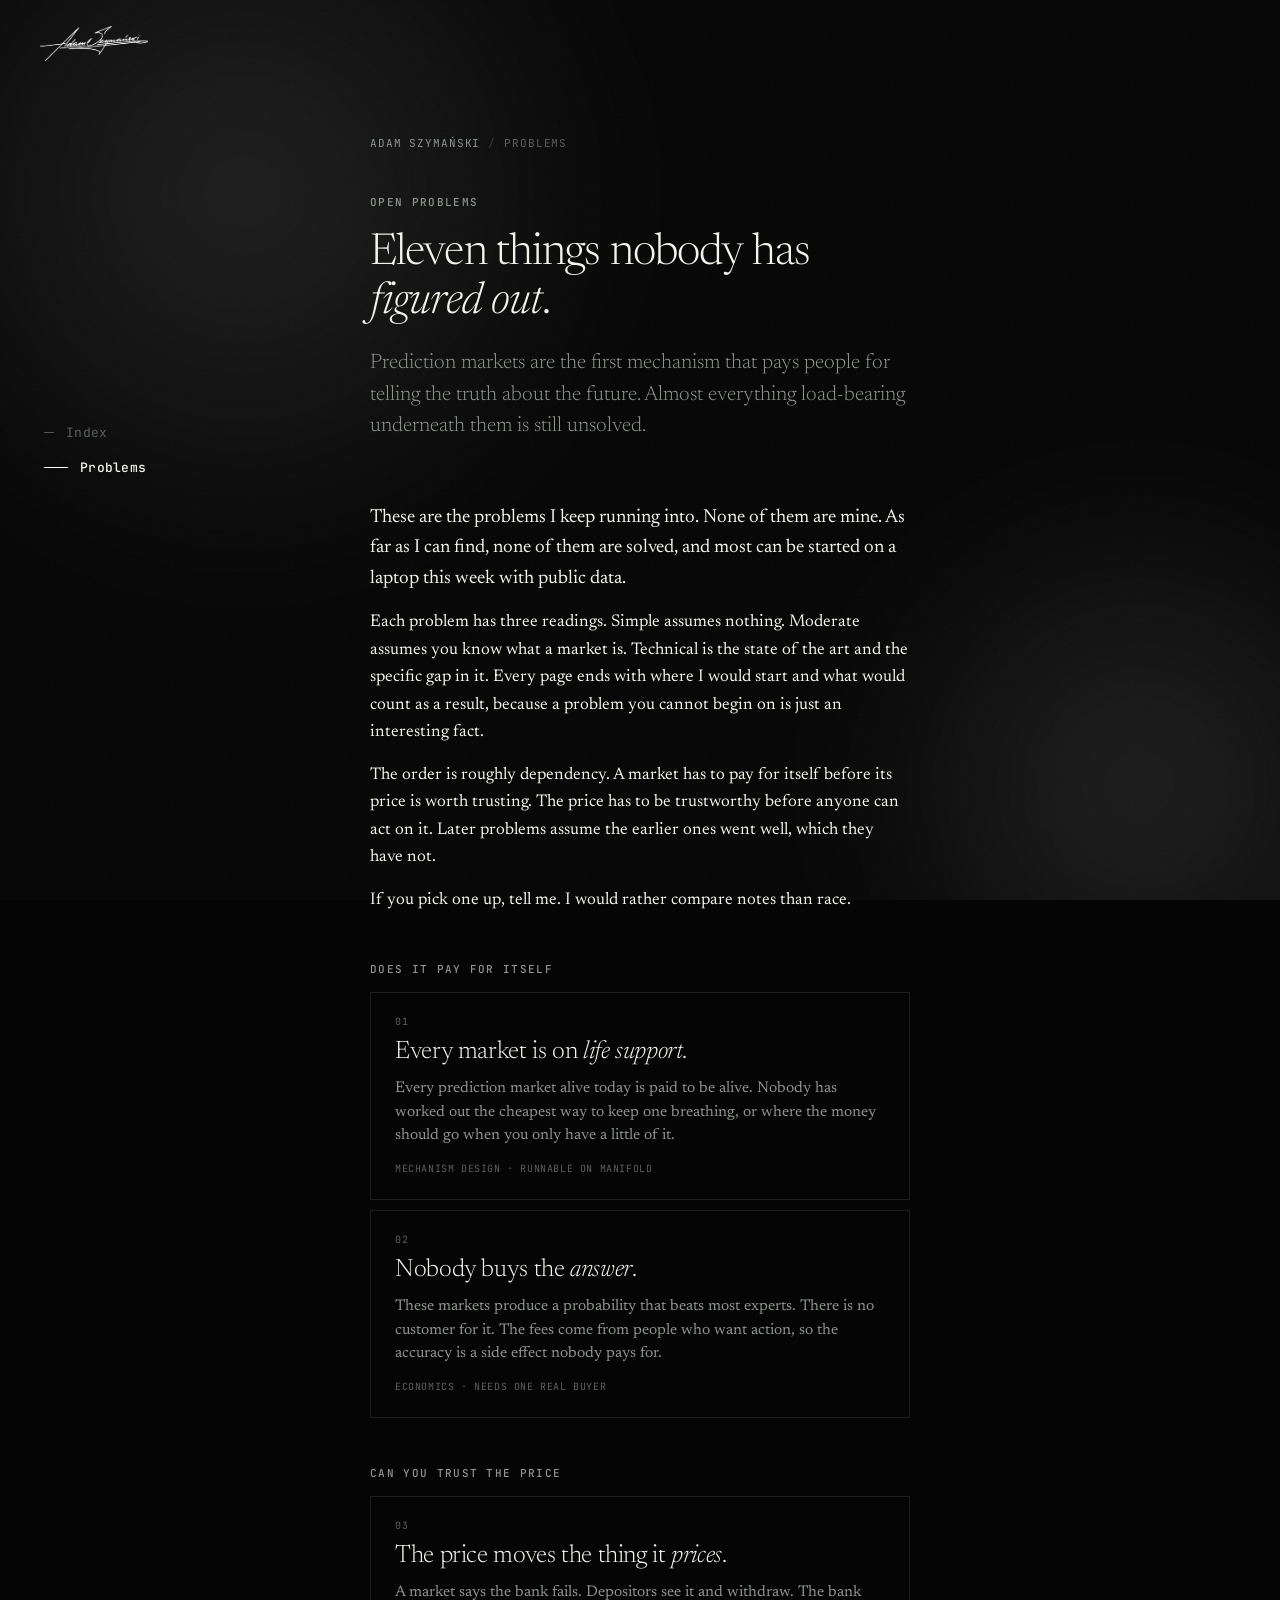
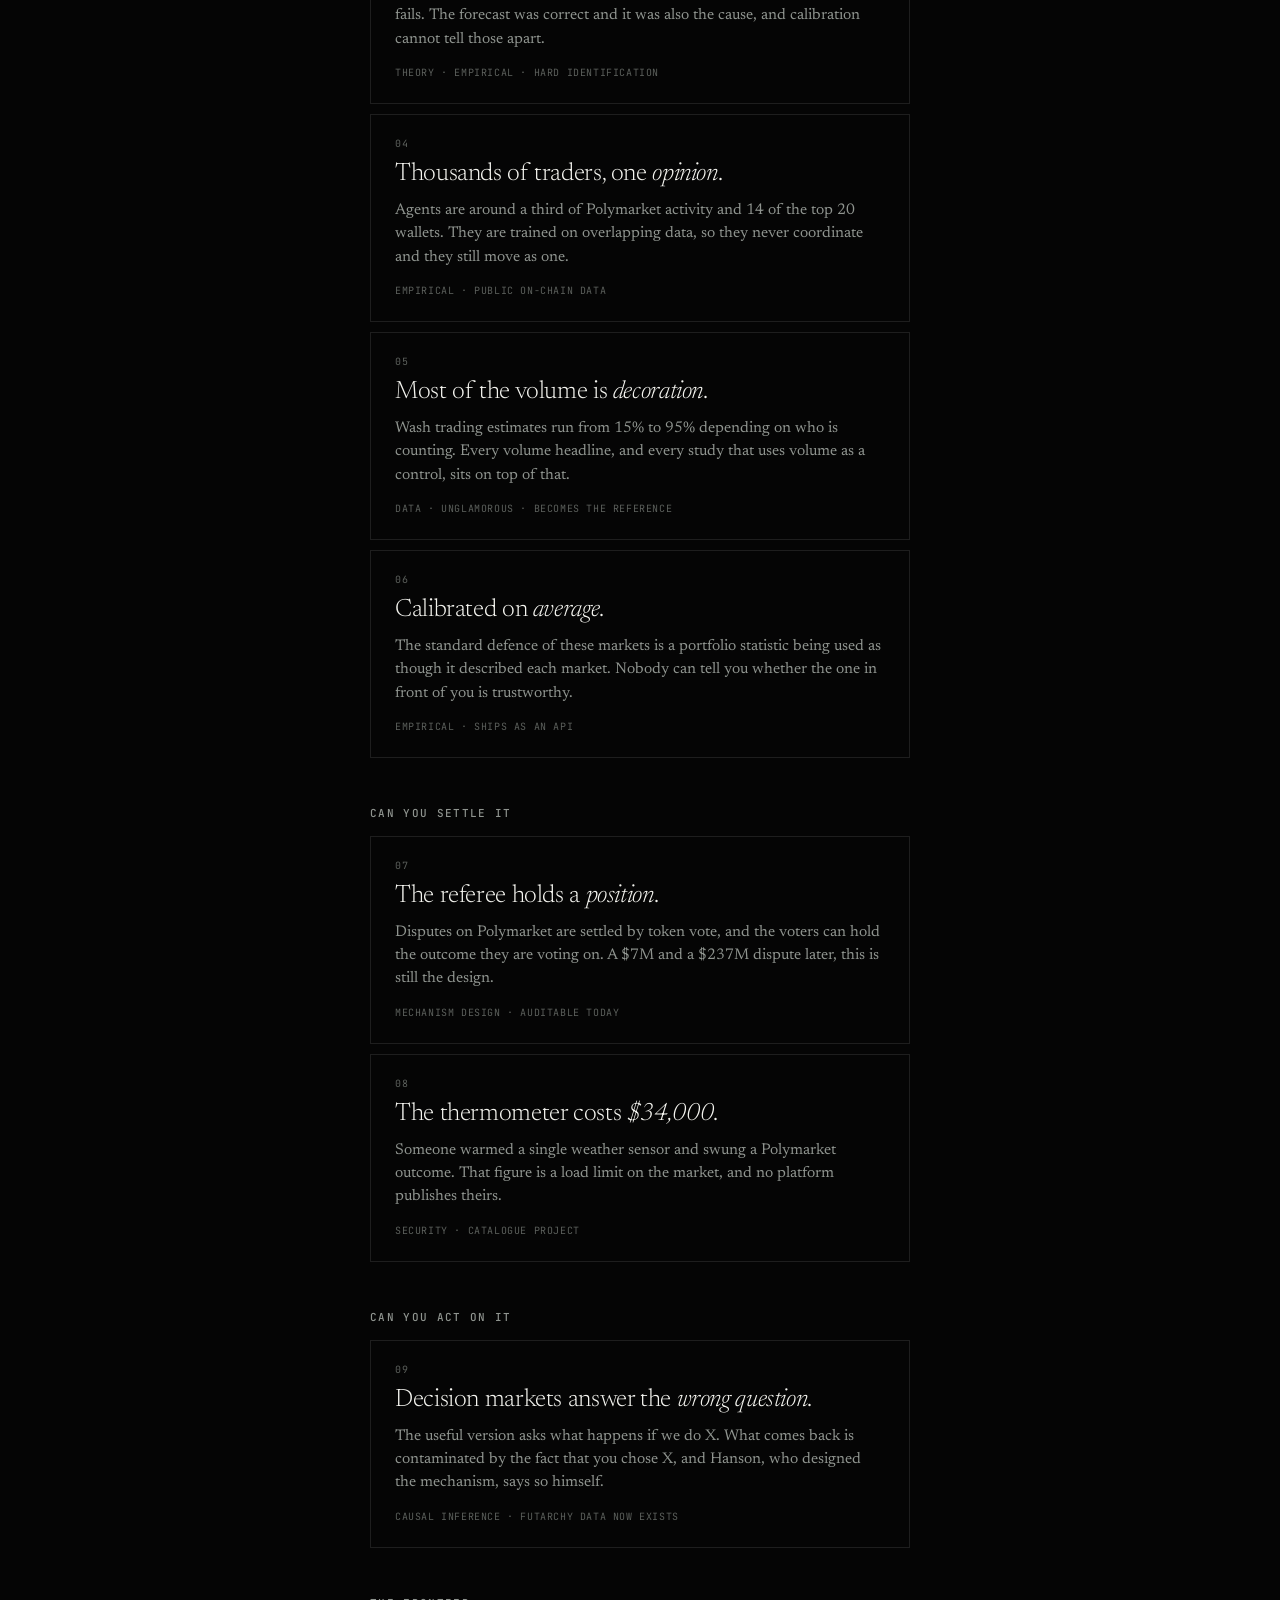
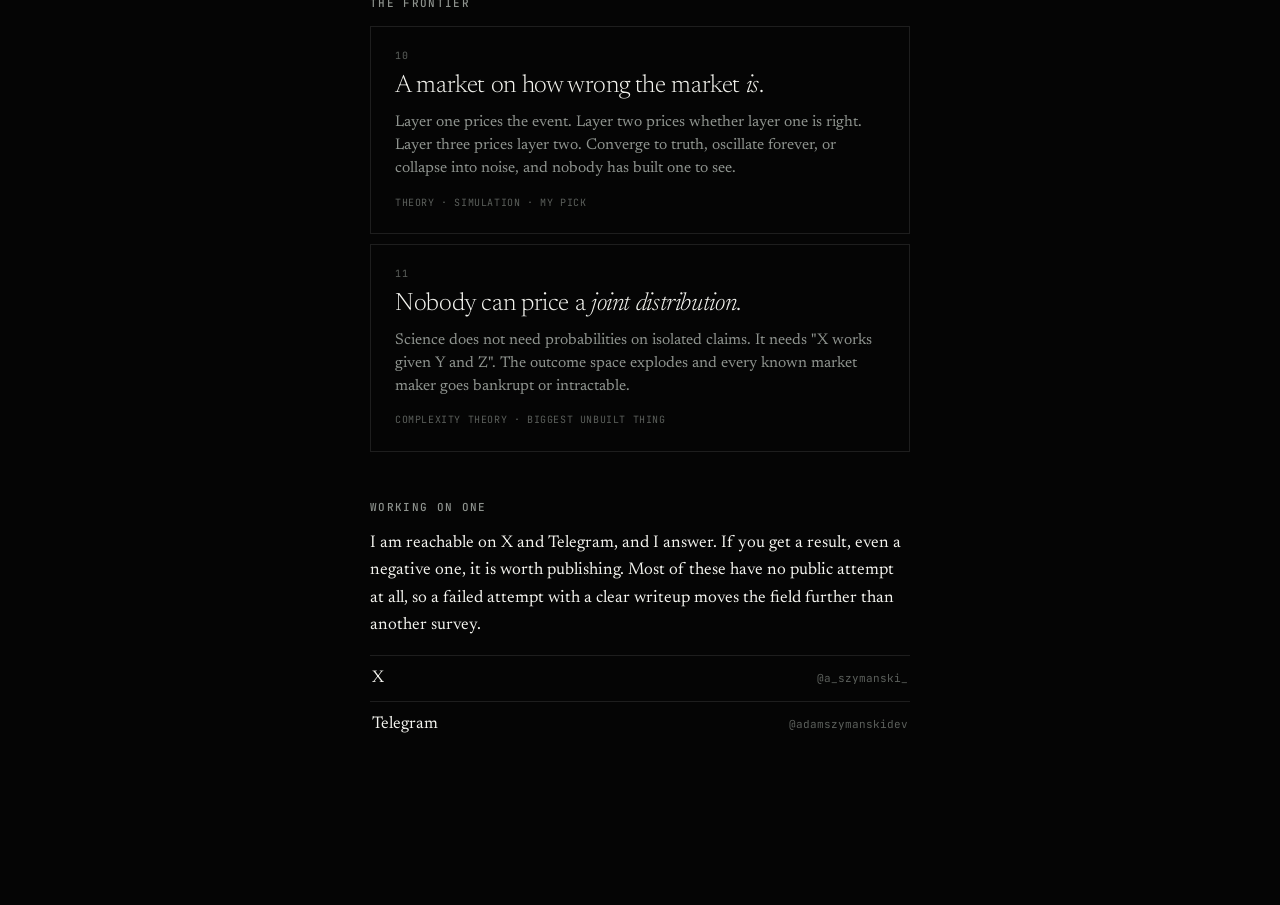
==== problems/index.html @ 8d50bcf0 "feat: add /problems/ — eleven open prediction-market problems A research subsection presenting the o" ====
<!doctype html>
<html lang="en">
  <head>
    <meta charset="UTF-8" />
    <meta name="viewport" content="width=device-width, initial-scale=1.0" />
    <title>Open Problems in Prediction Markets · Adam Szymański</title>
    <meta name="description" content="Eleven open problems in prediction markets, each explained three ways, with a concrete place to start. None of them are solved. Most can be started on a laptop this week." />
    <link rel="canonical" href="https://adamszymanski.xyz/problems/" />
    <meta name="theme-color" content="#050505" />
    <meta name="color-scheme" content="dark" />

    <link rel="icon" type="image/x-icon" href="/assets/favicon/favicon.ico" />
    <link rel="icon" type="image/png" sizes="32x32" href="/assets/favicon/favicon-32x32.png" />
    <link rel="icon" type="image/png" sizes="16x16" href="/assets/favicon/favicon-16x16.png" />
    <link rel="apple-touch-icon" sizes="180x180" href="/assets/favicon/apple-touch-icon.png" />
    <link rel="manifest" href="/assets/favicon/site.webmanifest" />

    <meta property="og:type" content="website" />
    <meta property="og:site_name" content="Adam Szymański" />
    <meta property="og:title" content="Open Problems in Prediction Markets" />
    <meta property="og:description" content="Eleven open problems in prediction markets, each explained three ways, with a concrete place to start." />
    <meta property="og:url" content="https://adamszymanski.xyz/problems/" />
    <meta property="og:image" content="https://adamszymanski.xyz/assets/og/og-image.png" />
    <meta property="og:locale" content="en_US" />

    <meta name="twitter:card" content="summary_large_image" />
    <meta name="twitter:site" content="@a_szymanski_" />
    <meta name="twitter:creator" content="@a_szymanski_" />

    <link rel="preconnect" href="https://fonts.googleapis.com" />
    <link rel="preconnect" href="https://fonts.gstatic.com" crossorigin />
    <link
      href="https://fonts.googleapis.com/css2?family=JetBrains+Mono:wght@400;500&family=Newsreader:ital,opsz,wght@0,6..72,300;0,6..72,400;0,6..72,500;1,6..72,300;1,6..72,400&display=swap"
      rel="stylesheet"
    />
    <link rel="stylesheet" href="/style.css" />
  </head>
  <body>
    <div class="page doc" data-theme="dark">
      <!-- Settled theme colour; no wash needed, this section is always dark -->
      <div class="theme-base" aria-hidden="true"></div>

      <!-- Ambient background: same drifting light-pools + grain as the homepage -->
      <div class="bg" aria-hidden="true">
        <div class="flare flare-1"></div>
        <div class="flare flare-2"></div>
        <div class="grain"></div>
      </div>

      <!-- Fixed signature, links home -->
      <a class="sig-link" href="/" aria-label="Adam Szymański — home">
        <img src="/assets/signature.webp" alt="Adam Szymański" />
      </a>

      <!-- Desktop rail: site-level, not homepage sections -->
      <nav class="rail docrail" aria-label="Site">
        <a href="/"><span class="bar" aria-hidden="true"></span>Index</a>
        <a href="/problems/" class="active"><span class="bar" aria-hidden="true"></span>Problems</a>
      </nav>

      <main class="doc-main">
      <nav class="crumb">
        <a href="/">Adam Szymański</a><span class="slash">/</span>Problems
      </nav>

      <header class="top">
        <p class="eyebrow">Open problems</p>
        <h1 class="ptitle">Eleven things nobody has <em>figured out</em>.</h1>
        <p class="standfirst">
          Prediction markets are the first mechanism that pays people for telling
          the truth about the future. Almost everything load-bearing underneath
          them is still unsolved.
        </p>
      </header>

      <section class="block">
        <p class="lede">
          These are the problems I keep running into. None of them are mine. As
          far as I can find, none of them are solved, and most can be started on
          a laptop this week with public data.
        </p>
        <p>
          Each problem has three readings. Simple assumes nothing. Moderate
          assumes you know what a market is. Technical is the state of the art
          and the specific gap in it. Every page ends with where I would start
          and what would count as a result, because a problem you cannot begin
          on is just an interesting fact.
        </p>
        <p>
          The order is roughly dependency. A market has to pay for itself before
          its price is worth trusting. The price has to be trustworthy before
          anyone can act on it. Later problems assume the earlier ones went well,
          which they have not.
        </p>
        <p>
          If you pick one up, tell me. I would rather compare notes than race.
        </p>
      </section>

      <section class="block">
        <h2>Does it pay for itself</h2>
        <ul class="cards">
          <li>
            <a class="card" href="/problems/subsidies.html">
              <span class="card-num">01</span>
              <p class="card-title">Every market is on <em>life support</em>.</p>
              <p class="card-hook">
                Every prediction market alive today is paid to be alive. Nobody
                has worked out the cheapest way to keep one breathing, or where
                the money should go when you only have a little of it.
              </p>
              <p class="card-tags">Mechanism design · Runnable on Manifold</p>
            </a>
          </li>
          <li>
            <a class="card" href="/problems/who-pays.html">
              <span class="card-num">02</span>
              <p class="card-title">Nobody buys the <em>answer</em>.</p>
              <p class="card-hook">
                These markets produce a probability that beats most experts.
                There is no customer for it. The fees come from people who want
                action, so the accuracy is a side effect nobody pays for.
              </p>
              <p class="card-tags">Economics · Needs one real buyer</p>
            </a>
          </li>
        </ul>
      </section>

      <section class="block">
        <h2>Can you trust the price</h2>
        <ul class="cards">
          <li>
            <a class="card" href="/problems/reflexivity.html">
              <span class="card-num">03</span>
              <p class="card-title">The price moves the thing it <em>prices</em>.</p>
              <p class="card-hook">
                A market says the bank fails. Depositors see it and withdraw. The
                bank fails. The forecast was correct and it was also the cause,
                and calibration cannot tell those apart.
              </p>
              <p class="card-tags">Theory · Empirical · Hard identification</p>
            </a>
          </li>
          <li>
            <a class="card" href="/problems/shadow-coordination.html">
              <span class="card-num">04</span>
              <p class="card-title">Thousands of traders, one <em>opinion</em>.</p>
              <p class="card-hook">
                Agents are around a third of Polymarket activity and 14 of the
                top 20 wallets. They are trained on overlapping data, so they
                never coordinate and they still move as one.
              </p>
              <p class="card-tags">Empirical · Public on-chain data</p>
            </a>
          </li>
          <li>
            <a class="card" href="/problems/wash-trading.html">
              <span class="card-num">05</span>
              <p class="card-title">Most of the volume is <em>decoration</em>.</p>
              <p class="card-hook">
                Wash trading estimates run from 15% to 95% depending on who is
                counting. Every volume headline, and every study that uses volume
                as a control, sits on top of that.
              </p>
              <p class="card-tags">Data · Unglamorous · Becomes the reference</p>
            </a>
          </li>
          <li>
            <a class="card" href="/problems/calibration.html">
              <span class="card-num">06</span>
              <p class="card-title">Calibrated on <em>average</em>.</p>
              <p class="card-hook">
                The standard defence of these markets is a portfolio statistic
                being used as though it described each market. Nobody can tell
                you whether the one in front of you is trustworthy.
              </p>
              <p class="card-tags">Empirical · Ships as an API</p>
            </a>
          </li>
        </ul>
      </section>

      <section class="block">
        <h2>Can you settle it</h2>
        <ul class="cards">
          <li>
            <a class="card" href="/problems/resolution-independence.html">
              <span class="card-num">07</span>
              <p class="card-title">The referee holds a <em>position</em>.</p>
              <p class="card-hook">
                Disputes on Polymarket are settled by token vote, and the voters
                can hold the outcome they are voting on. A $7M and a $237M
                dispute later, this is still the design.
              </p>
              <p class="card-tags">Mechanism design · Auditable today</p>
            </a>
          </li>
          <li>
            <a class="card" href="/problems/manipulation-ceiling.html">
              <span class="card-num">08</span>
              <p class="card-title">The thermometer costs <em>$34,000</em>.</p>
              <p class="card-hook">
                Someone warmed a single weather sensor and swung a Polymarket
                outcome. That figure is a load limit on the market, and no
                platform publishes theirs.
              </p>
              <p class="card-tags">Security · Catalogue project</p>
            </a>
          </li>
        </ul>
      </section>

      <section class="block">
        <h2>Can you act on it</h2>
        <ul class="cards">
          <li>
            <a class="card" href="/problems/decision-selection-bias.html">
              <span class="card-num">09</span>
              <p class="card-title">Decision markets answer the <em>wrong question</em>.</p>
              <p class="card-hook">
                The useful version asks what happens if we do X. What comes back
                is contaminated by the fact that you chose X, and Hanson, who
                designed the mechanism, says so himself.
              </p>
              <p class="card-tags">Causal inference · Futarchy data now exists</p>
            </a>
          </li>
        </ul>
      </section>

      <section class="block">
        <h2>The frontier</h2>
        <ul class="cards">
          <li>
            <a class="card" href="/problems/meta-markets.html">
              <span class="card-num">10</span>
              <p class="card-title">A market on how wrong the market <em>is</em>.</p>
              <p class="card-hook">
                Layer one prices the event. Layer two prices whether layer one is
                right. Layer three prices layer two. Converge to truth, oscillate
                forever, or collapse into noise, and nobody has built one to see.
              </p>
              <p class="card-tags">Theory · Simulation · My pick</p>
            </a>
          </li>
          <li>
            <a class="card" href="/problems/combinatorial-makers.html">
              <span class="card-num">11</span>
              <p class="card-title">Nobody can price a <em>joint distribution</em>.</p>
              <p class="card-hook">
                Science does not need probabilities on isolated claims. It needs
                "X works given Y and Z". The outcome space explodes and every
                known market maker goes bankrupt or intractable.
              </p>
              <p class="card-tags">Complexity theory · Biggest unbuilt thing</p>
            </a>
          </li>
        </ul>
      </section>

      <section class="block">
        <h2>Working on one</h2>
        <p>
          I am reachable on X and Telegram, and I answer. If you get a result,
          even a negative one, it is worth publishing. Most of these have no
          public attempt at all, so a failed attempt with a clear writeup moves
          the field further than another survey.
        </p>
        <ul class="list">
          <li>
            <a class="a" href="https://x.com/a_szymanski_" target="_blank">X</a>
            <span class="t">@a_szymanski_</span>
          </li>
          <li>
            <a class="a" href="https://t.me/adamszymanskidev" target="_blank">Telegram</a>
            <span class="t">@adamszymanskidev</span>
          </li>
        </ul>
      </section>
      </main>
    </div>
  </body>
</html>
---- style.css ----
*,
*::before,
*::after {
  box-sizing: border-box;
}

html,
body {
  margin: 0;
  padding: 0;
  background: #050505;
}

html {
  -webkit-text-size-adjust: 100%;
  scroll-snap-type: y mandatory;
  scroll-behavior: smooth;
}

::selection {
  background: rgba(255, 255, 255, 0.18);
}

a {
  color: inherit;
}

:root {
  --font-mono: "JetBrains Mono", ui-monospace, SFMono-Regular, Menlo, monospace;
  --font-serif: "Newsreader", Georgia, "Times New Roman", Times, serif;
}

/* ------------------------------------------------------------------ *
 * Theme tokens — dark by default, "bright" on the Work section.
 * Toggled via [data-theme] on #page by app.js.
 * ------------------------------------------------------------------ */
.page {
  --bg: #050505;
  --text: #f4f4ef;
  --muted: #8f948f;
  --faint: #5c605c;
  --accent: #ffffff;
  --accent-soft: rgba(255, 255, 255, 0.08);
  --rule: rgba(255, 255, 255, 0.1);
  --flare: rgba(255, 255, 255, 0.1);
  --sig: invert(1) brightness(2);

  position: relative;
  overflow-x: clip;
  color: var(--text);
  font-family: var(--font-mono);
  -webkit-font-smoothing: antialiased;
}

.page[data-theme="bright"] {
  --bg: #efece4;
  --text: #17160f;
  --muted: #6c6a5f;
  --faint: #a39f92;
  --accent: #141310;
  --accent-soft: rgba(0, 0, 0, 0.05);
  --rule: rgba(0, 0, 0, 0.12);
  --flare: rgba(0, 0, 0, 0.05);
  --sig: none;
}

/* ------------------------------------------------------------------ *
 * Theme wash — a solid colour layer that slides vertically to reveal
 * the new theme. `.theme-base` holds the settled colour; `.theme-wash`
 * slides the incoming colour over it. Both driven by app.js.
 * ------------------------------------------------------------------ */
.theme-base,
.theme-wash {
  position: fixed;
  inset: 0;
  pointer-events: none;
}

.theme-base {
  z-index: 0;
  background: #050505;
}

.theme-wash {
  z-index: 1;
  transform: translateY(100%);
  background: #050505;
  will-change: transform;
}

/* ------------------------------------------------------------------ *
 * Ambient background — two soft light-pools drifting slowly, over grain
 * ------------------------------------------------------------------ */
.bg {
  position: fixed;
  inset: 0;
  z-index: 2;
  pointer-events: none;
  overflow: hidden;
}

.flare {
  position: absolute;
  border-radius: 50%;
  background: radial-gradient(circle, var(--flare) 0%, transparent 62%);
  filter: blur(48px);
  will-change: transform;
}

.flare-1 {
  width: 70vmax;
  height: 70vmax;
  left: -16vmax;
  top: -20vmax;
  animation: drift-a 64s ease-in-out infinite;
}

.flare-2 {
  width: 58vmax;
  height: 58vmax;
  right: -18vmax;
  bottom: -20vmax;
  background: radial-gradient(circle, var(--flare) 0%, transparent 60%);
  animation: drift-b 82s ease-in-out infinite;
}

.grain {
  position: absolute;
  inset: -20%;
  opacity: 0.04;
  mix-blend-mode: screen;
  background-image: url('data:image/svg+xml;utf8,<svg xmlns="http://www.w3.org/2000/svg" width="120" height="120"><filter id="n"><feTurbulence type="fractalNoise" baseFrequency="0.9" numOctaves="2"/></filter><rect width="100%25" height="100%25" filter="url(%23n)"/></svg>');
}

@keyframes drift-a {
  0%,
  100% {
    transform: translate(0, 0);
  }
  50% {
    transform: translate(5vw, 4vh);
  }
}

@keyframes drift-b {
  0%,
  100% {
    transform: translate(0, 0);
  }
  50% {
    transform: translate(-5vw, -4vh);
  }
}

/* ------------------------------------------------------------------ *
 * Fixed chrome — signature, rail, image frame
 * ------------------------------------------------------------------ */
.sig-link {
  position: fixed;
  z-index: 20;
  top: 26px;
  left: 40px;
  text-decoration: none;
  display: flex;
  flex-direction: column;
  gap: 9px;
}

.sig-link img {
  width: 108px;
  display: block;
  filter: var(--sig);
  transition: filter 0.7s ease;
}

.rail {
  position: fixed;
  z-index: 20;
  left: 44px;
  top: 50%;
  transform: translateY(-50%);
  display: flex;
  flex-direction: column;
  gap: 18px;
}

.rail a {
  text-decoration: none;
  font-family: var(--font-mono);
  font-size: 13px;
  letter-spacing: 0.02em;
  display: flex;
  align-items: center;
  gap: 12px;
  color: var(--faint);
  font-weight: 400;
  transition: color 0.25s ease;
}

.rail a .bar {
  display: inline-block;
  height: 1.5px;
  width: 10px;
  opacity: 0.3;
  background: var(--accent);
  transition: width 0.25s ease, opacity 0.25s ease;
}

.rail a.active {
  color: var(--text);
  font-weight: 500;
}

.rail a.active .bar {
  width: 24px;
  opacity: 1;
}

.imgframe {
  position: fixed;
  z-index: 5;
  right: 64px;
  top: 50%;
  transform: translateY(-50%);
  width: 192px;
  height: 256px;
  opacity: 0;
  transition: opacity 0.6s ease;
  pointer-events: none;
}

.imgframe .img {
  position: absolute;
  inset: 0;
  opacity: 0;
  transition: opacity 0.8s ease;
  border: 1px solid var(--rule);
  overflow: hidden;
  box-shadow: 0 24px 70px rgba(0, 0, 0, 0.5);
}

.imgframe .img img {
  width: 100%;
  height: 100%;
  display: block;
  object-fit: cover;
}

/* ------------------------------------------------------------------ *
 * Panels
 * ------------------------------------------------------------------ */
main {
  position: relative;
  z-index: 3;
}

.panel {
  position: relative;
  z-index: 1;
  min-height: 100vh;
  display: flex;
  flex-direction: column;
  justify-content: center;
  padding: 120px 320px 120px 190px;
  scroll-snap-align: start;
  scroll-snap-stop: always;
}

.wrap {
  width: 100%;
}

/* Inline editorial shots — mobile only */
.shot {
  display: none;
  border: 1px solid var(--rule);
  overflow: hidden;
  border-radius: 2px;
  box-shadow: 0 20px 50px rgba(0, 0, 0, 0.5);
}

.shot img {
  width: 100%;
  height: 100%;
  display: block;
  object-fit: cover;
}

/* ------------------------------------------------------------------ *
 * Thesis
 * ------------------------------------------------------------------ */
.thesis p {
  font-family: var(--font-serif);
  font-weight: 300;
  margin: 0;
  color: var(--text);
  text-wrap: pretty;
}

.thesis em {
  font-style: italic;
}

.accent {
  color: var(--accent);
  font-weight: 400;
}

#thesis-1 p {
  font-size: clamp(20px, 2.6vw, 34px);
  line-height: 1.34;
  letter-spacing: -0.015em;
}

#thesis-2 p,
#thesis-3 p {
  font-size: clamp(21px, 2.8vw, 36px);
  line-height: 1.34;
  letter-spacing: -0.015em;
}

#thesis-4 .p1 {
  font-size: clamp(19px, 2.4vw, 30px);
  line-height: 1.38;
  letter-spacing: -0.01em;
}

#thesis-4 .p2 {
  font-size: clamp(16px, 1.8vw, 21px);
  line-height: 1.5;
  margin-top: 26px;
}

/* ------------------------------------------------------------------ *
 * Work
 * ------------------------------------------------------------------ */
.proj {
  text-decoration: none;
  display: grid;
  grid-template-columns: 1fr auto;
  align-items: baseline;
  gap: 20px;
  padding: 22px 4px;
  border-top: 1px solid var(--rule);
  transition: background 0.25s ease;
}

.proj:hover {
  background: linear-gradient(90deg, var(--accent-soft), transparent);
}

.proj-l {
  display: flex;
  align-items: baseline;
  gap: 16px;
}

.proj-name {
  font-family: var(--font-serif);
  font-weight: 300;
  font-size: clamp(23px, 3.2vw, 40px);
  line-height: 1;
  color: var(--text);
}

.arr {
  color: var(--accent);
  font-size: 14px;
}

.proj-r {
  display: flex;
  flex-direction: column;
  align-items: flex-end;
  gap: 5px;
  text-align: right;
}

.proj-tag {
  font-size: 12px;
  letter-spacing: 0.06em;
  color: var(--muted);
}

.proj-year {
  font-size: 11px;
  color: var(--faint);
  font-variant-numeric: tabular-nums;
}

.end-rule {
  border-top: 1px solid var(--rule);
}

/* ------------------------------------------------------------------ *
 * Contact
 * ------------------------------------------------------------------ */
.talk {
  font-family: var(--font-serif);
  font-weight: 300;
  font-style: italic;
  font-size: clamp(26px, 3.6vw, 44px);
  line-height: 1.1;
  letter-spacing: -0.02em;
  margin: 0 0 38px;
  color: var(--text);
}

.talk .dot {
  color: var(--accent);
  font-style: normal;
}

.contact-row {
  display: grid;
  grid-template-columns: 1fr auto;
  align-items: baseline;
  gap: 20px;
  padding: 20px 4px;
  border-top: 1px solid var(--rule);
}

.contact-link {
  text-decoration: none;
  display: flex;
  align-items: baseline;
  gap: 14px;
  transition: opacity 0.25s ease;
}

.contact-link:hover {
  opacity: 0.65;
}

.contact-name {
  font-family: var(--font-serif);
  font-weight: 300;
  font-size: clamp(19px, 2.4vw, 28px);
  color: var(--text);
}

.contact-link .arr {
  font-size: 13px;
}

.handle {
  font-size: 12px;
  color: var(--faint);
  user-select: text;
  -webkit-user-select: text;
  cursor: text;
}

/* ------------------------------------------------------------------ *
 * Mobile pill nav
 * ------------------------------------------------------------------ */
.pillnav {
  position: fixed;
  z-index: 20;
  left: 50%;
  bottom: 20px;
  transform: translateX(-50%);
  display: none;
  align-items: center;
  gap: 4px;
  padding: 5px;
  border: 1px solid var(--rule);
  border-radius: 999px;
  background: color-mix(in srgb, var(--bg) 72%, transparent);
  -webkit-backdrop-filter: blur(12px);
  backdrop-filter: blur(12px);
}

.pillnav a {
  text-decoration: none;
  font-family: var(--font-mono);
  font-size: 12px;
  letter-spacing: 0.03em;
  padding: 8px 16px;
  border-radius: 999px;
  background: transparent;
  color: var(--muted);
  font-weight: 400;
  transition: background 0.25s ease, color 0.25s ease;
}

.pillnav a.active {
  background: var(--accent);
  color: var(--bg);
  font-weight: 500;
}

/* ------------------------------------------------------------------ *
 * Reveal-on-scroll (only when JS is active, so no-JS stays readable)
 * ------------------------------------------------------------------ */
.js [data-reveal] {
  opacity: 0;
  transition: opacity 0.5s ease;
  will-change: opacity;
}

.js [data-reveal].in {
  opacity: 1;
}

/* ------------------------------------------------------------------ *
 * Mobile layout (< 900px) — matches the dedicated mobile design
 * ------------------------------------------------------------------ */
@media (max-width: 900px) {
  .page {
    --faint: #7a7d78;
    --rule: rgba(255, 255, 255, 0.12);
    --flare: rgba(255, 255, 255, 0.11);
  }

  .page[data-theme="bright"] {
    --faint: #8f8c80;
    --rule: rgba(0, 0, 0, 0.14);
    --flare: rgba(0, 0, 0, 0.05);
  }

  .rail,
  .imgframe {
    display: none;
  }

  .pillnav {
    display: flex;
  }

  .shot {
    display: block;
  }

  .flare {
    filter: blur(44px);
  }

  .flare-1 {
    width: 130vw;
    height: 130vw;
    left: -32vw;
    top: -26vh;
  }

  .flare-2 {
    width: 120vw;
    height: 120vw;
    right: -36vw;
    bottom: -22vh;
  }

  .grain {
    opacity: 0.05;
  }

  .sig-link {
    top: 20px;
    left: 22px;
  }

  .sig-link img {
    width: 84px;
  }

  .panel {
    min-height: 100svh;
    padding: 104px 24px 108px;
  }

  .wrap {
    max-width: none !important;
  }

  .thesis .shot {
    width: 170px;
    height: 222px;
    margin-bottom: 30px;
  }

  .work .shot {
    width: 150px;
    height: 196px;
    margin-bottom: 28px;
    box-shadow: 0 20px 50px rgba(0, 0, 0, 0.35);
  }

  .contact .shot {
    width: 150px;
    height: 196px;
    margin-bottom: 26px;
  }

  #thesis-1 p {
    font-size: 24px;
    line-height: 1.35;
    letter-spacing: -0.01em;
  }

  #thesis-2 p,
  #thesis-3 p {
    font-size: 26px;
    line-height: 1.32;
    letter-spacing: -0.015em;
  }

  #thesis-4 .p1 {
    font-size: 21px;
    line-height: 1.4;
    letter-spacing: -0.01em;
  }

  #thesis-4 .p2 {
    font-size: 16px;
    line-height: 1.55;
    margin-top: 20px;
  }

  .proj {
    display: flex;
    align-items: baseline;
    justify-content: space-between;
    gap: 16px;
    padding: 16px 0;
  }

  .proj:hover {
    background: none;
    opacity: 0.7;
  }

  .proj-name {
    font-size: 28px;
  }

  .arr {
    font-size: 12px;
  }

  .proj-r {
    flex-direction: row;
    align-items: baseline;
  }

  .proj-tag {
    font-size: 11px;
    color: var(--faint);
    white-space: nowrap;
  }

  .proj-year {
    display: none;
  }

  .talk {
    font-size: 34px;
    margin-bottom: 30px;
  }

  .contact-row {
    display: flex;
    align-items: baseline;
    justify-content: space-between;
    gap: 16px;
    padding: 15px 0;
  }

  .contact-name {
    font-size: 22px;
  }

  .contact-link .arr {
    font-size: 12px;
  }

  .handle {
    font-size: 12px;
  }
}

/* ================================================================== *
 * Problems — reading mode (/problems/)
 * A quiet document subsection inside the editorial system: same dark
 * tokens, same font pairing, no panels, no snap, no imagery. Density
 * increases down the page (simple -> moderate -> technical).
 * Every rule is scoped to .doc, so the homepage is untouched.
 * ================================================================== */

/* Panels own the snap; a reading page must scroll normally. */
html:has(.doc) {
  scroll-snap-type: none;
}

.doc {
  --measure: 620px;
  --tech-text: #d3d6d0;
}

.doc-main {
  position: relative;
  z-index: 3;
  max-width: var(--measure);
  margin: 0 auto;
  padding: 136px 40px 110px;
}

/* Subpage rail: Index / Problems instead of the homepage sections */
.docrail a.active {
  color: var(--text);
  font-weight: 500;
}

.docrail a.active .bar {
  width: 24px;
  opacity: 1;
}

.doc .crumb {
  font-size: 11px;
  letter-spacing: 0.08em;
  text-transform: uppercase;
  color: var(--faint);
  margin-bottom: 44px;
}

.doc .crumb a {
  color: var(--muted);
  text-decoration: none;
  transition: color 0.25s ease;
}

.doc .crumb a:hover {
  color: var(--text);
}

.doc .crumb .slash {
  margin: 0 8px;
  opacity: 0.5;
}

.doc .top {
  margin-bottom: 60px;
}

.doc .eyebrow {
  font-family: var(--font-mono);
  font-size: 11px;
  font-weight: 500;
  letter-spacing: 0.12em;
  text-transform: uppercase;
  color: var(--muted);
  margin: 0 0 18px;
}

.doc .ptitle {
  font-family: var(--font-serif);
  font-weight: 300;
  font-size: clamp(30px, 3.6vw, 44px);
  line-height: 1.12;
  letter-spacing: -0.02em;
  color: var(--text);
  margin: 0 0 20px;
  text-wrap: pretty;
}

.doc .ptitle em {
  font-style: italic;
  font-weight: 300;
}

.doc .standfirst {
  font-family: var(--font-serif);
  font-weight: 300;
  font-size: clamp(18px, 1.9vw, 21px);
  line-height: 1.5;
  color: var(--muted);
  margin: 0 0 26px;
  text-wrap: pretty;
}

.doc .tagrow {
  display: flex;
  flex-wrap: wrap;
  gap: 8px;
}

.doc .tag {
  font-family: var(--font-mono);
  font-size: 10px;
  letter-spacing: 0.08em;
  text-transform: uppercase;
  color: var(--muted);
  border: 1px solid var(--rule);
  border-radius: 999px;
  padding: 6px 11px;
}

.doc h2 {
  font-family: var(--font-mono);
  font-size: 11px;
  font-weight: 500;
  letter-spacing: 0.12em;
  text-transform: uppercase;
  color: var(--muted);
  margin: 0 0 16px;
}

.doc .h2note {
  text-transform: none;
  letter-spacing: 0;
  font-family: var(--font-serif);
  font-style: italic;
  font-size: 13px;
  color: var(--faint);
  margin-left: 9px;
}

.doc p {
  font-family: var(--font-serif);
  font-weight: 400;
  font-size: 17px;
  line-height: 1.62;
  color: var(--text);
  margin: 0 0 15px;
  text-wrap: pretty;
}

.doc .block,
.doc .tier {
  margin-bottom: 48px;
}

/* The density gradient */
.doc .tier-1 p {
  font-size: 20px;
  line-height: 1.6;
}

.doc .tier-2 p {
  font-size: 17.5px;
  line-height: 1.62;
}

.doc .tier-3 {
  border-left: 1px solid var(--rule);
  padding-left: 22px;
}

.doc .tier-3 p {
  font-size: 15.5px;
  line-height: 1.68;
  color: var(--tech-text);
}

.doc code {
  font-family: var(--font-mono);
  font-size: 0.86em;
  color: var(--text);
  background: var(--accent-soft);
  padding: 1px 5px;
  border-radius: 3px;
}

.doc ol.steps {
  margin: 0;
  padding: 0;
  list-style: none;
  counter-reset: step;
}

.doc ol.steps li {
  counter-increment: step;
  position: relative;
  padding: 0 0 16px 32px;
  font-family: var(--font-serif);
  font-size: 16.5px;
  line-height: 1.58;
  color: var(--text);
}

.doc ol.steps li::before {
  content: counter(step, decimal-leading-zero);
  position: absolute;
  left: 0;
  top: 4px;
  font-family: var(--font-mono);
  font-size: 11px;
  color: var(--faint);
  font-variant-numeric: tabular-nums;
}

.doc .result {
  font-size: 17px;
  line-height: 1.6;
  border-top: 1px solid var(--rule);
  border-bottom: 1px solid var(--rule);
  padding: 18px 0;
  margin: 0;
}

.doc .lede {
  font-size: 19px;
  line-height: 1.6;
}

/* Related rows */
.doc ul.list {
  list-style: none;
  margin: 0;
  padding: 0;
}

.doc ul.list li {
  display: flex;
  justify-content: space-between;
  align-items: baseline;
  gap: 18px;
  padding: 14px 2px;
  border-top: 1px solid var(--rule);
  font-size: 13px;
}

.doc ul.list li .a {
  font-family: var(--font-serif);
  font-size: 17px;
  color: var(--text);
  text-decoration: none;
  transition: opacity 0.25s ease;
}

.doc ul.list li .a:hover {
  opacity: 0.62;
}

.doc ul.list li .t {
  font-family: var(--font-mono);
  color: var(--faint);
  font-size: 11px;
  text-align: right;
}

/* Index cards */
.doc .cards {
  list-style: none;
  margin: 0;
  padding: 0;
}

.doc .cards li {
  margin-bottom: 10px;
}

.doc a.card {
  display: block;
  border: 1px solid var(--rule);
  padding: 22px 24px;
  text-decoration: none;
  color: var(--text);
  transition: border-color 0.25s ease, background 0.25s ease;
}

.doc a.card:hover {
  border-color: rgba(255, 255, 255, 0.22);
  background: linear-gradient(90deg, var(--accent-soft), transparent);
}

.doc .card-num {
  font-family: var(--font-mono);
  font-size: 10px;
  letter-spacing: 0.1em;
  color: var(--faint);
  font-variant-numeric: tabular-nums;
  display: block;
  margin-bottom: 10px;
}

.doc .card-title {
  font-family: var(--font-serif);
  font-weight: 300;
  font-size: clamp(20px, 2.2vw, 25px);
  line-height: 1.16;
  letter-spacing: -0.015em;
  color: var(--text);
  margin: 0 0 10px;
}

.doc .card-title em {
  font-style: italic;
}

.doc .card-hook {
  font-size: 15.5px;
  line-height: 1.5;
  color: var(--muted);
  margin: 0 0 14px;
}

.doc .card-tags {
  font-family: var(--font-mono);
  font-size: 10px;
  letter-spacing: 0.06em;
  text-transform: uppercase;
  color: var(--faint);
  margin: 0;
}

/* Prev / next */
.doc .pnav {
  display: flex;
  justify-content: space-between;
  gap: 24px;
  border-top: 1px solid var(--rule);
  padding-top: 22px;
  margin-top: 64px;
  font-family: var(--font-mono);
  font-size: 12px;
}

.doc .pnav a {
  color: var(--muted);
  text-decoration: none;
  max-width: 46%;
  transition: color 0.25s ease;
}

.doc .pnav a:hover {
  color: var(--text);
}

.doc .pnav .dir {
  display: block;
  font-size: 10px;
  letter-spacing: 0.1em;
  text-transform: uppercase;
  color: var(--faint);
  margin-bottom: 6px;
}

.doc .pnav .next {
  text-align: right;
}

@media (max-width: 900px) {
  .doc-main {
    padding: 104px 24px 96px;
  }

  .doc .crumb {
    margin-bottom: 32px;
  }

  .doc .top {
    margin-bottom: 44px;
  }

  .doc .block,
  .doc .tier {
    margin-bottom: 38px;
  }

  .doc .tier-1 p {
    font-size: 18px;
  }

  .doc .tier-2 p {
    font-size: 16.5px;
  }

  .doc .tier-3 {
    padding-left: 15px;
  }

  .doc .tier-3 p {
    font-size: 15.5px;
  }

  .doc ol.steps li {
    font-size: 16px;
  }

  .doc .lede {
    font-size: 17.5px;
  }

  .doc a.card {
    padding: 18px 18px;
  }

  .doc ul.list li {
    flex-direction: column;
    align-items: flex-start;
    gap: 5px;
  }

  .doc ul.list li .t {
    text-align: left;
  }

  .doc .pnav {
    font-size: 11px;
  }
}

/* ------------------------------------------------------------------ *
 * Reduced motion
 * ------------------------------------------------------------------ */
@media (prefers-reduced-motion: reduce) {
  html {
    scroll-behavior: auto;
  }

  .flare {
    animation: none;
  }

  .theme-wash {
    transition: none !important;
  }

  .js [data-reveal] {
    opacity: 1 !important;
    transition: none;
  }
}
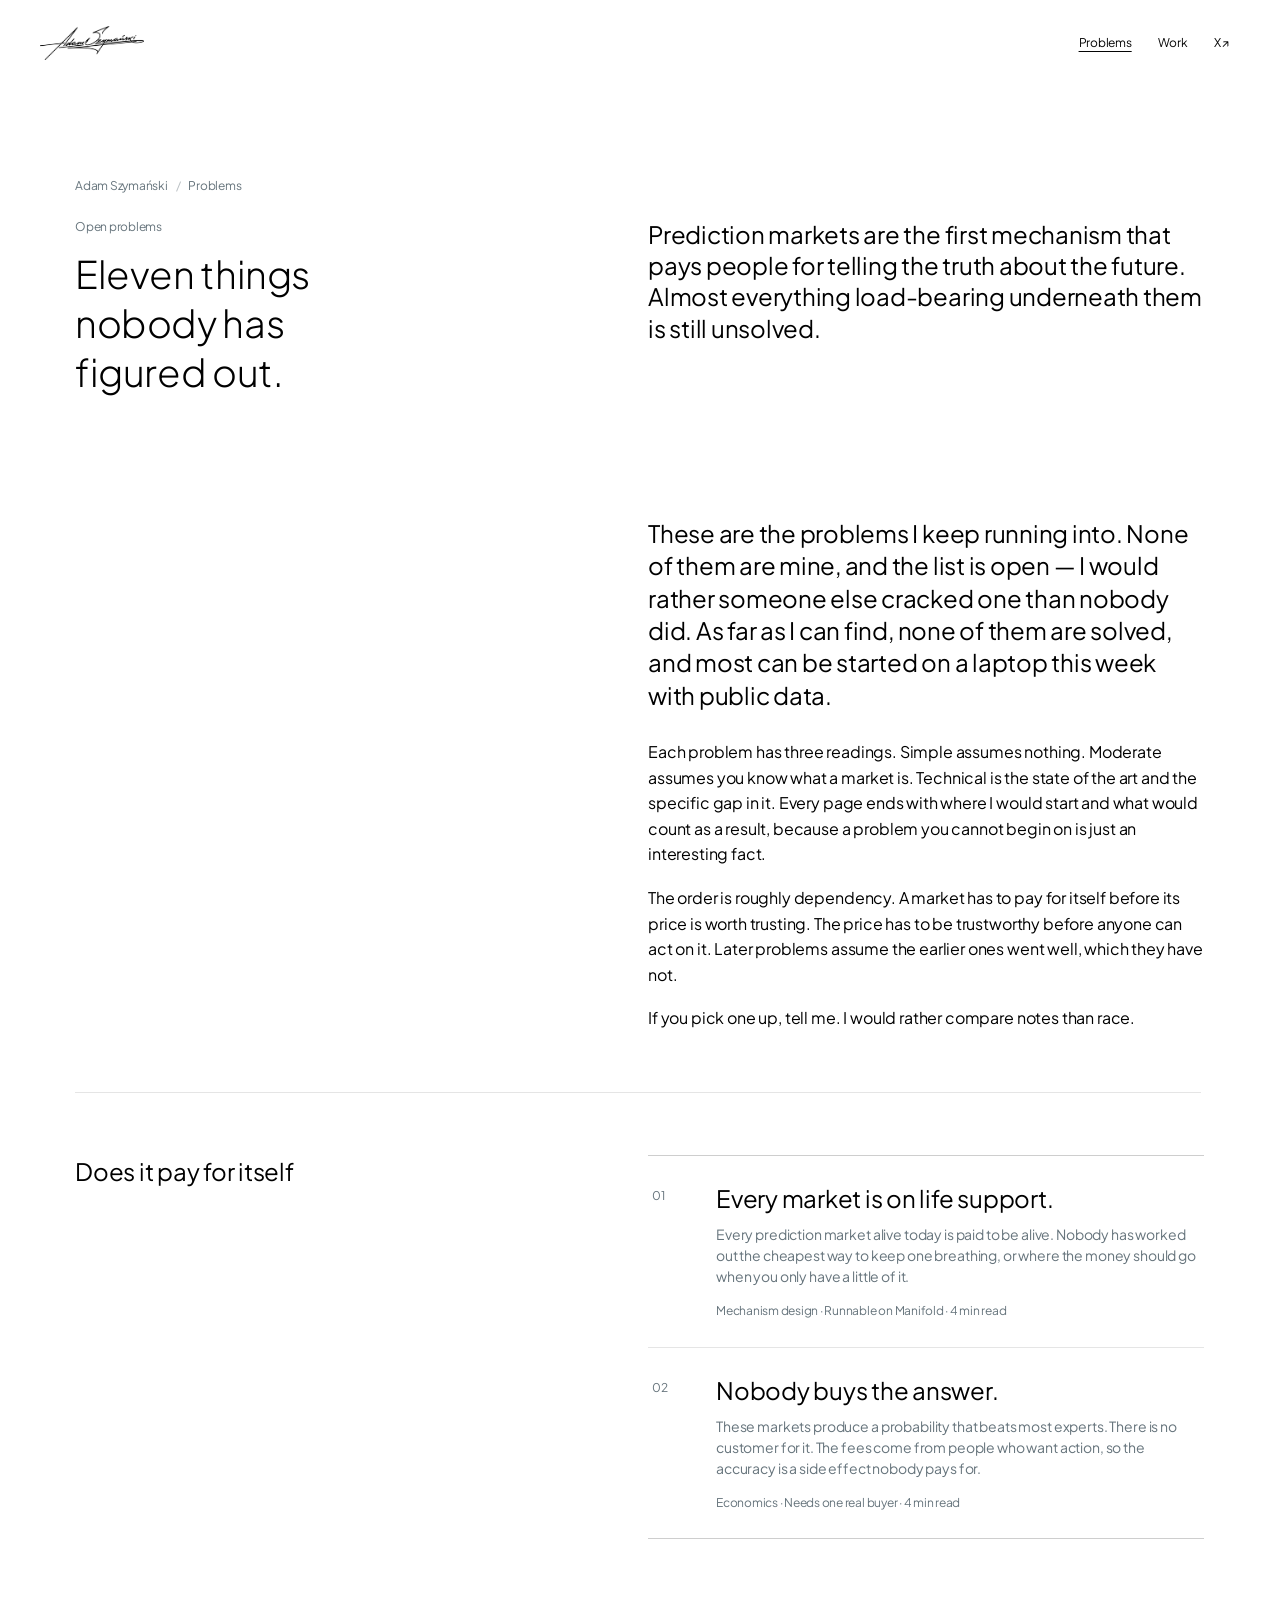
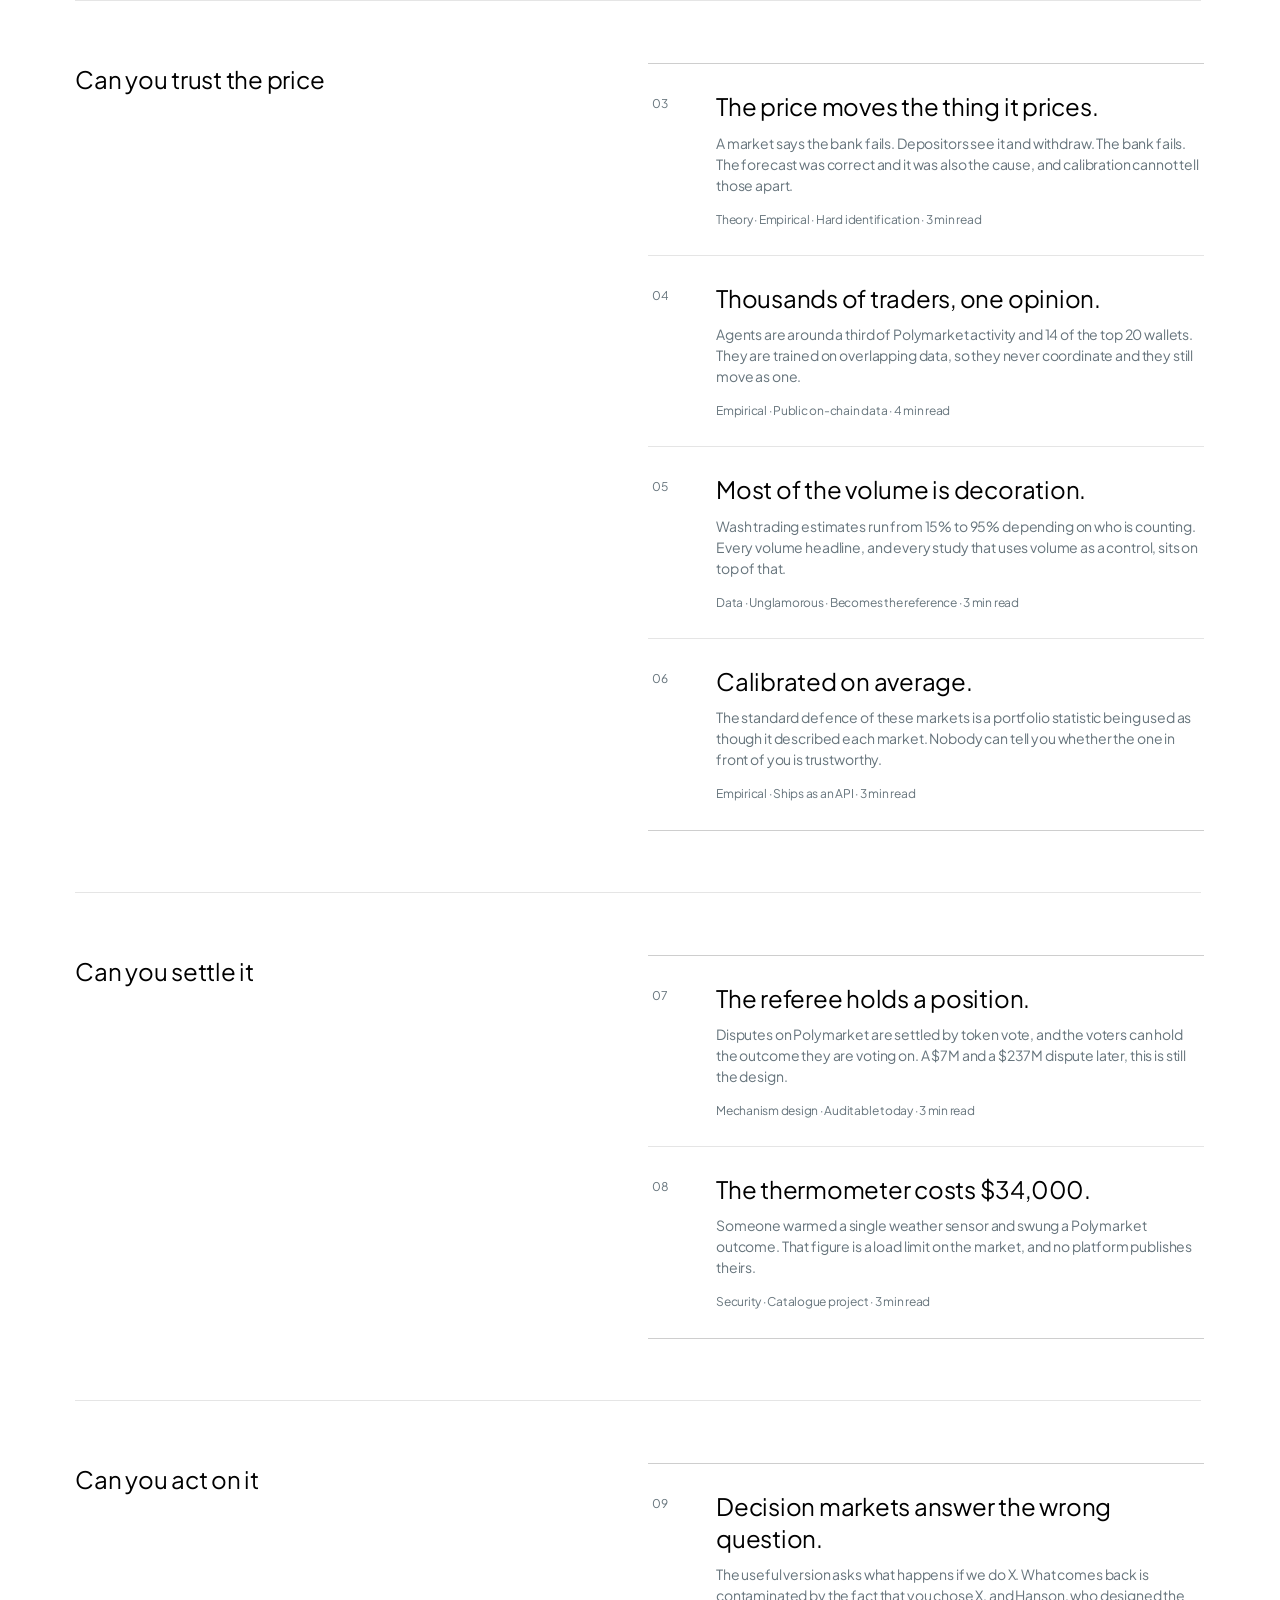
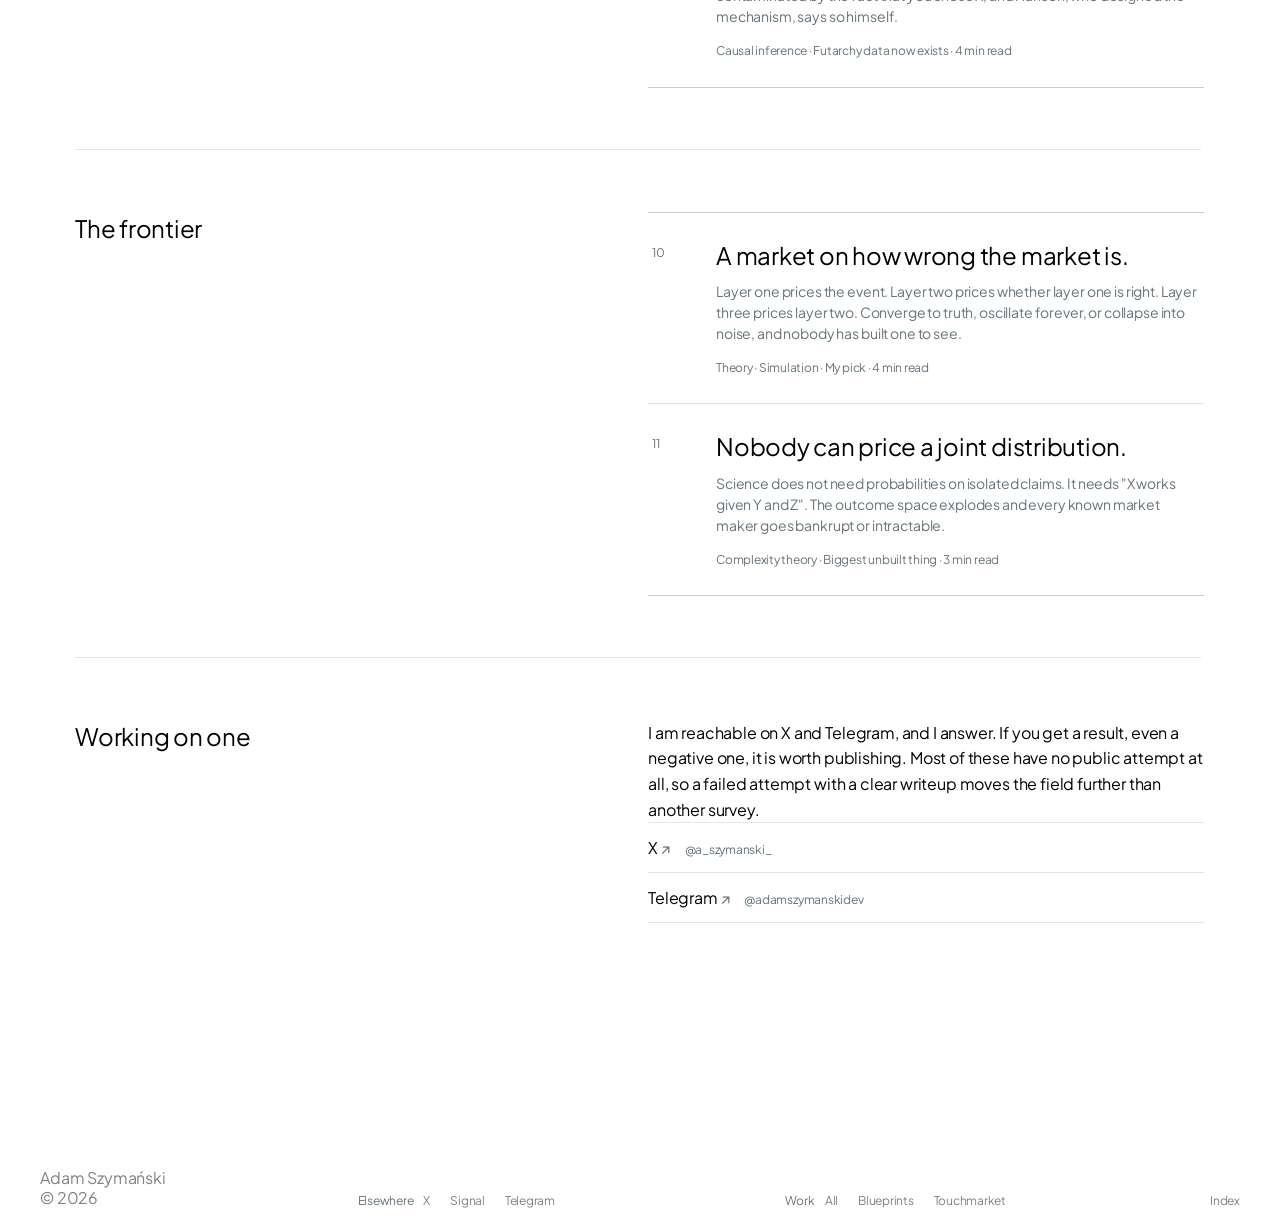
==== commit 4cbeca33: "feat: adamszymanski.xyz — beat experience, /work/, /problems/, and home media plate layout" ====
--- a/problems/index.html
+++ b/problems/index.html
@@ -6,8 +6,8 @@
     <title>Open Problems in Prediction Markets · Adam Szymański</title>
     <meta name="description" content="Eleven open problems in prediction markets, each explained three ways, with a concrete place to start. None of them are solved. Most can be started on a laptop this week." />
     <link rel="canonical" href="https://adamszymanski.xyz/problems/" />
-    <meta name="theme-color" content="#050505" />
-    <meta name="color-scheme" content="dark" />
+    <meta name="theme-color" content="#ffffff" />
+    <meta name="color-scheme" content="light" />
 
     <link rel="icon" type="image/x-icon" href="/assets/favicon/favicon.ico" />
     <link rel="icon" type="image/png" sizes="32x32" href="/assets/favicon/favicon-32x32.png" />
@@ -30,33 +30,23 @@
     <link rel="preconnect" href="https://fonts.googleapis.com" />
     <link rel="preconnect" href="https://fonts.gstatic.com" crossorigin />
     <link
-      href="https://fonts.googleapis.com/css2?family=JetBrains+Mono:wght@400;500&family=Newsreader:ital,opsz,wght@0,6..72,300;0,6..72,400;0,6..72,500;1,6..72,300;1,6..72,400&display=swap"
+      href="https://fonts.googleapis.com/css2?family=Plus+Jakarta+Sans:wght@300;400;500&display=swap"
       rel="stylesheet"
     />
     <link rel="stylesheet" href="/style.css" />
   </head>
   <body>
-    <div class="page doc" data-theme="dark">
-      <!-- Settled theme colour; no wash needed, this section is always dark -->
-      <div class="theme-base" aria-hidden="true"></div>
-
-      <!-- Ambient background: same drifting light-pools + grain as the homepage -->
-      <div class="bg" aria-hidden="true">
-        <div class="flare flare-1"></div>
-        <div class="flare flare-2"></div>
-        <div class="grain"></div>
-      </div>
-
-      <!-- Fixed signature, links home -->
-      <a class="sig-link" href="/" aria-label="Adam Szymański — home">
-        <img src="/assets/signature.webp" alt="Adam Szymański" />
-      </a>
-
-      <!-- Desktop rail: site-level, not homepage sections -->
-      <nav class="rail docrail" aria-label="Site">
-        <a href="/"><span class="bar" aria-hidden="true"></span>Index</a>
-        <a href="/problems/" class="active"><span class="bar" aria-hidden="true"></span>Problems</a>
-      </nav>
+    <div class="page doc" data-theme="light">
+      <header class="site-header">
+        <a class="logo" href="/" aria-label="Adam Szymański — home">
+          <img src="/assets/signature.webp" alt="Adam Szymański" />
+        </a>
+        <nav class="nav" aria-label="Site">
+          <a href="/problems/" aria-current="page">Problems</a>
+          <a href="/work/">Work</a>
+          <a href="https://x.com/a_szymanski_" target="_blank" rel="noopener">X ↗</a>
+        </nav>
+      </header>
 
       <main class="doc-main">
       <nav class="crumb">
@@ -65,7 +55,7 @@
 
       <header class="top">
         <p class="eyebrow">Open problems</p>
-        <h1 class="ptitle">Eleven things nobody has <em>figured out</em>.</h1>
+        <h1 class="ptitle">Eleven things nobody has figured out.</h1>
         <p class="standfirst">
           Prediction markets are the first mechanism that pays people for telling
           the truth about the future. Almost everything load-bearing underneath
@@ -75,9 +65,10 @@
 
       <section class="block">
         <p class="lede">
-          These are the problems I keep running into. None of them are mine. As
-          far as I can find, none of them are solved, and most can be started on
-          a laptop this week with public data.
+          These are the problems I keep running into. None of them are mine, and
+          the list is open — I would rather someone else cracked one than nobody
+          did. As far as I can find, none of them are solved, and most can be
+          started on a laptop this week with public data.
         </p>
         <p>
           Each problem has three readings. Simple assumes nothing. Moderate
@@ -103,25 +94,25 @@
           <li>
             <a class="card" href="/problems/subsidies.html">
               <span class="card-num">01</span>
-              <p class="card-title">Every market is on <em>life support</em>.</p>
+              <p class="card-title">Every market is on life support.</p>
               <p class="card-hook">
                 Every prediction market alive today is paid to be alive. Nobody
                 has worked out the cheapest way to keep one breathing, or where
                 the money should go when you only have a little of it.
               </p>
-              <p class="card-tags">Mechanism design · Runnable on Manifold</p>
+              <p class="card-tags">Mechanism design · Runnable on Manifold · 4 min read</p>
             </a>
           </li>
           <li>
             <a class="card" href="/problems/who-pays.html">
               <span class="card-num">02</span>
-              <p class="card-title">Nobody buys the <em>answer</em>.</p>
+              <p class="card-title">Nobody buys the answer.</p>
               <p class="card-hook">
                 These markets produce a probability that beats most experts.
                 There is no customer for it. The fees come from people who want
                 action, so the accuracy is a side effect nobody pays for.
               </p>
-              <p class="card-tags">Economics · Needs one real buyer</p>
+              <p class="card-tags">Economics · Needs one real buyer · 4 min read</p>
             </a>
           </li>
         </ul>
@@ -133,49 +124,49 @@
           <li>
             <a class="card" href="/problems/reflexivity.html">
               <span class="card-num">03</span>
-              <p class="card-title">The price moves the thing it <em>prices</em>.</p>
+              <p class="card-title">The price moves the thing it prices.</p>
               <p class="card-hook">
                 A market says the bank fails. Depositors see it and withdraw. The
                 bank fails. The forecast was correct and it was also the cause,
                 and calibration cannot tell those apart.
               </p>
-              <p class="card-tags">Theory · Empirical · Hard identification</p>
+              <p class="card-tags">Theory · Empirical · Hard identification · 3 min read</p>
             </a>
           </li>
           <li>
             <a class="card" href="/problems/shadow-coordination.html">
               <span class="card-num">04</span>
-              <p class="card-title">Thousands of traders, one <em>opinion</em>.</p>
+              <p class="card-title">Thousands of traders, one opinion.</p>
               <p class="card-hook">
                 Agents are around a third of Polymarket activity and 14 of the
                 top 20 wallets. They are trained on overlapping data, so they
                 never coordinate and they still move as one.
               </p>
-              <p class="card-tags">Empirical · Public on-chain data</p>
+              <p class="card-tags">Empirical · Public on-chain data · 4 min read</p>
             </a>
           </li>
           <li>
             <a class="card" href="/problems/wash-trading.html">
               <span class="card-num">05</span>
-              <p class="card-title">Most of the volume is <em>decoration</em>.</p>
+              <p class="card-title">Most of the volume is decoration.</p>
               <p class="card-hook">
                 Wash trading estimates run from 15% to 95% depending on who is
                 counting. Every volume headline, and every study that uses volume
                 as a control, sits on top of that.
               </p>
-              <p class="card-tags">Data · Unglamorous · Becomes the reference</p>
+              <p class="card-tags">Data · Unglamorous · Becomes the reference · 3 min read</p>
             </a>
           </li>
           <li>
             <a class="card" href="/problems/calibration.html">
               <span class="card-num">06</span>
-              <p class="card-title">Calibrated on <em>average</em>.</p>
+              <p class="card-title">Calibrated on average.</p>
               <p class="card-hook">
                 The standard defence of these markets is a portfolio statistic
                 being used as though it described each market. Nobody can tell
                 you whether the one in front of you is trustworthy.
               </p>
-              <p class="card-tags">Empirical · Ships as an API</p>
+              <p class="card-tags">Empirical · Ships as an API · 3 min read</p>
             </a>
           </li>
         </ul>
@@ -187,25 +178,25 @@
           <li>
             <a class="card" href="/problems/resolution-independence.html">
               <span class="card-num">07</span>
-              <p class="card-title">The referee holds a <em>position</em>.</p>
+              <p class="card-title">The referee holds a position.</p>
               <p class="card-hook">
                 Disputes on Polymarket are settled by token vote, and the voters
                 can hold the outcome they are voting on. A $7M and a $237M
                 dispute later, this is still the design.
               </p>
-              <p class="card-tags">Mechanism design · Auditable today</p>
+              <p class="card-tags">Mechanism design · Auditable today · 3 min read</p>
             </a>
           </li>
           <li>
             <a class="card" href="/problems/manipulation-ceiling.html">
               <span class="card-num">08</span>
-              <p class="card-title">The thermometer costs <em>$34,000</em>.</p>
+              <p class="card-title">The thermometer costs $34,000.</p>
               <p class="card-hook">
                 Someone warmed a single weather sensor and swung a Polymarket
                 outcome. That figure is a load limit on the market, and no
                 platform publishes theirs.
               </p>
-              <p class="card-tags">Security · Catalogue project</p>
+              <p class="card-tags">Security · Catalogue project · 3 min read</p>
             </a>
           </li>
         </ul>
@@ -217,13 +208,13 @@
           <li>
             <a class="card" href="/problems/decision-selection-bias.html">
               <span class="card-num">09</span>
-              <p class="card-title">Decision markets answer the <em>wrong question</em>.</p>
+              <p class="card-title">Decision markets answer the wrong question.</p>
               <p class="card-hook">
                 The useful version asks what happens if we do X. What comes back
                 is contaminated by the fact that you chose X, and Hanson, who
                 designed the mechanism, says so himself.
               </p>
-              <p class="card-tags">Causal inference · Futarchy data now exists</p>
+              <p class="card-tags">Causal inference · Futarchy data now exists · 4 min read</p>
             </a>
           </li>
         </ul>
@@ -235,25 +226,25 @@
           <li>
             <a class="card" href="/problems/meta-markets.html">
               <span class="card-num">10</span>
-              <p class="card-title">A market on how wrong the market <em>is</em>.</p>
+              <p class="card-title">A market on how wrong the market is.</p>
               <p class="card-hook">
                 Layer one prices the event. Layer two prices whether layer one is
                 right. Layer three prices layer two. Converge to truth, oscillate
                 forever, or collapse into noise, and nobody has built one to see.
               </p>
-              <p class="card-tags">Theory · Simulation · My pick</p>
+              <p class="card-tags">Theory · Simulation · My pick · 4 min read</p>
             </a>
           </li>
           <li>
             <a class="card" href="/problems/combinatorial-makers.html">
               <span class="card-num">11</span>
-              <p class="card-title">Nobody can price a <em>joint distribution</em>.</p>
+              <p class="card-title">Nobody can price a joint distribution.</p>
               <p class="card-hook">
                 Science does not need probabilities on isolated claims. It needs
                 "X works given Y and Z". The outcome space explodes and every
                 known market maker goes bankrupt or intractable.
               </p>
-              <p class="card-tags">Complexity theory · Biggest unbuilt thing</p>
+              <p class="card-tags">Complexity theory · Biggest unbuilt thing · 3 min read</p>
             </a>
           </li>
         </ul>
@@ -279,6 +270,23 @@
         </ul>
       </section>
       </main>
+
+      <footer class="site-footer doc-footer">
+        <p class="copyright">Adam Szymański<br />© 2026</p>
+        <div class="footer-group">
+          <span>Elsewhere</span>
+          <a href="https://x.com/a_szymanski_" target="_blank" rel="noopener">X</a>
+          <a href="https://signal.me/#eu/mgJfrey3UFX1N4fbjxit7_9RnvSt694FhBDMovSDUOrnuH4lN5RARqm74mZkVQze" target="_blank" rel="noopener">Signal</a>
+          <a href="https://t.me/adamszymanskidev" target="_blank" rel="noopener">Telegram</a>
+        </div>
+        <div class="footer-group">
+          <span>Work</span>
+          <a href="/work/">All</a>
+          <a href="https://blueprints.finance/" target="_blank" rel="noopener">Blueprints</a>
+          <a href="https://touch.market/" target="_blank" rel="noopener">Touchmarket</a>
+        </div>
+        <a class="footer-end" href="/">Index</a>
+      </footer>
     </div>
   </body>
 </html>
--- a/style.css
+++ b/style.css
@@ -1,134 +1,291 @@
+/* ==================================================================== *
+ * Adam Szymański — design system
+ *
+ * A single grotesque, three page themes that cross-fade, one fixed media
+ * plate that never moves, and a copy stack whose children rise into
+ * place over it beat by beat.
+ * ==================================================================== */
+
+/* -------------------------------------------------------------------- *
+ * 1. Tokens
+ * -------------------------------------------------------------------- */
+:root {
+  --font-primary: "Plus Jakarta Sans", Helvetica, Arial, sans-serif;
+
+  /* Motion. --easing drives theme + footer fades; --easing-plate drives
+     the picture's inner slide, on --dur-plate. The copy's staggered
+     reveal is inline-style-driven per child (see app.js) rather than one
+     CSS transition, so its several durations and two easings — enter
+     cubic-bezier(0.16, 1, 0.3, 1), exit cubic-bezier(0.4, 0, 0.9, 0.4) —
+     live there instead of here; app.js's PLATE_MS must match --dur-plate. */
+  --easing: cubic-bezier(0.45729, -0.0024313, 0.760957, 1.01076);
+  --easing-plate: cubic-bezier(0.16, 1, 0.3, 1);
+  --dur-theme: 0.6s;
+  --dur-plate: 1.05s;
+
+  /* Palette */
+  --c-black: #000;
+  --c-white: #fff;
+  --c-blue: #deebf3;
+  --c-mark: #d7e4eb;
+  --c-mark-hover: #b7ccd9;
+  --c-grey: #66747c;
+  --c-grey-soft: #acb6bc;
+  --c-stone: #9bafbb;
+
+  /* Stage geometry — the numbers the whole composition hangs off. */
+  --inset: 40px;
+  --nav-top: 40.3333svh;
+  --nav-left: calc(8.33333vw + 35px);
+
+  /* Copy sits inside the media plate, so it gets a larger, tighter scale
+     than a beside-the-picture layout would carry. --copy-top is a
+     fallback only — app.js solves the real value once it has measured
+     the tallest beat and the plate that encloses it, and writes it back
+     here as an inline custom property. */
+  --copy-top: 38.7778svh;
+  --copy-left: calc(25vw + 60px);
+  --copy-w: min(720px, 48vw);
+  --copy-fs: 58px;
+  --copy-lh: 1.08;
+  --copy-ls: -0.018em;
+  --sub-fs: 19px;
+  --sub-mt: 30px;
+
+  /* The plate — the one fixed window the six clips play inside. Also
+     solved and written back by app.js; the aspect ratio is the clips'
+     own, 484:280, so nothing is ever cropped to fit. */
+  --plate-top: 22svh;
+  --plate-left: calc(25vw + 4px);
+  --plate-w: min(1040px, 62vw);
+  --plate-h: calc(min(1040px, 62vw) * 0.5787);
+
+  /* The emphasis band. An inline background paints the font's *content
+     area* — 1.271em in Plus Jakarta Sans (ascent 1.042 + descent 0.229) —
+     which is taller than the line-height of the beat copy, so the bands
+     on consecutive lines would otherwise overlap. These paint a gradient
+     of a set height instead.
+
+     The height is the beat copy's line-height exactly, which is the most
+     the band can take before it overlaps again, and the only value that
+     leaves no seam: a mark running over several lines reads as one
+     continuous block rather than as stripes. The offset is measured from
+     the top of the content area, so the band starts 1.042 - 0.821 =
+     0.221em down regardless of line-height. Document copy is set looser
+     than its line-height assumes, so there the same band leaves a gap.
+     --copy-lh is 1.08 at desktop/medium and 1.1 on a phone (see section
+     11) — --mark-band-h follows it at the same breakpoint. */
+  --mark-band-h: 1.08em;
+  --mark-band-y: 0.221em;
+
+  /* Tallest wordmark in the /work/ label column, and so the height every
+     heading box in that column takes. */
+  --mark-box: 42px;
+
+  /* Document pages: 1130px grid, 325 + 248 + 556 */
+  --doc-grid: 1130px;
+  --doc-col-a: 325px;
+  --doc-col-b: 556px;
+  --doc-gap: 248px;
+}
+
+/* The band's colour lives in a registered property so it can be
+   transitioned; a plain custom property inside a gradient cannot be. */
+@property --mark-paint {
+  syntax: "<color>";
+  inherits: false;
+  initial-value: transparent;
+}
+
+/* -------------------------------------------------------------------- *
+ * 2. Reset
+ * -------------------------------------------------------------------- */
 *,
 *::before,
 *::after {
   box-sizing: border-box;
-}
-
-html,
-body {
   margin: 0;
   padding: 0;
-  background: #050505;
+  border: 0 solid;
 }
 
 html {
   -webkit-text-size-adjust: 100%;
-  scroll-snap-type: y mandatory;
-  scroll-behavior: smooth;
-}
-
-::selection {
-  background: rgba(255, 255, 255, 0.18);
+  -webkit-tap-highlight-color: transparent;
+}
+
+/* The stage does not scroll; stop the rubber-band from showing bare page. */
+html.js:has(.stage),
+html.js:has(.stage) body {
+  overscroll-behavior: none;
+}
+
+body {
+  font-family: var(--font-primary);
+  font-synthesis: none;
+  -webkit-font-smoothing: antialiased;
+  background: var(--c-black);
+}
+
+img,
+svg,
+video {
+  display: block;
+  vertical-align: middle;
 }
 
 a {
   color: inherit;
-}
-
-:root {
-  --font-mono: "JetBrains Mono", ui-monospace, SFMono-Regular, Menlo, monospace;
-  --font-serif: "Newsreader", Georgia, "Times New Roman", Times, serif;
-}
-
-/* ------------------------------------------------------------------ *
- * Theme tokens — dark by default, "bright" on the Work section.
- * Toggled via [data-theme] on #page by app.js.
- * ------------------------------------------------------------------ */
+  text-decoration: none;
+}
+
+button {
+  font: inherit;
+  color: inherit;
+  background: none;
+  border: 0;
+  border-radius: 0;
+  cursor: pointer;
+}
+
+ul,
+ol {
+  list-style: none;
+}
+
+::selection {
+  background: var(--c-mark);
+  color: var(--c-black);
+}
+
+.sr-only {
+  position: absolute;
+  width: 1px;
+  height: 1px;
+  margin: -1px;
+  padding: 0;
+  overflow: hidden;
+  white-space: nowrap;
+  clip-path: inset(50%);
+}
+
+:focus-visible {
+  outline: 1px solid;
+  outline-offset: 4px;
+}
+
+/* -------------------------------------------------------------------- *
+ * 3. Themes
+ *
+ * `.page[data-theme]` recolours everything. The transition on
+ * background-color/color is what makes a beat change feel like one move.
+ * -------------------------------------------------------------------- */
 .page {
-  --bg: #050505;
-  --text: #f4f4ef;
-  --muted: #8f948f;
-  --faint: #5c605c;
-  --accent: #ffffff;
-  --accent-soft: rgba(255, 255, 255, 0.08);
-  --rule: rgba(255, 255, 255, 0.1);
-  --flare: rgba(255, 255, 255, 0.1);
+  position: relative;
+  min-height: 100svh;
+  overflow: clip;
+  color: var(--fg);
+  background: var(--bg);
+  transition: background-color var(--dur-theme) var(--easing),
+    color var(--dur-theme) var(--easing);
+}
+
+.page[data-theme="dark"] {
+  --bg: #000;
+  --fg: #fff;
+  --chrome-fg: #fff;
+  --chrome-panel: #000;
   --sig: invert(1) brightness(2);
-
-  position: relative;
-  overflow-x: clip;
-  color: var(--text);
-  font-family: var(--font-mono);
-  -webkit-font-smoothing: antialiased;
-}
-
-.page[data-theme="bright"] {
-  --bg: #efece4;
-  --text: #17160f;
-  --muted: #6c6a5f;
-  --faint: #a39f92;
-  --accent: #141310;
-  --accent-soft: rgba(0, 0, 0, 0.05);
+  --mark-bg: rgba(215, 228, 235, 0.16);
+  --rule: rgba(255, 255, 255, 0.14);
+  --dim: #acb6bc;
+  --chrome-label: #d7e4eb;
+  --glow: rgba(215, 228, 235, 0.085);
+  --grain-blend: screen;
+  --grain-op: 0.04;
+  /* 30% of a clip reads far heavier on white than on black, so the plate
+     is dimmed by theme, not by one fixed opacity — the copy has to stay
+     at full contrast on all three. */
+  --plate-op: 0.3;
+}
+
+.page[data-theme="blue"] {
+  --bg: #deebf3;
+  --fg: #000;
+  --chrome-fg: #050505;
+  --chrome-panel: #fff;
+  --sig: none;
+  --mark-bg: #c3d8e5;
   --rule: rgba(0, 0, 0, 0.12);
-  --flare: rgba(0, 0, 0, 0.05);
+  --dim: #66747c;
+  --chrome-label: #66747c;
+  --glow: rgba(0, 0, 0, 0.022);
+  --grain-blend: multiply;
+  --grain-op: 0.02;
+  --plate-op: 0.15;
+}
+
+.page[data-theme="light"] {
+  --bg: #fff;
+  --fg: #000;
+  --chrome-fg: #050505;
+  --chrome-panel: #fff;
   --sig: none;
-}
-
-/* ------------------------------------------------------------------ *
- * Theme wash — a solid colour layer that slides vertically to reveal
- * the new theme. `.theme-base` holds the settled colour; `.theme-wash`
- * slides the incoming colour over it. Both driven by app.js.
- * ------------------------------------------------------------------ */
-.theme-base,
-.theme-wash {
-  position: fixed;
+  --mark-bg: #d7e4eb;
+  --rule: rgba(0, 0, 0, 0.1);
+  --dim: #66747c;
+  --chrome-label: #66747c;
+  --glow: rgba(0, 0, 0, 0.02);
+  --grain-blend: multiply;
+  --grain-op: 0.018;
+  --plate-op: 0.13;
+}
+
+/* -------------------------------------------------------------------- *
+ * 4. Backdrop — two very soft pools of light over film grain.
+ *
+ * Large blurred radial gradients on a slow drift, standing in for the
+ * looping ambient video a page like this would otherwise carry.
+ * -------------------------------------------------------------------- */
+.backdrop {
+  position: absolute;
   inset: 0;
+  z-index: 0;
+  overflow: hidden;
   pointer-events: none;
 }
 
-.theme-base {
-  z-index: 0;
-  background: #050505;
-}
-
-.theme-wash {
-  z-index: 1;
-  transform: translateY(100%);
-  background: #050505;
+.glow {
+  position: absolute;
+  display: block;
+  border-radius: 50%;
+  background: radial-gradient(circle, var(--glow) 0%, transparent 62%);
+  filter: blur(30px);
+  transition: background var(--dur-theme) var(--easing);
   will-change: transform;
 }
 
-/* ------------------------------------------------------------------ *
- * Ambient background — two soft light-pools drifting slowly, over grain
- * ------------------------------------------------------------------ */
-.bg {
-  position: fixed;
-  inset: 0;
-  z-index: 2;
-  pointer-events: none;
-  overflow: hidden;
-}
-
-.flare {
-  position: absolute;
-  border-radius: 50%;
-  background: radial-gradient(circle, var(--flare) 0%, transparent 62%);
-  filter: blur(48px);
-  will-change: transform;
-}
-
-.flare-1 {
-  width: 70vmax;
-  height: 70vmax;
-  left: -16vmax;
-  top: -20vmax;
+.glow-a {
+  width: 92vmax;
+  height: 92vmax;
+  top: -34vmax;
+  left: -22vmax;
   animation: drift-a 64s ease-in-out infinite;
 }
 
-.flare-2 {
-  width: 58vmax;
-  height: 58vmax;
-  right: -18vmax;
-  bottom: -20vmax;
-  background: radial-gradient(circle, var(--flare) 0%, transparent 60%);
+.glow-b {
+  width: 74vmax;
+  height: 74vmax;
+  right: -24vmax;
+  bottom: -26vmax;
   animation: drift-b 82s ease-in-out infinite;
 }
 
 .grain {
   position: absolute;
   inset: -20%;
-  opacity: 0.04;
-  mix-blend-mode: screen;
+  opacity: var(--grain-op);
+  mix-blend-mode: var(--grain-blend);
   background-image: url('data:image/svg+xml;utf8,<svg xmlns="http://www.w3.org/2000/svg" width="120" height="120"><filter id="n"><feTurbulence type="fractalNoise" baseFrequency="0.9" numOctaves="2"/></filter><rect width="100%25" height="100%25" filter="url(%23n)"/></svg>');
 }
 
@@ -152,973 +309,1312 @@
   }
 }
 
-/* ------------------------------------------------------------------ *
- * Fixed chrome — signature, rail, image frame
- * ------------------------------------------------------------------ */
-.sig-link {
-  position: fixed;
-  z-index: 20;
-  top: 26px;
-  left: 40px;
-  text-decoration: none;
+/* -------------------------------------------------------------------- *
+ * 5. Chrome — header and footer, shared by every page
+ * -------------------------------------------------------------------- */
+.site-header,
+.site-footer {
+  --chrome-muted: color-mix(in srgb, var(--chrome-fg) 50%, transparent);
+  color: var(--chrome-fg);
+  font-size: 12px;
+  font-weight: 400;
+  letter-spacing: -0.02em;
+}
+
+.site-header {
+  position: absolute;
+  z-index: 50;
+  top: 29px;
+  left: var(--inset);
+  right: var(--inset);
+  display: flex;
+  align-items: center;
+  justify-content: space-between;
+  height: 28px;
+}
+
+.site-header .logo {
+  display: flex;
+  align-items: center;
+  height: 15px;
+}
+
+.site-header .logo img {
+  width: 104px;
+  height: auto;
+  filter: var(--sig, none);
+  transition: filter var(--dur-theme) var(--easing);
+}
+
+.site-header .nav {
+  display: flex;
+  align-items: center;
+  gap: 6px;
+}
+
+.site-header .nav a {
+  padding: 10px;
+  line-height: 8px;
+  transition: opacity 0.16s;
+}
+
+.site-header .nav a:hover {
+  opacity: 0.55;
+}
+
+.site-header .nav a[aria-current="page"] {
+  text-decoration: underline;
+  text-underline-offset: 4px;
+  text-decoration-thickness: 1px;
+}
+
+.site-footer {
+  position: relative;
+  display: grid;
+  grid-template-columns: 26.47% 35.59% 1fr auto;
+  align-items: end;
+  width: 100%;
+  min-height: 74px;
+  padding: 23px var(--inset) 24px;
+}
+
+.site-footer .copyright {
+  width: 130px;
+  margin: 0;
+  color: var(--chrome-muted);
+  line-height: 1.25;
+}
+
+.footer-group {
+  display: flex;
+  align-items: center;
+  gap: 20px;
+  line-height: 1.3;
+  white-space: nowrap;
+}
+
+.footer-group > span {
+  margin-right: -10px;
+  color: var(--chrome-label, var(--c-grey));
+}
+
+.site-footer a {
+  color: var(--chrome-muted);
+  transition: color 0.16s;
+}
+
+.site-footer a:hover {
+  color: var(--chrome-fg);
+}
+
+.footer-end {
+  justify-self: end;
+}
+
+/* -------------------------------------------------------------------- *
+ * 6. The stage — the beat experience on the home page
+ * -------------------------------------------------------------------- */
+.experience {
+  position: relative;
+  z-index: 1;
   display: flex;
   flex-direction: column;
-  gap: 9px;
-}
-
-.sig-link img {
-  width: 108px;
+  min-height: 100svh;
+}
+
+.stage {
+  position: relative;
+  flex: 1;
+  min-height: 100svh;
+}
+
+/* Section nav — the beat list. */
+.sections {
+  position: absolute;
+  z-index: 3;
+  top: var(--nav-top);
+  left: var(--nav-left);
+  display: grid;
+  gap: 16px;
+}
+
+.sections button {
+  position: relative;
+  padding: 0;
+  font: 400 16px / 13px var(--font-primary);
+  letter-spacing: -0.01em;
+  text-align: left;
+  opacity: 0.3;
+  transition: opacity 0.2s var(--easing);
+}
+
+.sections button.is-selected,
+.sections button:hover {
+  opacity: 1;
+}
+
+.sections button span {
+  position: absolute;
+  left: -27px;
+  opacity: 0;
+  transition: opacity 0.2s var(--easing);
+}
+
+.sections button.is-selected span {
+  opacity: 1;
+}
+
+.sections button:focus-visible {
+  outline-offset: 6px;
+}
+
+/* Copy stack — every beat is absolutely stacked at the same origin, over
+   the media plate; see the .copy rule below for how a beat transitions. */
+.copies {
+  position: absolute;
+  z-index: 2;
+  top: var(--copy-top);
+  left: var(--copy-left);
+  width: var(--copy-w);
+}
+
+/* The copy sits on the plate rather than beside it, so a full-screen
+   slide would fight the picture it is standing on. Instead the block
+   holds its position and its own children rise into place — see
+   app.js's revealIn/revealOut, which drive each child's opacity,
+   transform and clip-path directly so they can stagger. The article
+   itself only ever toggles visibility. */
+.copy {
+  position: absolute;
+  inset: 0 0 auto;
+  visibility: hidden;
+  pointer-events: none;
+}
+
+.copy.is-current {
+  pointer-events: auto;
+}
+
+.copy.is-current,
+.copy.is-leaving {
+  visibility: visible;
+}
+
+.copy p {
+  margin: 0;
+  font-size: var(--copy-fs);
+  font-weight: 300;
+  line-height: var(--copy-lh);
+  letter-spacing: var(--copy-ls);
+  font-feature-settings: "liga" 0;
+  text-wrap: pretty;
+}
+
+.copy .sub {
+  margin-top: var(--sub-mt);
+  font-size: var(--sub-fs);
+  font-weight: 400;
+  line-height: 1.4;
+  letter-spacing: -0.01em;
+  color: var(--dim);
+}
+
+.copy .sub a {
+  color: var(--fg);
+  text-decoration: underline;
+  text-underline-offset: 3px;
+  text-decoration-thickness: 1px;
+  /* The hover block is the same band as .mark, so the one emphasis device
+     behaves the same wherever it appears. Transparent until hovered. */
+  background-image: linear-gradient(var(--mark-paint), var(--mark-paint));
+  background-repeat: no-repeat;
+  background-size: 100% var(--mark-band-h);
+  background-position: 0 var(--mark-band-y);
+  box-decoration-break: clone;
+  -webkit-box-decoration-break: clone;
+  transition: --mark-paint 0.16s;
+}
+
+.copy .sub a:hover {
+  --mark-paint: var(--mark-bg);
+}
+
+/* The highlight is this system's one piece of colour in running
+   copy. It is used there for links; here also for the load-bearing phrase.
+   It is painted as a band of a set height rather than as a plain
+   background — see --mark-band-h in section 1 for why. */
+.mark {
+  --mark-paint: var(--mark-bg);
+  background-image: linear-gradient(var(--mark-paint), var(--mark-paint));
+  background-repeat: no-repeat;
+  background-size: 100% var(--mark-band-h);
+  background-position: 0 var(--mark-band-y);
+  box-decoration-break: clone;
+  -webkit-box-decoration-break: clone;
+}
+
+a.mark {
+  transition: --mark-paint 0.16s;
+}
+
+a.mark:hover {
+  --mark-paint: var(--c-mark-hover);
+}
+
+/* Action buttons on the closing beat. */
+.actions {
+  display: flex;
+  flex-wrap: wrap;
+  gap: 11px;
+  margin-top: 26px;
+}
+
+.actions a {
   display: block;
+  padding: 10px;
+  font-size: 12px;
+  font-weight: 400;
+  line-height: 10px;
+  letter-spacing: 0;
+  color: #fff;
+  background: var(--c-grey);
+  border: 1px solid rgba(102, 116, 124, 0.48);
+  transition: background 0.16s, color 0.16s;
+}
+
+.actions a:hover {
+  background: #52606a;
+}
+
+.actions a.ghost {
+  color: var(--c-grey-soft);
+  background: none;
+}
+
+.actions a.ghost:hover {
+  color: var(--fg);
+  background: none;
+}
+
+/* Wordmarks on the work beat, sized to a common cap height rather than a
+   common box — Blueprints is a lockup, Touchmarket a bare wordmark. Same
+   rule as `.project-mark` on /work/. */
+.work-marks {
+  display: flex;
+  flex-wrap: wrap;
+  align-items: center;
+  gap: 15px 34px;
+  margin-top: 34px;
+}
+
+.work-marks a {
+  display: block;
+  opacity: 0.66;
+  transition: opacity 0.18s var(--easing);
+}
+
+.work-marks a:hover {
+  opacity: 1;
+}
+
+.work-marks img {
+  width: auto;
   filter: var(--sig);
-  transition: filter 0.7s ease;
-}
-
-.rail {
-  position: fixed;
-  z-index: 20;
-  left: 44px;
-  top: 50%;
-  transform: translateY(-50%);
-  display: flex;
-  flex-direction: column;
-  gap: 18px;
-}
-
-.rail a {
-  text-decoration: none;
-  font-family: var(--font-mono);
-  font-size: 13px;
-  letter-spacing: 0.02em;
-  display: flex;
-  align-items: center;
-  gap: 12px;
-  color: var(--faint);
-  font-weight: 400;
-  transition: color 0.25s ease;
-}
-
-.rail a .bar {
-  display: inline-block;
-  height: 1.5px;
-  width: 10px;
-  opacity: 0.3;
-  background: var(--accent);
-  transition: width 0.25s ease, opacity 0.25s ease;
-}
-
-.rail a.active {
-  color: var(--text);
-  font-weight: 500;
-}
-
-.rail a.active .bar {
-  width: 24px;
-  opacity: 1;
-}
-
-.imgframe {
-  position: fixed;
-  z-index: 5;
-  right: 64px;
-  top: 50%;
-  transform: translateY(-50%);
-  width: 192px;
-  height: 256px;
-  opacity: 0;
-  transition: opacity 0.6s ease;
+}
+
+.work-marks .mark-blueprints {
+  height: 26px;
+}
+
+.work-marks .mark-touchmarket {
+  height: 22px;
+}
+
+/* -------------------------------------------------------------------- *
+ * 7. Media plate
+ *
+ * One fixed window instead of two floating frames. Its geometry — set
+ * by app.js, which measures the tallest beat's rendered copy and solves
+ * a plate that encloses it — never changes once mounted; every beat,
+ * including the last one, uses the exact same top/left/width/height.
+ * Only the clip inside the window changes, by an inner vertical slide
+ * clipped to the plate's own edges rather than the whole frame moving.
+ * The plate sits behind the copy (lower z-index than .copies) and is
+ * dimmed per theme via --plate-op so the copy stays legible over it.
+ * -------------------------------------------------------------------- */
+.media {
+  position: absolute;
+  inset: 0;
+  z-index: 1;
   pointer-events: none;
 }
 
-.imgframe .img {
+.media-window {
+  position: absolute;
+  top: var(--plate-top);
+  left: var(--plate-left);
+  width: var(--plate-w);
+  height: var(--plate-h);
+  overflow: hidden;
+}
+
+.media-beat {
   position: absolute;
   inset: 0;
-  opacity: 0;
-  transition: opacity 0.8s ease;
-  border: 1px solid var(--rule);
-  overflow: hidden;
-  box-shadow: 0 24px 70px rgba(0, 0, 0, 0.5);
-}
-
-.imgframe .img img {
+}
+
+.media-plate {
+  position: absolute;
+  inset: 0;
   width: 100%;
   height: 100%;
-  display: block;
   object-fit: cover;
-}
-
-/* ------------------------------------------------------------------ *
- * Panels
- * ------------------------------------------------------------------ */
-main {
-  position: relative;
-  z-index: 3;
-}
-
-.panel {
-  position: relative;
+  opacity: var(--plate-op, 0.3);
+  transition: transform var(--dur-plate) var(--easing-plate),
+    opacity var(--dur-theme) var(--easing);
+}
+
+.media-beat.is-current .media-plate {
+  z-index: 2;
+  transform: translate3d(0, 0, 0);
+}
+
+.media-beat.is-past .media-plate {
   z-index: 1;
-  min-height: 100vh;
+  transform: translate3d(0, -100%, 0);
+}
+
+.media-beat.is-future .media-plate {
+  z-index: 1;
+  transform: translate3d(0, 100%, 0);
+}
+
+/* The footer only exists on the closing beat. It is taken out of flow so
+   the stage stays exactly one viewport tall and nothing ever scrolls. */
+.experience > .site-footer {
+  position: absolute;
+  z-index: 40;
+  bottom: 0;
+  left: 0;
+  right: 0;
+  opacity: 0;
+  visibility: hidden;
+  transition: opacity var(--dur-theme) var(--easing),
+    visibility 0s linear var(--dur-theme);
+}
+
+.page.is-ending > .experience > .site-footer {
+  opacity: 1;
+  visibility: visible;
+  transition-delay: 0s;
+}
+
+/* Keyboard-reachable beat stepping, revealed on focus only. */
+.step-controls {
+  position: absolute;
+  z-index: 10;
+  bottom: 18px;
+  left: var(--inset);
   display: flex;
-  flex-direction: column;
-  justify-content: center;
-  padding: 120px 320px 120px 190px;
-  scroll-snap-align: start;
-  scroll-snap-stop: always;
-}
-
-.wrap {
-  width: 100%;
-}
-
-/* Inline editorial shots — mobile only */
-.shot {
+  gap: 10px;
+}
+
+.step-controls button {
+  padding: 8px;
+  font: 400 12px var(--font-primary);
+  color: inherit;
+  border: 1px solid;
+  opacity: 0;
+  pointer-events: none;
+}
+
+.step-controls:focus-within button {
+  opacity: 1;
+  pointer-events: auto;
+}
+
+.step-controls button:disabled {
   display: none;
-  border: 1px solid var(--rule);
-  overflow: hidden;
-  border-radius: 2px;
-  box-shadow: 0 20px 50px rgba(0, 0, 0, 0.5);
-}
-
-.shot img {
-  width: 100%;
-  height: 100%;
-  display: block;
-  object-fit: cover;
-}
-
-/* ------------------------------------------------------------------ *
- * Thesis
- * ------------------------------------------------------------------ */
-.thesis p {
-  font-family: var(--font-serif);
+}
+
+/* -------------------------------------------------------------------- *
+ * 8. No-JS fallback — the stage collapses into an ordinary document.
+ * -------------------------------------------------------------------- */
+html:not(.js) .sections,
+html:not(.js) .step-controls {
+  display: none;
+}
+
+html:not(.js) .stage {
+  min-height: 0;
+  padding: 150px var(--inset) 40px;
+}
+
+html:not(.js) .copies {
+  position: static;
+  width: min(720px, 100%);
+}
+
+html:not(.js) .copy {
+  position: static;
+  visibility: visible;
+  pointer-events: auto;
+  margin-bottom: 72px;
+}
+
+html:not(.js) .media {
+  display: none;
+}
+
+html:not(.js) .experience > .site-footer {
+  position: static;
+  opacity: 1;
+  visibility: visible;
+}
+
+/* -------------------------------------------------------------------- *
+ * 9. Document pages — /work/ and /problems/
+ *
+ * Same grotesque, always light, laid out on a fixed content grid: a
+ * 325px label column, a 248px gutter, a 556px measure.
+ * -------------------------------------------------------------------- */
+/* Colour comes from .page[data-theme="light"]; .doc only sets the
+   reading layout. */
+.doc {
+  padding-top: 178px;
+}
+
+.doc-main {
+  width: min(100% - 80px, var(--doc-grid));
+  margin-left: max(var(--inset), calc(50vw - var(--doc-grid) / 2));
+}
+
+.doc .crumb {
+  display: flex;
+  gap: 8px;
+  margin-bottom: 26px;
+  font-size: 12px;
+  letter-spacing: -0.02em;
+  color: var(--dim);
+}
+
+.doc .crumb a {
+  transition: color 0.16s;
+}
+
+.doc .crumb a:hover {
+  color: #000;
+}
+
+.doc .crumb .slash {
+  opacity: 0.45;
+}
+
+.doc .top {
+  display: grid;
+  grid-template-columns: var(--doc-col-a) minmax(0, var(--doc-col-b));
+  column-gap: var(--doc-gap);
+  align-items: start;
+  margin-bottom: 120px;
+}
+
+.doc .eyebrow {
+  margin: 0;
+  font-size: 12px;
+  font-weight: 400;
+  letter-spacing: -0.02em;
+  color: var(--dim);
+  line-height: 1.3;
+}
+
+.doc .ptitle {
+  margin: 0;
+  font-size: 38px;
   font-weight: 300;
-  margin: 0;
-  color: var(--text);
-  text-wrap: pretty;
-}
-
-.thesis em {
-  font-style: italic;
-}
-
-.accent {
-  color: var(--accent);
+  line-height: 1.3;
+  letter-spacing: -0.01em;
+}
+
+.doc .standfirst {
+  margin: 20px 0 0;
+  font-size: 24px;
   font-weight: 400;
-}
-
-#thesis-1 p {
-  font-size: clamp(20px, 2.6vw, 34px);
-  line-height: 1.34;
-  letter-spacing: -0.015em;
-}
-
-#thesis-2 p,
-#thesis-3 p {
-  font-size: clamp(21px, 2.8vw, 36px);
-  line-height: 1.34;
-  letter-spacing: -0.015em;
-}
-
-#thesis-4 .p1 {
-  font-size: clamp(19px, 2.4vw, 30px);
-  line-height: 1.38;
+  line-height: 1.3;
   letter-spacing: -0.01em;
-}
-
-#thesis-4 .p2 {
-  font-size: clamp(16px, 1.8vw, 21px);
-  line-height: 1.5;
-  margin-top: 26px;
-}
-
-/* ------------------------------------------------------------------ *
- * Work
- * ------------------------------------------------------------------ */
-.proj {
-  text-decoration: none;
-  display: grid;
-  grid-template-columns: 1fr auto;
-  align-items: baseline;
-  gap: 20px;
-  padding: 22px 4px;
-  border-top: 1px solid var(--rule);
-  transition: background 0.25s ease;
-}
-
-.proj:hover {
-  background: linear-gradient(90deg, var(--accent-soft), transparent);
-}
-
-.proj-l {
-  display: flex;
-  align-items: baseline;
-  gap: 16px;
-}
-
-.proj-name {
-  font-family: var(--font-serif);
-  font-weight: 300;
-  font-size: clamp(23px, 3.2vw, 40px);
-  line-height: 1;
-  color: var(--text);
-}
-
-.arr {
-  color: var(--accent);
-  font-size: 14px;
-}
-
-.proj-r {
-  display: flex;
-  flex-direction: column;
-  align-items: flex-end;
-  gap: 5px;
-  text-align: right;
-}
-
-.proj-tag {
-  font-size: 12px;
-  letter-spacing: 0.06em;
-  color: var(--muted);
-}
-
-.proj-year {
-  font-size: 11px;
-  color: var(--faint);
-  font-variant-numeric: tabular-nums;
-}
-
-.end-rule {
-  border-top: 1px solid var(--rule);
-}
-
-/* ------------------------------------------------------------------ *
- * Contact
- * ------------------------------------------------------------------ */
-.talk {
-  font-family: var(--font-serif);
-  font-weight: 300;
-  font-style: italic;
-  font-size: clamp(26px, 3.6vw, 44px);
-  line-height: 1.1;
-  letter-spacing: -0.02em;
-  margin: 0 0 38px;
-  color: var(--text);
-}
-
-.talk .dot {
-  color: var(--accent);
-  font-style: normal;
-}
-
-.contact-row {
-  display: grid;
-  grid-template-columns: 1fr auto;
-  align-items: baseline;
-  gap: 20px;
-  padding: 20px 4px;
-  border-top: 1px solid var(--rule);
-}
-
-.contact-link {
-  text-decoration: none;
-  display: flex;
-  align-items: baseline;
-  gap: 14px;
-  transition: opacity 0.25s ease;
-}
-
-.contact-link:hover {
-  opacity: 0.65;
-}
-
-.contact-name {
-  font-family: var(--font-serif);
-  font-weight: 300;
-  font-size: clamp(19px, 2.4vw, 28px);
-  color: var(--text);
-}
-
-.contact-link .arr {
-  font-size: 13px;
-}
-
-.handle {
-  font-size: 12px;
-  color: var(--faint);
-  user-select: text;
-  -webkit-user-select: text;
-  cursor: text;
-}
-
-/* ------------------------------------------------------------------ *
- * Mobile pill nav
- * ------------------------------------------------------------------ */
-.pillnav {
-  position: fixed;
-  z-index: 20;
-  left: 50%;
-  bottom: 20px;
-  transform: translateX(-50%);
-  display: none;
-  align-items: center;
-  gap: 4px;
-  padding: 5px;
-  border: 1px solid var(--rule);
-  border-radius: 999px;
-  background: color-mix(in srgb, var(--bg) 72%, transparent);
-  -webkit-backdrop-filter: blur(12px);
-  backdrop-filter: blur(12px);
-}
-
-.pillnav a {
-  text-decoration: none;
-  font-family: var(--font-mono);
-  font-size: 12px;
-  letter-spacing: 0.03em;
-  padding: 8px 16px;
-  border-radius: 999px;
-  background: transparent;
-  color: var(--muted);
-  font-weight: 400;
-  transition: background 0.25s ease, color 0.25s ease;
-}
-
-.pillnav a.active {
-  background: var(--accent);
-  color: var(--bg);
-  font-weight: 500;
-}
-
-/* ------------------------------------------------------------------ *
- * Reveal-on-scroll (only when JS is active, so no-JS stays readable)
- * ------------------------------------------------------------------ */
-.js [data-reveal] {
-  opacity: 0;
-  transition: opacity 0.5s ease;
-  will-change: opacity;
-}
-
-.js [data-reveal].in {
-  opacity: 1;
-}
-
-/* ------------------------------------------------------------------ *
- * Mobile layout (< 900px) — matches the dedicated mobile design
- * ------------------------------------------------------------------ */
-@media (max-width: 900px) {
-  .page {
-    --faint: #7a7d78;
-    --rule: rgba(255, 255, 255, 0.12);
-    --flare: rgba(255, 255, 255, 0.11);
-  }
-
-  .page[data-theme="bright"] {
-    --faint: #8f8c80;
-    --rule: rgba(0, 0, 0, 0.14);
-    --flare: rgba(0, 0, 0, 0.05);
-  }
-
-  .rail,
-  .imgframe {
-    display: none;
-  }
-
-  .pillnav {
-    display: flex;
-  }
-
-  .shot {
-    display: block;
-  }
-
-  .flare {
-    filter: blur(44px);
-  }
-
-  .flare-1 {
-    width: 130vw;
-    height: 130vw;
-    left: -32vw;
-    top: -26vh;
-  }
-
-  .flare-2 {
-    width: 120vw;
-    height: 120vw;
-    right: -36vw;
-    bottom: -22vh;
-  }
-
-  .grain {
-    opacity: 0.05;
-  }
-
-  .sig-link {
-    top: 20px;
-    left: 22px;
-  }
-
-  .sig-link img {
-    width: 84px;
-  }
-
-  .panel {
-    min-height: 100svh;
-    padding: 104px 24px 108px;
-  }
-
-  .wrap {
-    max-width: none !important;
-  }
-
-  .thesis .shot {
-    width: 170px;
-    height: 222px;
-    margin-bottom: 30px;
-  }
-
-  .work .shot {
-    width: 150px;
-    height: 196px;
-    margin-bottom: 28px;
-    box-shadow: 0 20px 50px rgba(0, 0, 0, 0.35);
-  }
-
-  .contact .shot {
-    width: 150px;
-    height: 196px;
-    margin-bottom: 26px;
-  }
-
-  #thesis-1 p {
-    font-size: 24px;
-    line-height: 1.35;
-    letter-spacing: -0.01em;
-  }
-
-  #thesis-2 p,
-  #thesis-3 p {
-    font-size: 26px;
-    line-height: 1.32;
-    letter-spacing: -0.015em;
-  }
-
-  #thesis-4 .p1 {
-    font-size: 21px;
-    line-height: 1.4;
-    letter-spacing: -0.01em;
-  }
-
-  #thesis-4 .p2 {
-    font-size: 16px;
-    line-height: 1.55;
-    margin-top: 20px;
-  }
-
-  .proj {
-    display: flex;
-    align-items: baseline;
-    justify-content: space-between;
-    gap: 16px;
-    padding: 16px 0;
-  }
-
-  .proj:hover {
-    background: none;
-    opacity: 0.7;
-  }
-
-  .proj-name {
-    font-size: 28px;
-  }
-
-  .arr {
-    font-size: 12px;
-  }
-
-  .proj-r {
-    flex-direction: row;
-    align-items: baseline;
-  }
-
-  .proj-tag {
-    font-size: 11px;
-    color: var(--faint);
-    white-space: nowrap;
-  }
-
-  .proj-year {
-    display: none;
-  }
-
-  .talk {
-    font-size: 34px;
-    margin-bottom: 30px;
-  }
-
-  .contact-row {
-    display: flex;
-    align-items: baseline;
-    justify-content: space-between;
-    gap: 16px;
-    padding: 15px 0;
-  }
-
-  .contact-name {
-    font-size: 22px;
-  }
-
-  .contact-link .arr {
-    font-size: 12px;
-  }
-
-  .handle {
-    font-size: 12px;
-  }
-}
-
-/* ================================================================== *
- * Problems — reading mode (/problems/)
- * A quiet document subsection inside the editorial system: same dark
- * tokens, same font pairing, no panels, no snap, no imagery. Density
- * increases down the page (simple -> moderate -> technical).
- * Every rule is scoped to .doc, so the homepage is untouched.
- * ================================================================== */
-
-/* Panels own the snap; a reading page must scroll normally. */
-html:has(.doc) {
-  scroll-snap-type: none;
-}
-
-.doc {
-  --measure: 620px;
-  --tech-text: #d3d6d0;
-}
-
-.doc-main {
-  position: relative;
-  z-index: 3;
-  max-width: var(--measure);
-  margin: 0 auto;
-  padding: 136px 40px 110px;
-}
-
-/* Subpage rail: Index / Problems instead of the homepage sections */
-.docrail a.active {
-  color: var(--text);
-  font-weight: 500;
-}
-
-.docrail a.active .bar {
-  width: 24px;
-  opacity: 1;
-}
-
-.doc .crumb {
-  font-size: 11px;
-  letter-spacing: 0.08em;
-  text-transform: uppercase;
-  color: var(--faint);
-  margin-bottom: 44px;
-}
-
-.doc .crumb a {
-  color: var(--muted);
-  text-decoration: none;
-  transition: color 0.25s ease;
-}
-
-.doc .crumb a:hover {
-  color: var(--text);
-}
-
-.doc .crumb .slash {
-  margin: 0 8px;
-  opacity: 0.5;
-}
-
-.doc .top {
-  margin-bottom: 60px;
-}
-
-.doc .eyebrow {
-  font-family: var(--font-mono);
-  font-size: 11px;
-  font-weight: 500;
-  letter-spacing: 0.12em;
-  text-transform: uppercase;
-  color: var(--muted);
-  margin: 0 0 18px;
-}
-
-.doc .ptitle {
-  font-family: var(--font-serif);
-  font-weight: 300;
-  font-size: clamp(30px, 3.6vw, 44px);
-  line-height: 1.12;
-  letter-spacing: -0.02em;
-  color: var(--text);
-  margin: 0 0 20px;
-  text-wrap: pretty;
-}
-
-.doc .ptitle em {
-  font-style: italic;
-  font-weight: 300;
-}
-
-.doc .standfirst {
-  font-family: var(--font-serif);
-  font-weight: 300;
-  font-size: clamp(18px, 1.9vw, 21px);
-  line-height: 1.5;
-  color: var(--muted);
-  margin: 0 0 26px;
-  text-wrap: pretty;
 }
 
 .doc .tagrow {
   display: flex;
   flex-wrap: wrap;
-  gap: 8px;
+  gap: 20px;
+  margin-top: 34px;
 }
 
 .doc .tag {
-  font-family: var(--font-mono);
-  font-size: 10px;
-  letter-spacing: 0.08em;
-  text-transform: uppercase;
-  color: var(--muted);
-  border: 1px solid var(--rule);
-  border-radius: 999px;
-  padding: 6px 11px;
-}
-
-.doc h2 {
-  font-family: var(--font-mono);
-  font-size: 11px;
-  font-weight: 500;
-  letter-spacing: 0.12em;
-  text-transform: uppercase;
-  color: var(--muted);
-  margin: 0 0 16px;
-}
-
-.doc .h2note {
-  text-transform: none;
-  letter-spacing: 0;
-  font-family: var(--font-serif);
-  font-style: italic;
-  font-size: 13px;
-  color: var(--faint);
-  margin-left: 9px;
-}
-
-.doc p {
-  font-family: var(--font-serif);
-  font-weight: 400;
-  font-size: 17px;
-  line-height: 1.62;
-  color: var(--text);
-  margin: 0 0 15px;
-  text-wrap: pretty;
+  font-size: 12px;
+  letter-spacing: -0.02em;
+  color: var(--dim);
 }
 
 .doc .block,
 .doc .tier {
-  margin-bottom: 48px;
-}
-
-/* The density gradient */
+  display: grid;
+  grid-template-columns: var(--doc-col-a) minmax(0, var(--doc-col-b));
+  column-gap: var(--doc-gap);
+  align-items: start;
+  padding-bottom: 62px;
+  margin-bottom: 62px;
+  position: relative;
+}
+
+.doc .block::after,
+.doc .tier::after {
+  content: "";
+  position: absolute;
+  left: 0;
+  right: 4px;
+  bottom: 0;
+  height: 1px;
+  background: var(--rule);
+}
+
+.doc .block:last-of-type::after,
+.doc .tier:last-of-type::after {
+  display: none;
+}
+
+/* Header row placement: the heading holds the label column, the
+   standfirst sits in the measure column. */
+.doc .top .eyebrow,
+.doc .top .ptitle {
+  grid-column: 1;
+}
+
+.doc .top .ptitle {
+  margin-top: 14px;
+}
+
+.doc .top .standfirst,
+.doc .top .tagrow {
+  grid-column: 2;
+}
+
+.doc .top .standfirst {
+  grid-row: 1 / span 2;
+  margin: 0;
+}
+
+.doc .top .tagrow {
+  grid-row: 3;
+  margin-top: 34px;
+}
+
+.doc h2 {
+  grid-column: 1;
+  margin: 0;
+  font-size: 24px;
+  font-weight: 400;
+  line-height: 1.4;
+  letter-spacing: -0.01em;
+}
+
+.doc .h2note {
+  display: block;
+  margin-top: 6px;
+  font-size: 12px;
+  letter-spacing: -0.02em;
+  color: var(--dim);
+}
+
+.doc .block > :not(h2),
+.doc .tier > :not(h2) {
+  grid-column: 2;
+}
+
+.doc p {
+  font-size: 16px;
+  font-weight: 400;
+  line-height: 1.6;
+  letter-spacing: -0.01em;
+}
+
+/* The three readings get a density ladder: Simple is the most generous,
+   Technical the most compact. */
 .doc .tier-1 p {
-  font-size: 20px;
+  font-size: 18px;
+  line-height: 1.55;
+}
+
+.doc .tier-3 p {
+  font-size: 15px;
+  line-height: 1.65;
+}
+
+.doc p + p {
+  margin-top: 18px;
+}
+
+.doc .lede {
+  font-size: 24px;
+  line-height: 1.35;
+}
+
+.doc .lede + p {
+  margin-top: 28px;
+}
+
+.doc .result {
+  background: var(--mark-bg);
+  padding: 20px 22px;
+}
+
+.doc code {
+  font-family: ui-monospace, SFMono-Regular, Menlo, monospace;
+  font-size: 0.88em;
+  background: rgba(0, 0, 0, 0.05);
+  padding: 1px 5px;
+}
+
+.doc ol.steps {
+  counter-reset: step;
+}
+
+.doc ol.steps li {
+  position: relative;
+  padding-left: 34px;
+  font-size: 16px;
   line-height: 1.6;
-}
-
-.doc .tier-2 p {
-  font-size: 17.5px;
-  line-height: 1.62;
-}
-
-.doc .tier-3 {
-  border-left: 1px solid var(--rule);
-  padding-left: 22px;
-}
-
-.doc .tier-3 p {
-  font-size: 15.5px;
-  line-height: 1.68;
-  color: var(--tech-text);
-}
-
-.doc code {
-  font-family: var(--font-mono);
-  font-size: 0.86em;
-  color: var(--text);
-  background: var(--accent-soft);
-  padding: 1px 5px;
-  border-radius: 3px;
-}
-
-.doc ol.steps {
-  margin: 0;
-  padding: 0;
-  list-style: none;
-  counter-reset: step;
-}
-
-.doc ol.steps li {
+  letter-spacing: -0.01em;
+}
+
+.doc ol.steps li + li {
+  margin-top: 16px;
+}
+
+.doc ol.steps li::before {
   counter-increment: step;
-  position: relative;
-  padding: 0 0 16px 32px;
-  font-family: var(--font-serif);
-  font-size: 16.5px;
-  line-height: 1.58;
-  color: var(--text);
-}
-
-.doc ol.steps li::before {
   content: counter(step, decimal-leading-zero);
   position: absolute;
   left: 0;
-  top: 4px;
-  font-family: var(--font-mono);
-  font-size: 11px;
-  color: var(--faint);
-  font-variant-numeric: tabular-nums;
-}
-
-.doc .result {
-  font-size: 17px;
-  line-height: 1.6;
-  border-top: 1px solid var(--rule);
-  border-bottom: 1px solid var(--rule);
-  padding: 18px 0;
-  margin: 0;
-}
-
-.doc .lede {
-  font-size: 19px;
-  line-height: 1.6;
-}
-
-/* Related rows */
-.doc ul.list {
-  list-style: none;
-  margin: 0;
-  padding: 0;
+  top: 0.25em;
+  font-size: 12px;
+  letter-spacing: -0.02em;
+  color: var(--dim);
 }
 
 .doc ul.list li {
   display: flex;
-  justify-content: space-between;
+  flex-wrap: wrap;
   align-items: baseline;
-  gap: 18px;
-  padding: 14px 2px;
+  gap: 4px 14px;
+  padding: 14px 0;
+  border-bottom: 1px solid var(--rule);
+}
+
+.doc ul.list li:first-child {
   border-top: 1px solid var(--rule);
-  font-size: 13px;
 }
 
 .doc ul.list li .a {
-  font-family: var(--font-serif);
-  font-size: 17px;
-  color: var(--text);
-  text-decoration: none;
-  transition: opacity 0.25s ease;
+  font-size: 16px;
+  letter-spacing: -0.01em;
+  transition: color 0.16s;
+}
+
+.doc ul.list li .a::after {
+  content: " ↗";
+  color: var(--dim);
 }
 
 .doc ul.list li .a:hover {
-  opacity: 0.62;
+  color: var(--dim);
 }
 
 .doc ul.list li .t {
-  font-family: var(--font-mono);
-  color: var(--faint);
-  font-size: 11px;
-  text-align: right;
-}
-
-/* Index cards */
+  font-size: 12px;
+  letter-spacing: -0.02em;
+  color: var(--dim);
+}
+
+/* Problem cards. */
 .doc .cards {
-  list-style: none;
+  display: grid;
+  gap: 1px;
+  background: var(--rule);
+  border-block: 1px solid var(--rule);
+}
+
+.doc a.card {
+  display: grid;
+  grid-template-columns: 44px minmax(0, 1fr);
+  column-gap: 20px;
+  align-items: start;
+  padding: 26px 4px;
+  background: #fff;
+  transition: background 0.18s;
+}
+
+.doc a.card:hover {
+  background: #f4f7f9;
+}
+
+.doc .card-num {
+  grid-column: 1;
+  grid-row: 1 / -1;
+  font-size: 12px;
+  letter-spacing: -0.02em;
+  color: var(--dim);
+  padding-top: 6px;
+}
+
+.doc .card-title,
+.doc .card-hook,
+.doc .card-tags {
+  grid-column: 2;
+}
+
+.doc .card-title {
   margin: 0;
-  padding: 0;
-}
-
-.doc .cards li {
-  margin-bottom: 10px;
-}
-
-.doc a.card {
-  display: block;
-  border: 1px solid var(--rule);
-  padding: 22px 24px;
-  text-decoration: none;
-  color: var(--text);
-  transition: border-color 0.25s ease, background 0.25s ease;
-}
-
-.doc a.card:hover {
-  border-color: rgba(255, 255, 255, 0.22);
-  background: linear-gradient(90deg, var(--accent-soft), transparent);
-}
-
-.doc .card-num {
-  font-family: var(--font-mono);
-  font-size: 10px;
-  letter-spacing: 0.1em;
-  color: var(--faint);
-  font-variant-numeric: tabular-nums;
-  display: block;
-  margin-bottom: 10px;
-}
-
-.doc .card-title {
-  font-family: var(--font-serif);
-  font-weight: 300;
-  font-size: clamp(20px, 2.2vw, 25px);
-  line-height: 1.16;
-  letter-spacing: -0.015em;
-  color: var(--text);
-  margin: 0 0 10px;
-}
-
-.doc .card-title em {
-  font-style: italic;
+  font-size: 24px;
+  font-weight: 400;
+  line-height: 1.35;
+  letter-spacing: -0.01em;
 }
 
 .doc .card-hook {
-  font-size: 15.5px;
+  margin: 10px 0 0;
+  font-size: 14px;
   line-height: 1.5;
-  color: var(--muted);
-  margin: 0 0 14px;
+  color: var(--dim);
 }
 
 .doc .card-tags {
-  font-family: var(--font-mono);
-  font-size: 10px;
-  letter-spacing: 0.06em;
-  text-transform: uppercase;
-  color: var(--faint);
-  margin: 0;
-}
-
-/* Prev / next */
+  margin: 14px 0 0;
+  font-size: 12px;
+  letter-spacing: -0.02em;
+  color: var(--dim);
+}
+
+/* Prev / next. */
 .doc .pnav {
   display: flex;
   justify-content: space-between;
-  gap: 24px;
+  gap: 40px;
+  padding-top: 40px;
   border-top: 1px solid var(--rule);
-  padding-top: 22px;
-  margin-top: 64px;
-  font-family: var(--font-mono);
-  font-size: 12px;
+  margin-top: 40px;
 }
 
 .doc .pnav a {
-  color: var(--muted);
-  text-decoration: none;
-  max-width: 46%;
-  transition: color 0.25s ease;
+  font-size: 16px;
+  letter-spacing: -0.01em;
+  color: var(--c-grey);
+  transition: color 0.16s;
 }
 
 .doc .pnav a:hover {
-  color: var(--text);
+  color: #000;
 }
 
 .doc .pnav .dir {
   display: block;
-  font-size: 10px;
-  letter-spacing: 0.1em;
-  text-transform: uppercase;
-  color: var(--faint);
   margin-bottom: 6px;
+  font-size: 12px;
+  letter-spacing: -0.02em;
+  color: var(--dim);
 }
 
 .doc .pnav .next {
   text-align: right;
 }
 
-@media (max-width: 900px) {
+.doc-footer {
+  margin-top: 160px;
+}
+
+/* -------------------------------------------------------------------- *
+ * 10. /work/ — intro, hero, project rows
+ * -------------------------------------------------------------------- */
+.introduction {
+  display: grid;
+  grid-template-columns: var(--doc-col-a) 531px;
+  column-gap: 250px;
+  min-height: 165px;
+  margin-left: max(var(--inset), calc(50vw - 565px));
+}
+
+.introduction h1 {
+  margin: 0;
+  font-size: 38px;
+  font-weight: 300;
+  line-height: 1.3;
+  letter-spacing: -0.01em;
+}
+
+.introduction p {
+  margin: 10px 0 0;
+  font-size: 24px;
+  font-weight: 400;
+  line-height: 1.3;
+  letter-spacing: -0.01em;
+}
+
+.hero {
+  position: relative;
+  aspect-ratio: 1360 / 448;
+  width: calc(100% - 80px);
+  margin: 24px auto 0;
+  overflow: hidden;
+  background: var(--c-stone);
+}
+
+.hero img {
+  width: 100%;
+  height: 100%;
+  object-fit: cover;
+  object-position: center;
+}
+
+.project-list {
+  width: 1132.5px;
+  max-width: calc(100% - 80px);
+  margin: 184px 0 0 max(var(--inset), calc(50vw - 565px));
+}
+
+.project-row {
+  position: relative;
+  display: grid;
+  grid-template-columns: var(--doc-col-a) var(--doc-col-b);
+  column-gap: var(--doc-gap);
+  align-items: start;
+  padding-bottom: 62px;
+  margin-bottom: 91px;
+}
+
+.project-row::after {
+  content: "";
+  position: absolute;
+  left: 0;
+  right: 4px;
+  bottom: 0;
+  height: 1px;
+  background: var(--rule);
+}
+
+.project-row:last-child {
+  margin-bottom: 0;
+  padding-bottom: 0;
+}
+
+.project-row:last-child::after {
+  display: none;
+}
+
+.project-copy {
+  display: grid;
+  grid-template-rows: 17px auto;
+  row-gap: 120px;
+}
+
+.project-copy h2 {
+  margin: 0;
+  font-size: 24px;
+  font-weight: 400;
+  line-height: 1.4;
+  letter-spacing: -0.01em;
+}
+
+.project-meta {
+  font-size: 12px;
+  letter-spacing: -0.02em;
+  color: var(--dim);
+  line-height: 1.3;
+}
+
+/* A company shows its wordmark where a project shows a text heading. The
+   four marks are built differently — Blueprints is a lockup, Touchmarket a
+   bare wordmark, TCM a boxed logotype, Varp a wordmark with a glyph for its
+   A — so they are sized to a common *cap height* (~17px, matching the 24px
+   h2 beside them), not to a common box. TCM's frame therefore sits taller
+   than the rest; that is the mark, not an error.
+
+   Every heading in this column gets the same box so a logo row and a text
+   row put their `learn-more` on the same line. */
+.project-details > h2 {
+  display: flex;
+  align-items: center;
+  min-height: var(--mark-box);
+}
+
+.project-mark img {
+  width: auto;
+  filter: var(--sig);
+}
+
+.project-mark .mark-blueprints {
+  height: 30px;
+}
+
+.project-mark .mark-touchmarket {
+  height: 26px;
+}
+
+.project-mark .mark-tcm {
+  height: 42px;
+}
+
+.project-mark .mark-varp {
+  height: 30px;
+}
+
+.project-details p {
+  margin: 12px 0 0;
+  font-size: 14px;
+  font-weight: 400;
+  line-height: 1.4;
+  letter-spacing: -0.01em;
+}
+
+.learn-more {
+  display: block;
+  width: fit-content;
+  margin-top: 38px;
+  font-size: 15.759px;
+  font-weight: 400;
+  line-height: 1.5;
+  letter-spacing: -0.04em;
+  color: var(--c-grey);
+  transition: color 0.18s;
+}
+
+.learn-more:hover {
+  color: #000;
+}
+
+.project-media {
+  position: relative;
+  display: block;
+  aspect-ratio: 556 / 297;
+  width: 100%;
+  overflow: hidden;
+  background: var(--c-mark);
+}
+
+.project-media img {
+  width: 100%;
+  height: 100%;
+  object-fit: cover;
+}
+
+.learn-more:focus-visible,
+.project-media:focus-visible {
+  outline-offset: 4px;
+}
+
+/* -------------------------------------------------------------------- *
+ * 11. Responsive
+ * -------------------------------------------------------------------- */
+@media (max-width: 1200px) and (min-width: 761px) {
+  :root {
+    --copy-w: 48vw;
+    --copy-left: calc(25vw + 44px);
+    --copy-fs: clamp(34px, 3.8vw, 58px);
+    --sub-fs: clamp(16px, 1.45vw, 19px);
+    --sub-mt: 26px;
+    --nav-left: calc(8.3333vw + 20px);
+  }
+
+  .sections button {
+    font-size: 14px;
+  }
+}
+
+/* A short desktop or laptop window has to hold the display line, the
+   sub-line, the plate around them and (on the closing beat) the footer
+   in one screen, so the type comes down rather than the plate cropping
+   the picture or the copy overhanging it. Independent of width — a wide
+   but short window needs this as much as a narrow one does. */
+@media (min-width: 761px) and (max-height: 700px) {
+  :root {
+    --copy-w: 48vw;
+    --copy-left: calc(25vw + 44px);
+    --copy-fs: clamp(30px, 3.2vw, 46px);
+    --sub-fs: 16px;
+    --sub-mt: 22px;
+  }
+}
+
+@media (max-width: 1190px) {
+  :root {
+    --doc-gap: 60px;
+  }
+
   .doc-main {
-    padding: 104px 24px 96px;
-  }
-
-  .doc .crumb {
-    margin-bottom: 32px;
+    width: calc(100% - 80px);
+    margin-left: var(--inset);
+  }
+
+  .doc .top,
+  .doc .block,
+  .doc .tier,
+  .project-row {
+    grid-template-columns: minmax(220px, var(--doc-col-a)) minmax(0, 1fr);
+  }
+
+  .introduction {
+    grid-template-columns: minmax(220px, 1fr) minmax(0, 1fr);
+    column-gap: 60px;
+    width: calc(100% - 80px);
+    margin-left: var(--inset);
+  }
+
+  .project-list {
+    width: calc(100% - 80px);
+    margin-left: var(--inset);
+  }
+
+  .project-copy {
+    grid-template-rows: auto auto;
+    row-gap: 80px;
+  }
+}
+
+@media (max-width: 1000px) {
+  .site-footer {
+    grid-template-columns: 1fr auto;
+    gap: 24px;
+  }
+
+  .footer-group {
+    grid-column: 1 / -1;
+  }
+
+  .footer-end {
+    grid-area: 1 / 2;
+  }
+}
+
+@media (max-width: 760px) {
+  :root {
+    --inset: 20px;
+    --copy-top: 35svh;
+    --copy-left: 20px;
+    --copy-w: calc(100% - 40px);
+    --copy-fs: clamp(30px, 7.6vw, 44px);
+    --copy-lh: 1.1;
+    --copy-ls: -0.015em;
+    --sub-fs: 16px;
+    --sub-mt: 22px;
+    --mark-band-h: 1.1em;
+  }
+
+  .site-header {
+    top: 24px;
+  }
+
+  .site-header .nav {
+    gap: 0;
+  }
+
+  .site-header .nav a {
+    padding: 10px 8px;
+  }
+
+  .stage {
+    min-height: 100svh;
+  }
+
+  .sections {
+    display: flex;
+    flex-wrap: wrap;
+    gap: 12px 20px;
+    top: 108px;
+    left: 20px;
+    right: 20px;
+  }
+
+  .sections button {
+    font-size: 12px;
+    line-height: 1.3;
+  }
+
+  .sections button span {
+    display: none;
+  }
+
+  .step-controls {
+    bottom: 10px;
+    left: 20px;
+  }
+
+  /* Compact the footer to a wrapped row: on a phone the stage has no
+     spare height to give it. */
+  .site-footer {
+    display: flex;
+    flex-wrap: wrap;
+    align-items: baseline;
+    gap: 10px 18px;
+    min-height: 0;
+    padding: 18px 20px;
+  }
+
+  .site-footer .copyright {
+    width: auto;
+  }
+
+  .footer-group {
+    flex-wrap: wrap;
+    gap: 14px;
+  }
+
+  /* The project links live in the header nav and on /work/. */
+  .footer-group + .footer-group {
+    display: none;
+  }
+
+  .footer-end {
+    justify-self: start;
+  }
+}
+
+@media (max-width: 767px) {
+  .doc {
+    padding-top: 128px;
+  }
+
+  .doc-main {
+    width: calc(100% - 40px);
+    margin-left: 20px;
+  }
+
+  .doc .top,
+  .doc .block,
+  .doc .tier,
+  .project-row {
+    display: block;
+  }
+
+  .doc h2 {
+    margin-bottom: 24px;
+  }
+
+  .doc .top .standfirst {
+    margin-top: 28px;
+    font-size: 20px;
+  }
+
+  .doc .top .tagrow {
+    margin-top: 26px;
+  }
+
+  .project-copy {
+    display: block;
+  }
+
+  .project-details {
+    margin-top: 28px;
+  }
+
+  .doc .ptitle {
+    font-size: 30px;
   }
 
   .doc .top {
-    margin-bottom: 44px;
+    margin-bottom: 72px;
   }
 
   .doc .block,
   .doc .tier {
-    margin-bottom: 38px;
-  }
-
-  .doc .tier-1 p {
-    font-size: 18px;
-  }
-
-  .doc .tier-2 p {
-    font-size: 16.5px;
-  }
-
-  .doc .tier-3 {
-    padding-left: 15px;
-  }
-
-  .doc .tier-3 p {
-    font-size: 15.5px;
-  }
-
-  .doc ol.steps li {
-    font-size: 16px;
+    padding-bottom: 48px;
+    margin-bottom: 48px;
   }
 
   .doc .lede {
-    font-size: 17.5px;
+    font-size: 20px;
   }
 
   .doc a.card {
-    padding: 18px 18px;
-  }
-
-  .doc ul.list li {
-    flex-direction: column;
-    align-items: flex-start;
-    gap: 5px;
-  }
-
-  .doc ul.list li .t {
+    padding: 22px 4px;
+  }
+
+  .doc .card-title {
+    font-size: 20px;
+  }
+
+  .doc .pnav {
+    display: grid;
+    gap: 24px;
+  }
+
+  .doc .pnav .next {
     text-align: left;
   }
 
-  .doc .pnav {
-    font-size: 11px;
-  }
-}
-
-/* ------------------------------------------------------------------ *
- * Reduced motion
- * ------------------------------------------------------------------ */
+  .introduction {
+    display: block;
+    width: calc(100% - 40px);
+    margin-left: 20px;
+  }
+
+  .introduction h1 {
+    font-size: 30px;
+  }
+
+  .introduction p {
+    margin-top: 32px;
+    font-size: 20px;
+  }
+
+  .hero {
+    width: calc(100% - 40px);
+    height: clamp(190px, 58vw, 300px);
+    margin-top: 64px;
+  }
+
+  .project-list {
+    width: calc(100% - 40px);
+    margin: 96px 20px 0;
+  }
+
+  .project-row {
+    margin-bottom: 64px;
+    padding-bottom: 48px;
+  }
+
+  .project-media {
+    margin-top: 42px;
+  }
+
+  .learn-more {
+    margin-top: 24px;
+  }
+
+  .doc-footer {
+    margin-top: 96px;
+  }
+}
+
+/* Short phones: the stage stops being proportional and gets pinned. */
+@media (max-width: 760px) and (max-height: 650px) {
+  :root {
+    --copy-top: 270px;
+  }
+
+  .stage {
+    min-height: 760px;
+  }
+}
+
 @media (prefers-reduced-motion: reduce) {
-  html {
-    scroll-behavior: auto;
-  }
-
-  .flare {
+  .page,
+  .copy,
+  .media-plate,
+  .glow {
+    transition: none;
+  }
+
+  .glow-a,
+  .glow-b {
     animation: none;
   }
-
-  .theme-wash {
-    transition: none !important;
-  }
-
-  .js [data-reveal] {
-    opacity: 1 !important;
-    transition: none;
-  }
-}
+}
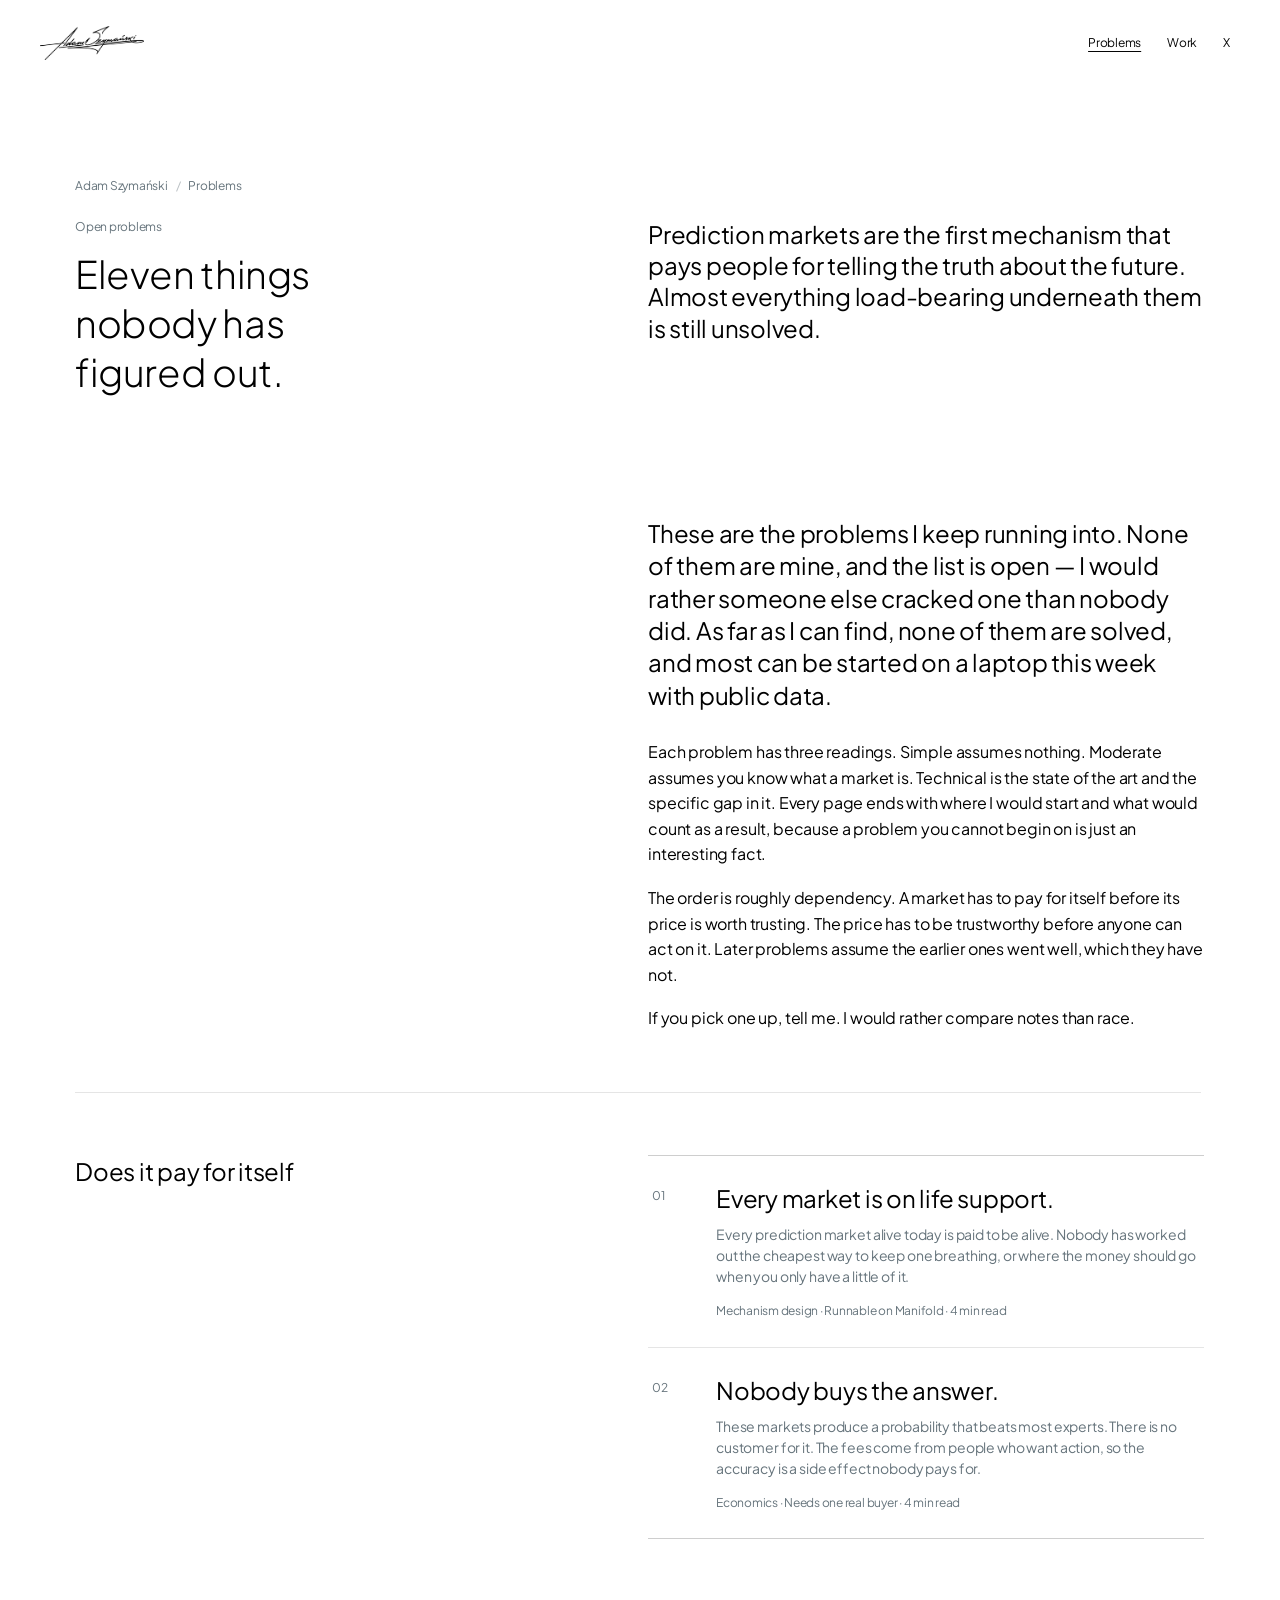
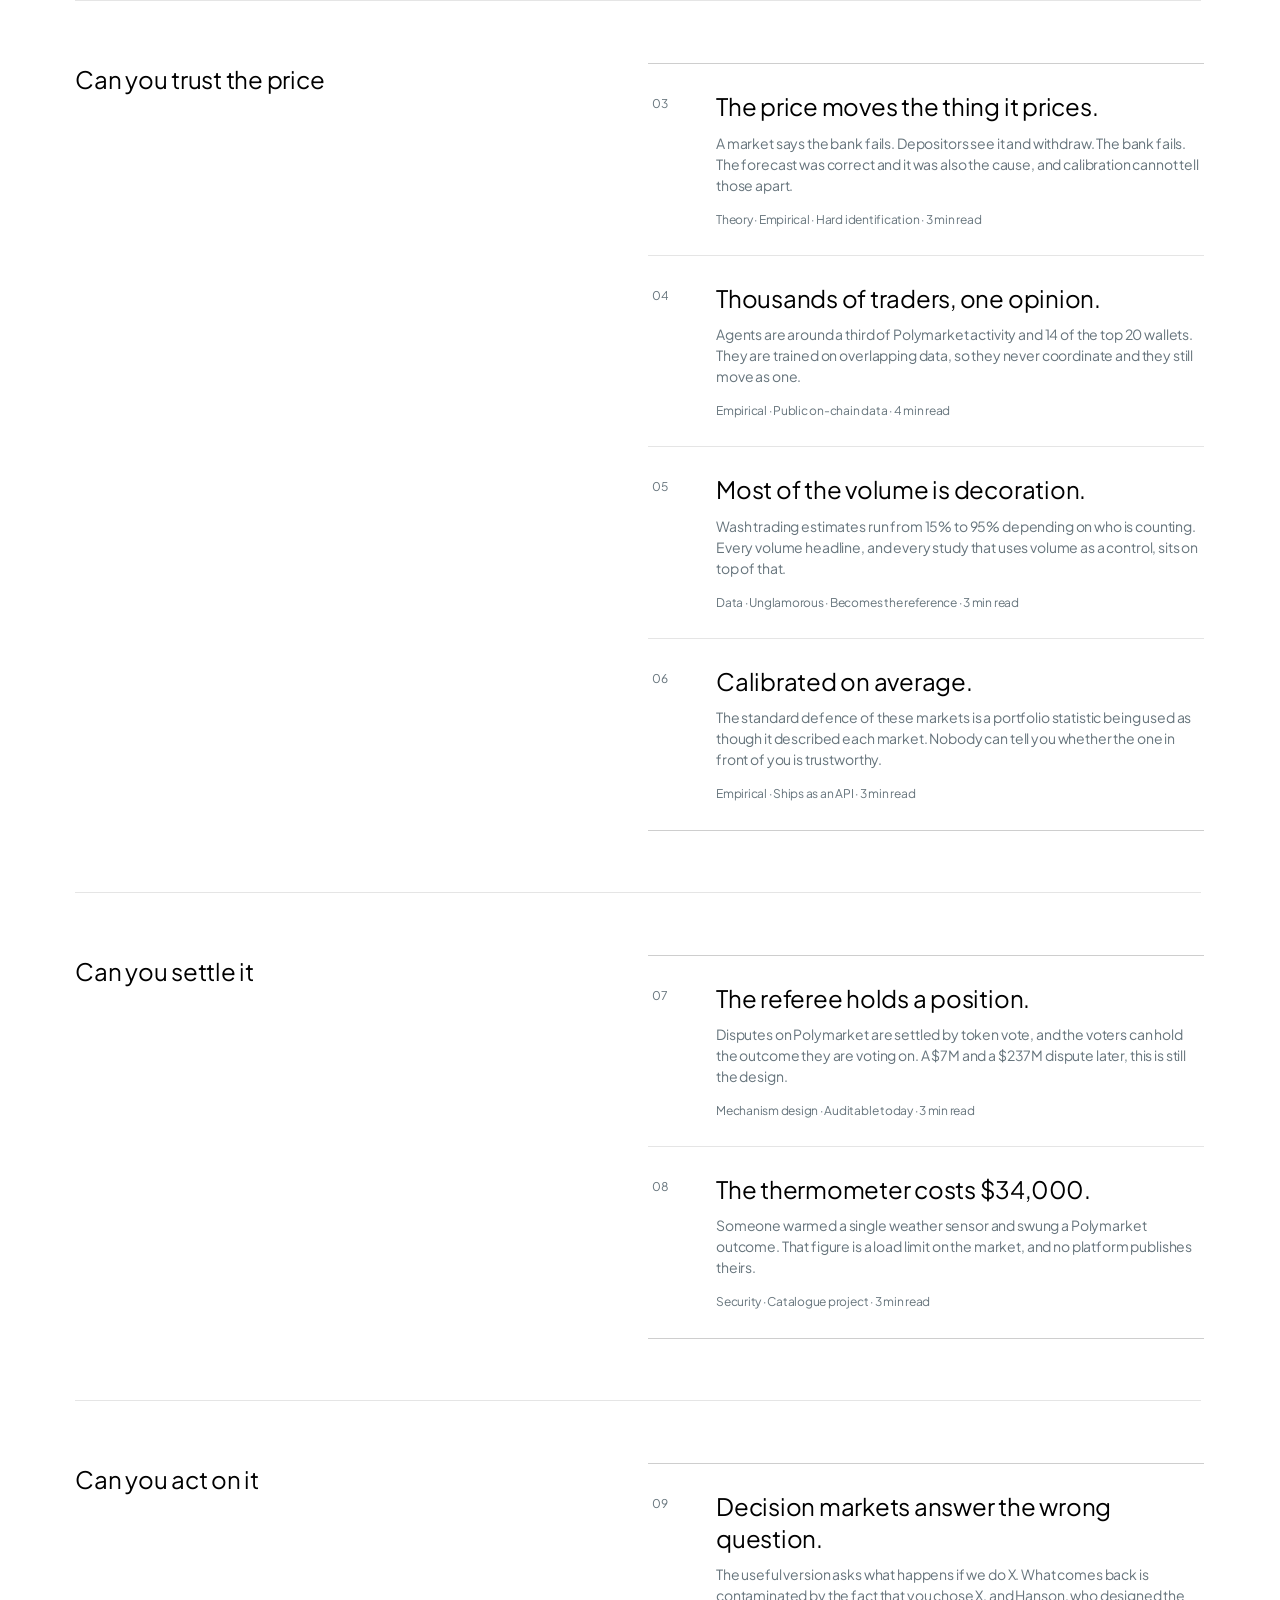
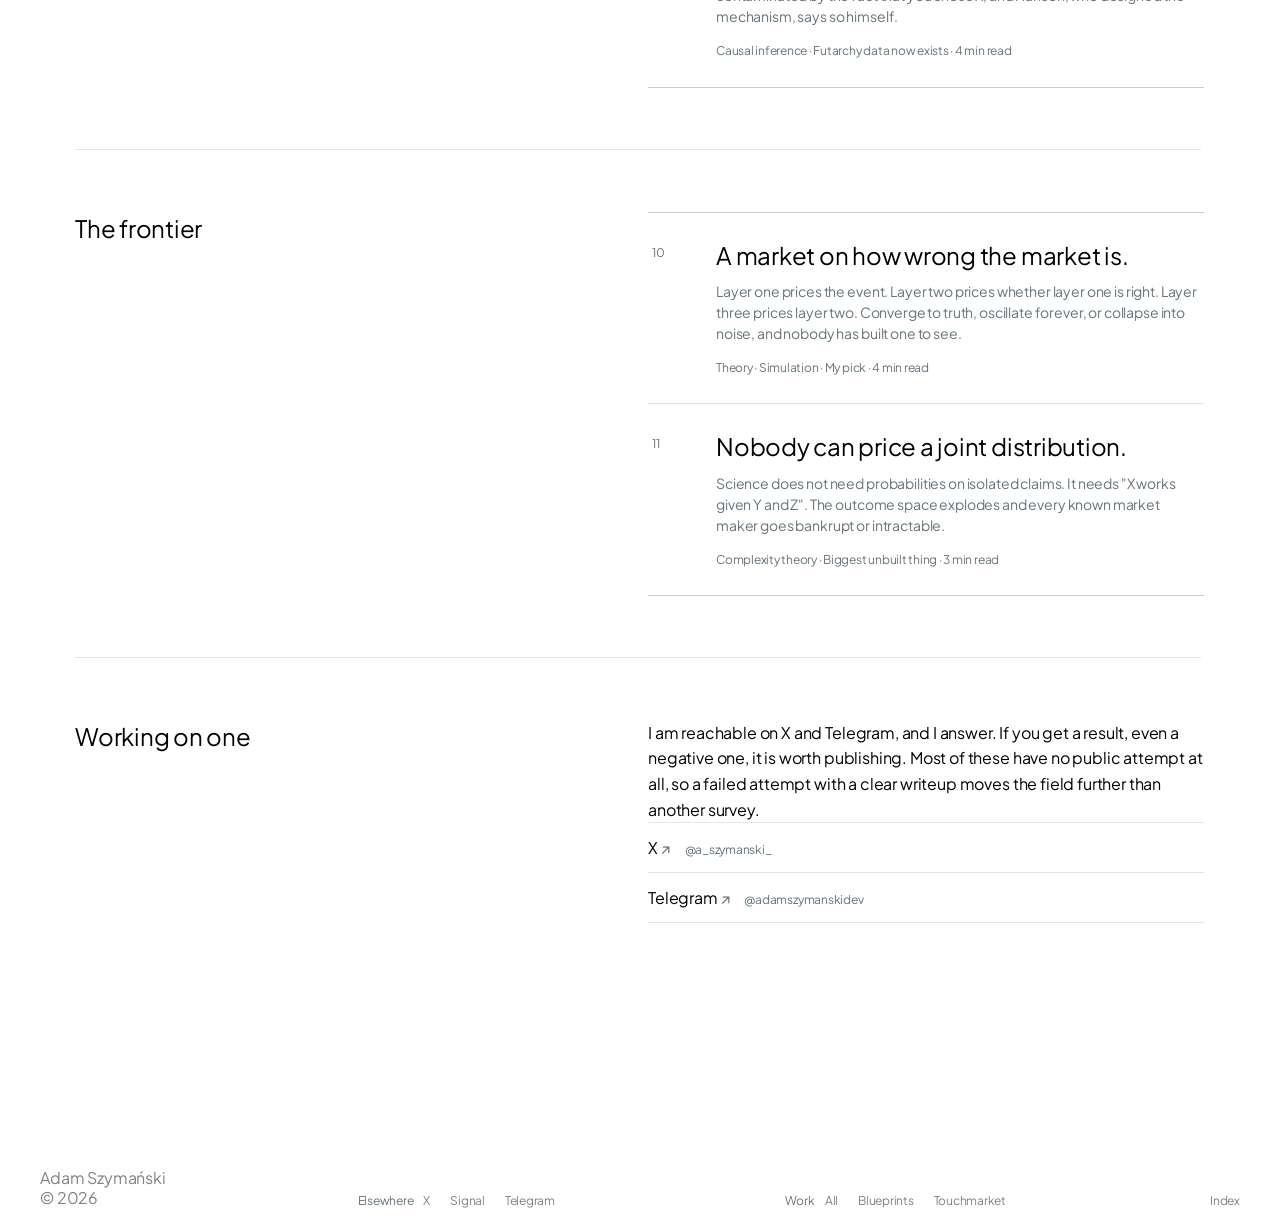
==== commit 6b3ddf2c: "fix: drop the arrow from the header's X link" ====
--- a/problems/index.html
+++ b/problems/index.html
@@ -44,7 +44,7 @@
         <nav class="nav" aria-label="Site">
           <a href="/problems/" aria-current="page">Problems</a>
           <a href="/work/">Work</a>
-          <a href="https://x.com/a_szymanski_" target="_blank" rel="noopener">X ↗</a>
+          <a href="https://x.com/a_szymanski_" target="_blank" rel="noopener">X</a>
         </nav>
       </header>
 
--- a/style.css
+++ b/style.css
@@ -480,9 +480,11 @@
 
 /* The copy sits on the plate rather than beside it, so a full-screen
    slide would fight the picture it is standing on. Instead the block
-   holds its position and its own children rise into place — see
-   app.js's revealIn/revealOut, which drive each child's opacity,
-   transform and clip-path directly so they can stagger. The article
+   holds its position and its own parts travel — the headline one
+   rendered line at a time out of its own mask, the rest as whole
+   blocks. See app.js's revealIn/revealOut, which drive each unit's
+   transform, opacity and clip-path directly so they can stagger, and
+   which flip the direction of travel to follow the gesture. The article
    itself only ever toggles visibility. */
 .copy {
   position: absolute;
@@ -508,6 +510,36 @@
   letter-spacing: var(--copy-ls);
   font-feature-settings: "liga" 0;
   text-wrap: pretty;
+}
+
+/* Line masks for the headline. app.js cuts the paragraph into one .line
+   per rendered line box once the text has been laid out, so each line can
+   rise out of a window of its own instead of the whole block moving as
+   one; `.is-split` is set on the same pass and is the only thing that
+   turns this geometry on, so an unsplit paragraph (no JS, or before the
+   cut) is untouched.
+
+   The mask has to be a little taller than the line box or it would shave
+   the glyphs, whose content area is 1.271em against a 1.08em line — hence
+   the padding. The matching negative margin takes the height back, so a
+   split paragraph measures exactly as tall as it did unsplit and the
+   plate solved from it does not move. The margins must not collapse into
+   each other for that to hold, which is the whole reason the paragraph
+   becomes a flex column. */
+.copy p.is-split {
+  display: flex;
+  flex-direction: column;
+}
+
+.copy .line {
+  display: block;
+  overflow: hidden;
+  padding: 0.14em 0;
+  margin: -0.14em 0;
+}
+
+.copy .line-in {
+  display: block;
 }
 
 .copy .sub {
@@ -1132,6 +1164,31 @@
   margin-top: 160px;
 }
 
+/* Attribution for the CC BY clips on the home page, which the home
+   footer links to. Chrome-sized and muted: it is a notice, not copy. */
+.credits {
+  width: 1132.5px;
+  max-width: calc(100% - 80px);
+  margin: 96px 0 0 max(var(--inset), calc(50vw - 565px));
+}
+
+.credits p {
+  max-width: 556px;
+  font-size: 12px;
+  line-height: 1.5;
+  letter-spacing: -0.02em;
+  color: var(--c-grey);
+}
+
+.credits a {
+  text-decoration: underline;
+  text-underline-offset: 3px;
+}
+
+.credits + .doc-footer {
+  margin-top: 64px;
+}
+
 /* -------------------------------------------------------------------- *
  * 10. /work/ — intro, hero, project rows
  * -------------------------------------------------------------------- */
@@ -1447,6 +1504,28 @@
     left: 20px;
   }
 
+  /* On a phone the copy stands on the page and the plate is a
+     full-bleed band below it (see app.js's solvePhonePlate), so nothing
+     is set over the picture and it no longer needs dimming. */
+  .media-plate {
+    opacity: 1;
+  }
+
+  /* Where the band has to run up under the copy (a short phone), its top
+     fades into the page; --plate-fade is 0 wherever it does not, which
+     leaves the edge hard. */
+  .media-window {
+    -webkit-mask-image: linear-gradient(to bottom, transparent 0, #000 var(--plate-fade, 0px));
+    mask-image: linear-gradient(to bottom, transparent 0, #000 var(--plate-fade, 0px));
+  }
+
+  /* The closing beat already lists X, Signal and Telegram as its own
+     buttons, so on a phone the stage footer drops the repeat and keeps
+     to one short row. */
+  .experience > .site-footer .footer-group {
+    display: none;
+  }
+
   /* Compact the footer to a wrapped row: on a phone the stage has no
      spare height to give it. */
   .site-footer {
@@ -1595,6 +1674,14 @@
 }
 
 /* Short phones: the stage stops being proportional and gets pinned. */
+@media (max-width: 760px) and (max-height: 700px) {
+  :root {
+    --copy-fs: clamp(26px, 7vw, 32px);
+    --sub-fs: 15px;
+    --sub-mt: 16px;
+  }
+}
+
 @media (max-width: 760px) and (max-height: 650px) {
   :root {
     --copy-top: 270px;
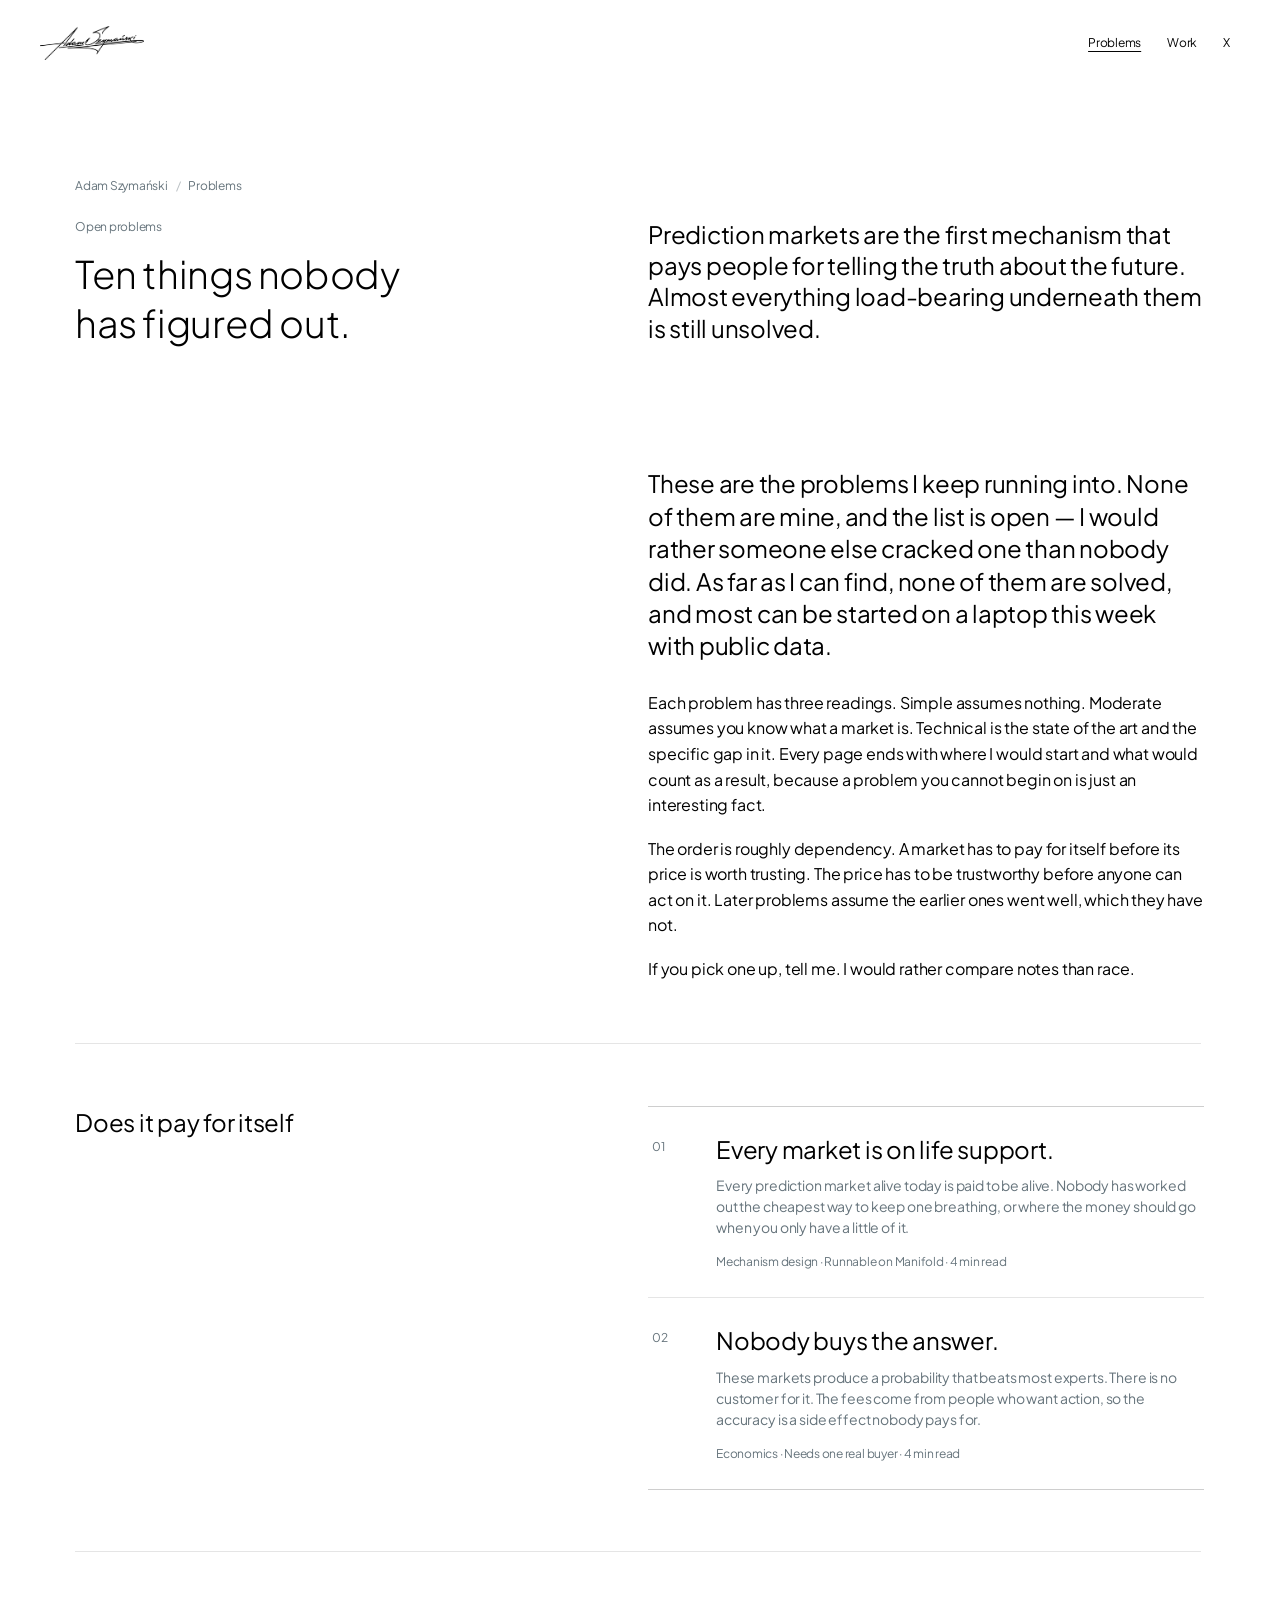
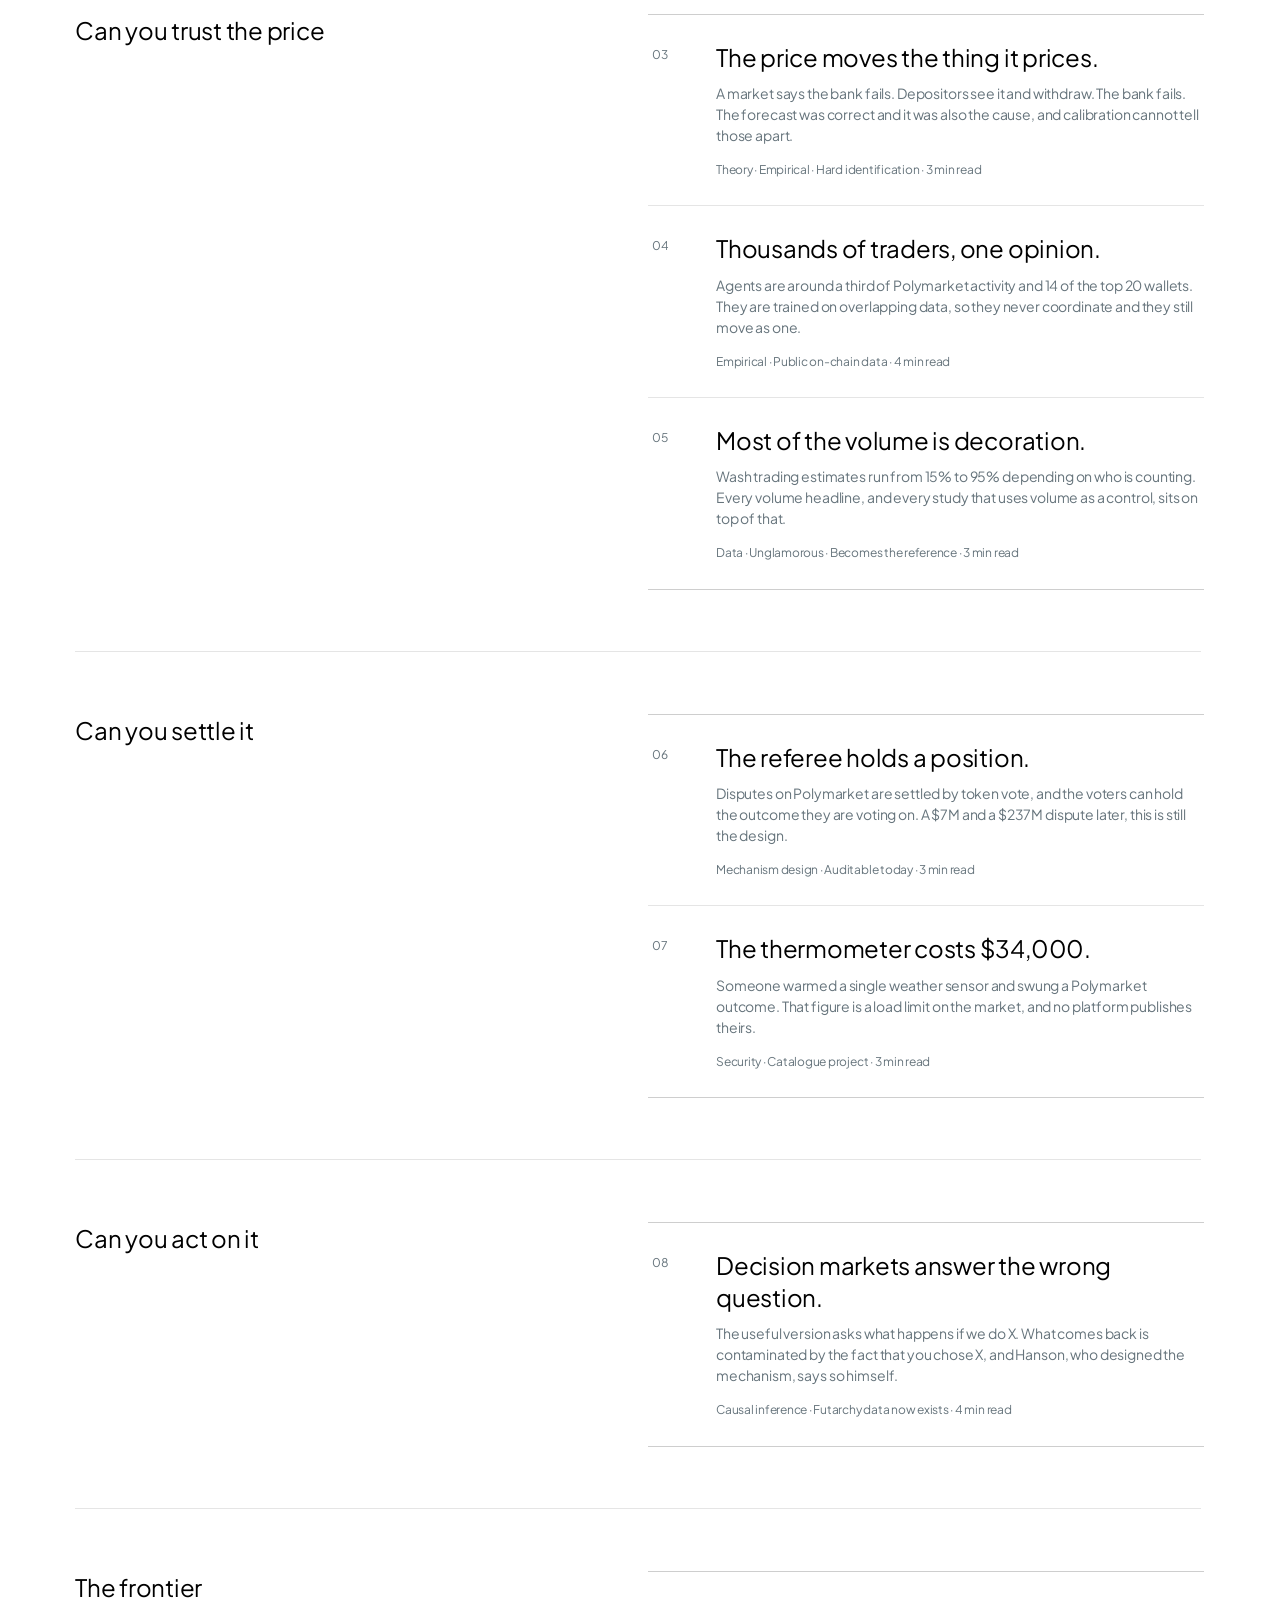
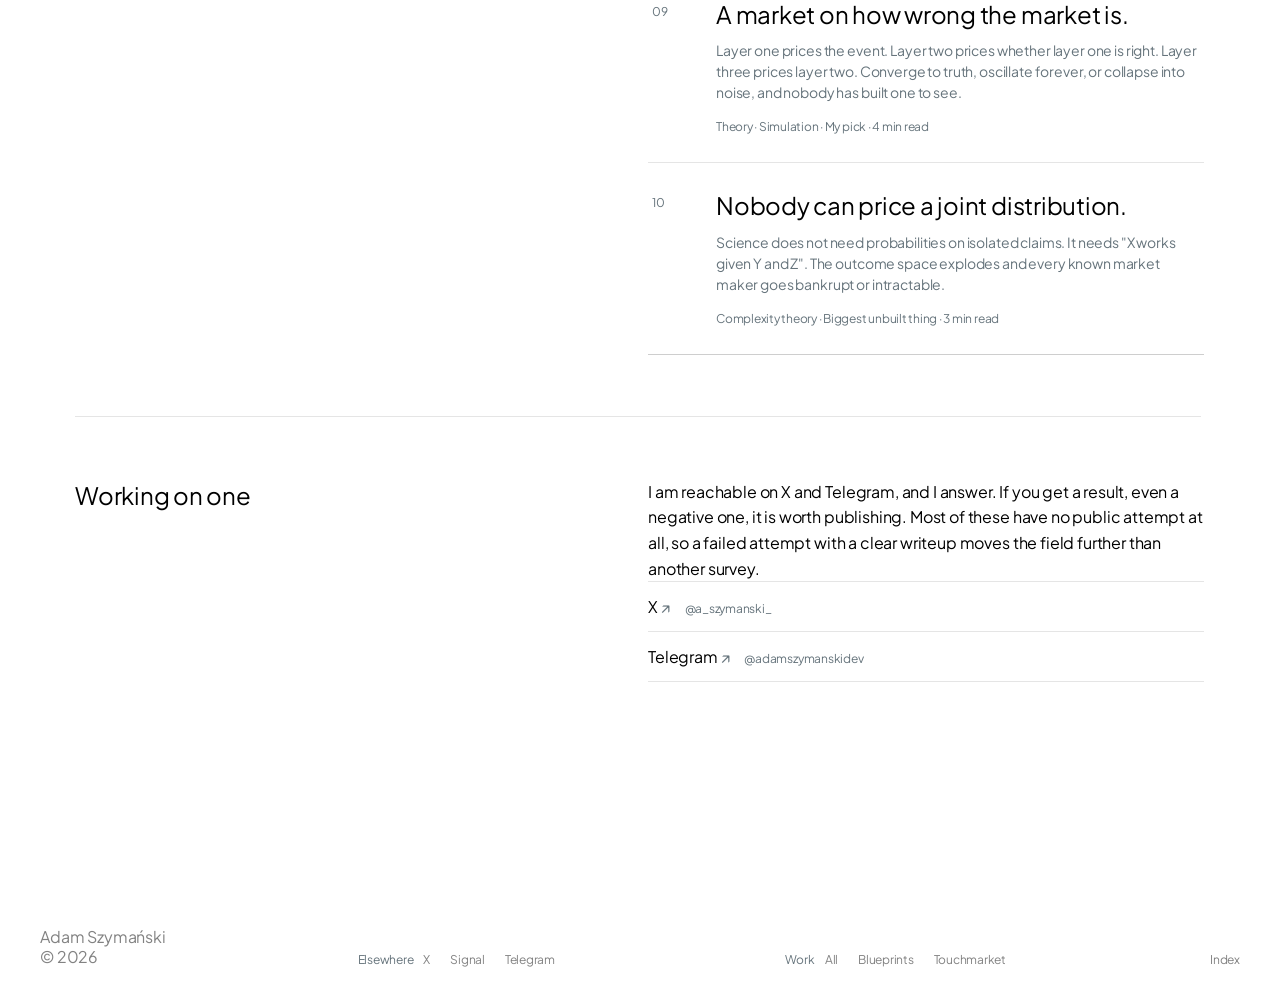
==== commit 05c428d7: "Take down problem 06 and correct problems 02 and 11 Calibration is now crowded (Kalshi Research over" ====
--- a/problems/index.html
+++ b/problems/index.html
@@ -4,7 +4,7 @@
     <meta charset="UTF-8" />
     <meta name="viewport" content="width=device-width, initial-scale=1.0" />
     <title>Open Problems in Prediction Markets · Adam Szymański</title>
-    <meta name="description" content="Eleven open problems in prediction markets, each explained three ways, with a concrete place to start. None of them are solved. Most can be started on a laptop this week." />
+    <meta name="description" content="Ten open problems in prediction markets, each explained three ways, with a concrete place to start. None of them are solved. Most can be started on a laptop this week." />
     <link rel="canonical" href="https://adamszymanski.xyz/problems/" />
     <meta name="theme-color" content="#ffffff" />
     <meta name="color-scheme" content="light" />
@@ -18,7 +18,7 @@
     <meta property="og:type" content="website" />
     <meta property="og:site_name" content="Adam Szymański" />
     <meta property="og:title" content="Open Problems in Prediction Markets" />
-    <meta property="og:description" content="Eleven open problems in prediction markets, each explained three ways, with a concrete place to start." />
+    <meta property="og:description" content="Ten open problems in prediction markets, each explained three ways, with a concrete place to start." />
     <meta property="og:url" content="https://adamszymanski.xyz/problems/" />
     <meta property="og:image" content="https://adamszymanski.xyz/assets/og/og-image.png" />
     <meta property="og:locale" content="en_US" />
@@ -55,7 +55,7 @@
 
       <header class="top">
         <p class="eyebrow">Open problems</p>
-        <h1 class="ptitle">Eleven things nobody has figured out.</h1>
+        <h1 class="ptitle">Ten things nobody has figured out.</h1>
         <p class="standfirst">
           Prediction markets are the first mechanism that pays people for telling
           the truth about the future. Almost everything load-bearing underneath
@@ -157,27 +157,15 @@
               <p class="card-tags">Data · Unglamorous · Becomes the reference · 3 min read</p>
             </a>
           </li>
-          <li>
-            <a class="card" href="/problems/calibration.html">
+        </ul>
+      </section>
+
+      <section class="block">
+        <h2>Can you settle it</h2>
+        <ul class="cards">
+          <li>
+            <a class="card" href="/problems/resolution-independence.html">
               <span class="card-num">06</span>
-              <p class="card-title">Calibrated on average.</p>
-              <p class="card-hook">
-                The standard defence of these markets is a portfolio statistic
-                being used as though it described each market. Nobody can tell
-                you whether the one in front of you is trustworthy.
-              </p>
-              <p class="card-tags">Empirical · Ships as an API · 3 min read</p>
-            </a>
-          </li>
-        </ul>
-      </section>
-
-      <section class="block">
-        <h2>Can you settle it</h2>
-        <ul class="cards">
-          <li>
-            <a class="card" href="/problems/resolution-independence.html">
-              <span class="card-num">07</span>
               <p class="card-title">The referee holds a position.</p>
               <p class="card-hook">
                 Disputes on Polymarket are settled by token vote, and the voters
@@ -189,7 +177,7 @@
           </li>
           <li>
             <a class="card" href="/problems/manipulation-ceiling.html">
-              <span class="card-num">08</span>
+              <span class="card-num">07</span>
               <p class="card-title">The thermometer costs $34,000.</p>
               <p class="card-hook">
                 Someone warmed a single weather sensor and swung a Polymarket
@@ -207,7 +195,7 @@
         <ul class="cards">
           <li>
             <a class="card" href="/problems/decision-selection-bias.html">
-              <span class="card-num">09</span>
+              <span class="card-num">08</span>
               <p class="card-title">Decision markets answer the wrong question.</p>
               <p class="card-hook">
                 The useful version asks what happens if we do X. What comes back
@@ -225,7 +213,7 @@
         <ul class="cards">
           <li>
             <a class="card" href="/problems/meta-markets.html">
-              <span class="card-num">10</span>
+              <span class="card-num">09</span>
               <p class="card-title">A market on how wrong the market is.</p>
               <p class="card-hook">
                 Layer one prices the event. Layer two prices whether layer one is
@@ -237,7 +225,7 @@
           </li>
           <li>
             <a class="card" href="/problems/combinatorial-makers.html">
-              <span class="card-num">11</span>
+              <span class="card-num">10</span>
               <p class="card-title">Nobody can price a joint distribution.</p>
               <p class="card-hook">
                 Science does not need probabilities on isolated claims. It needs
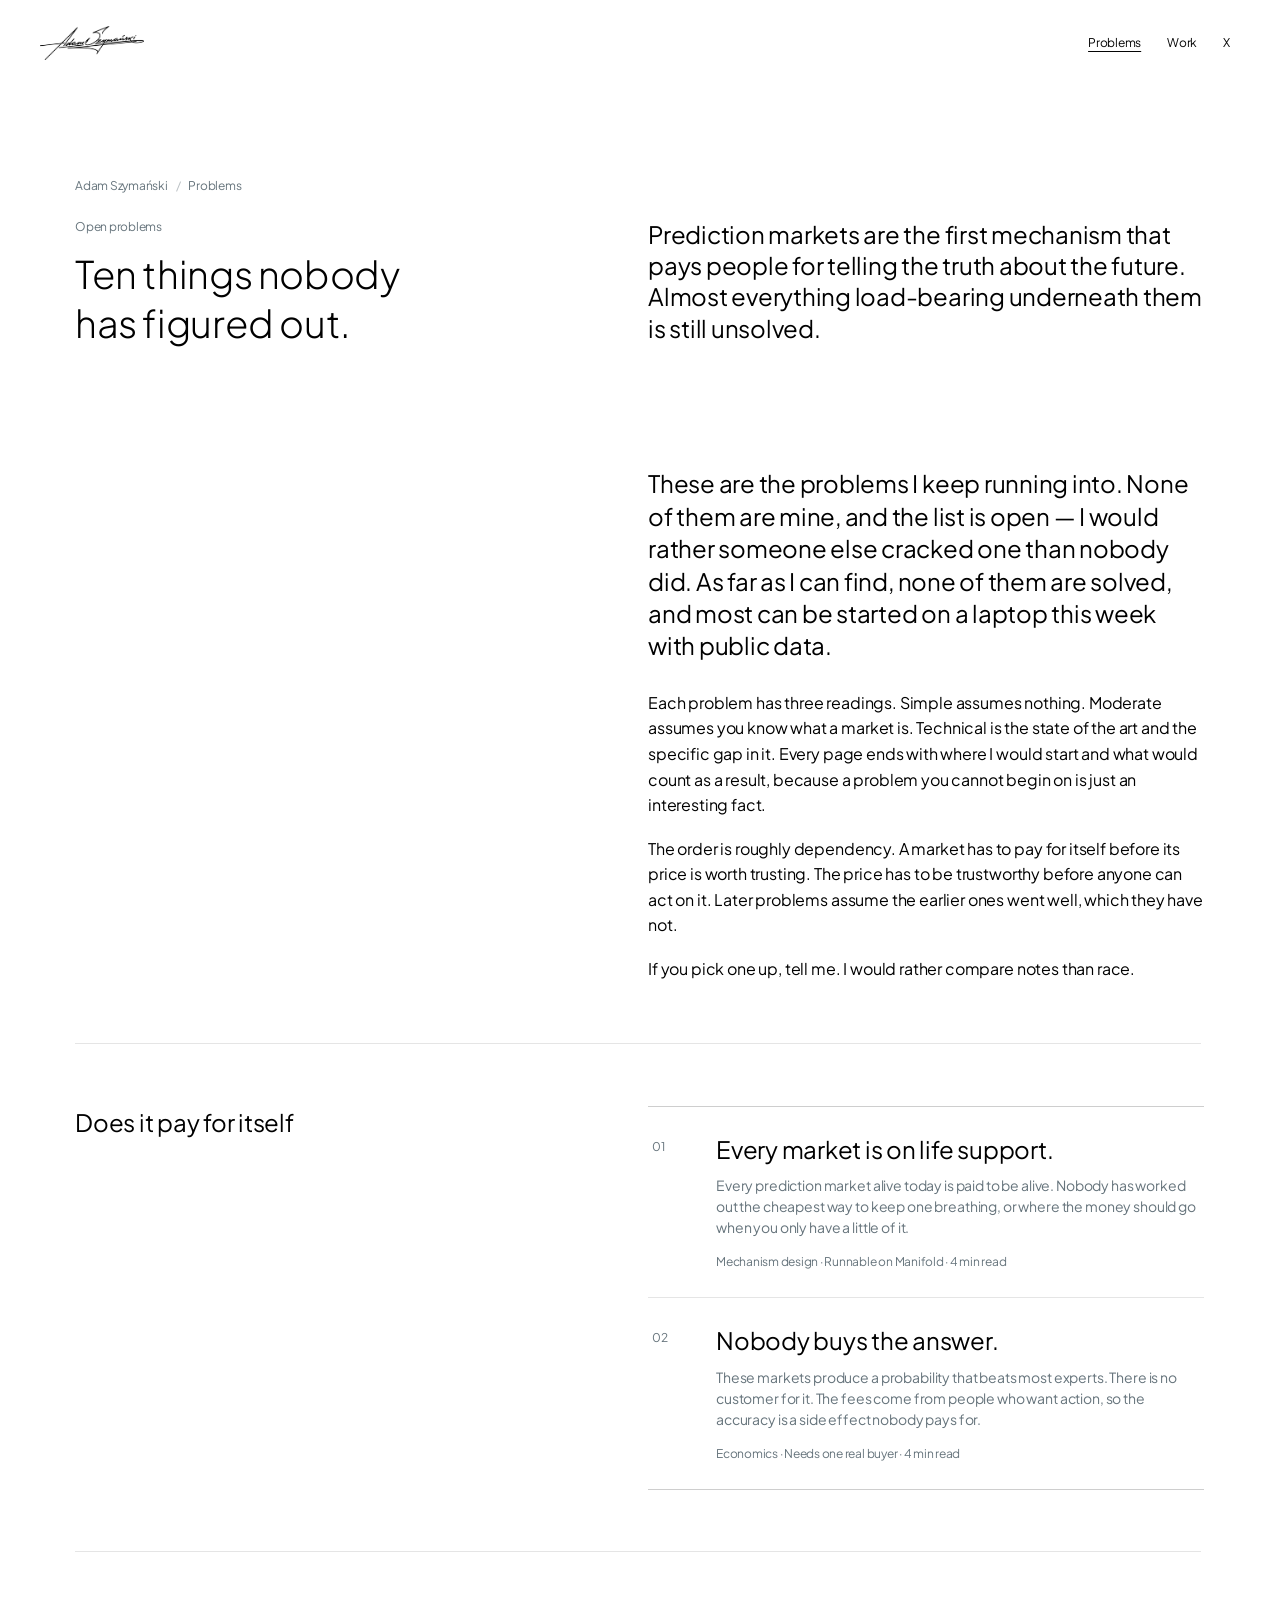
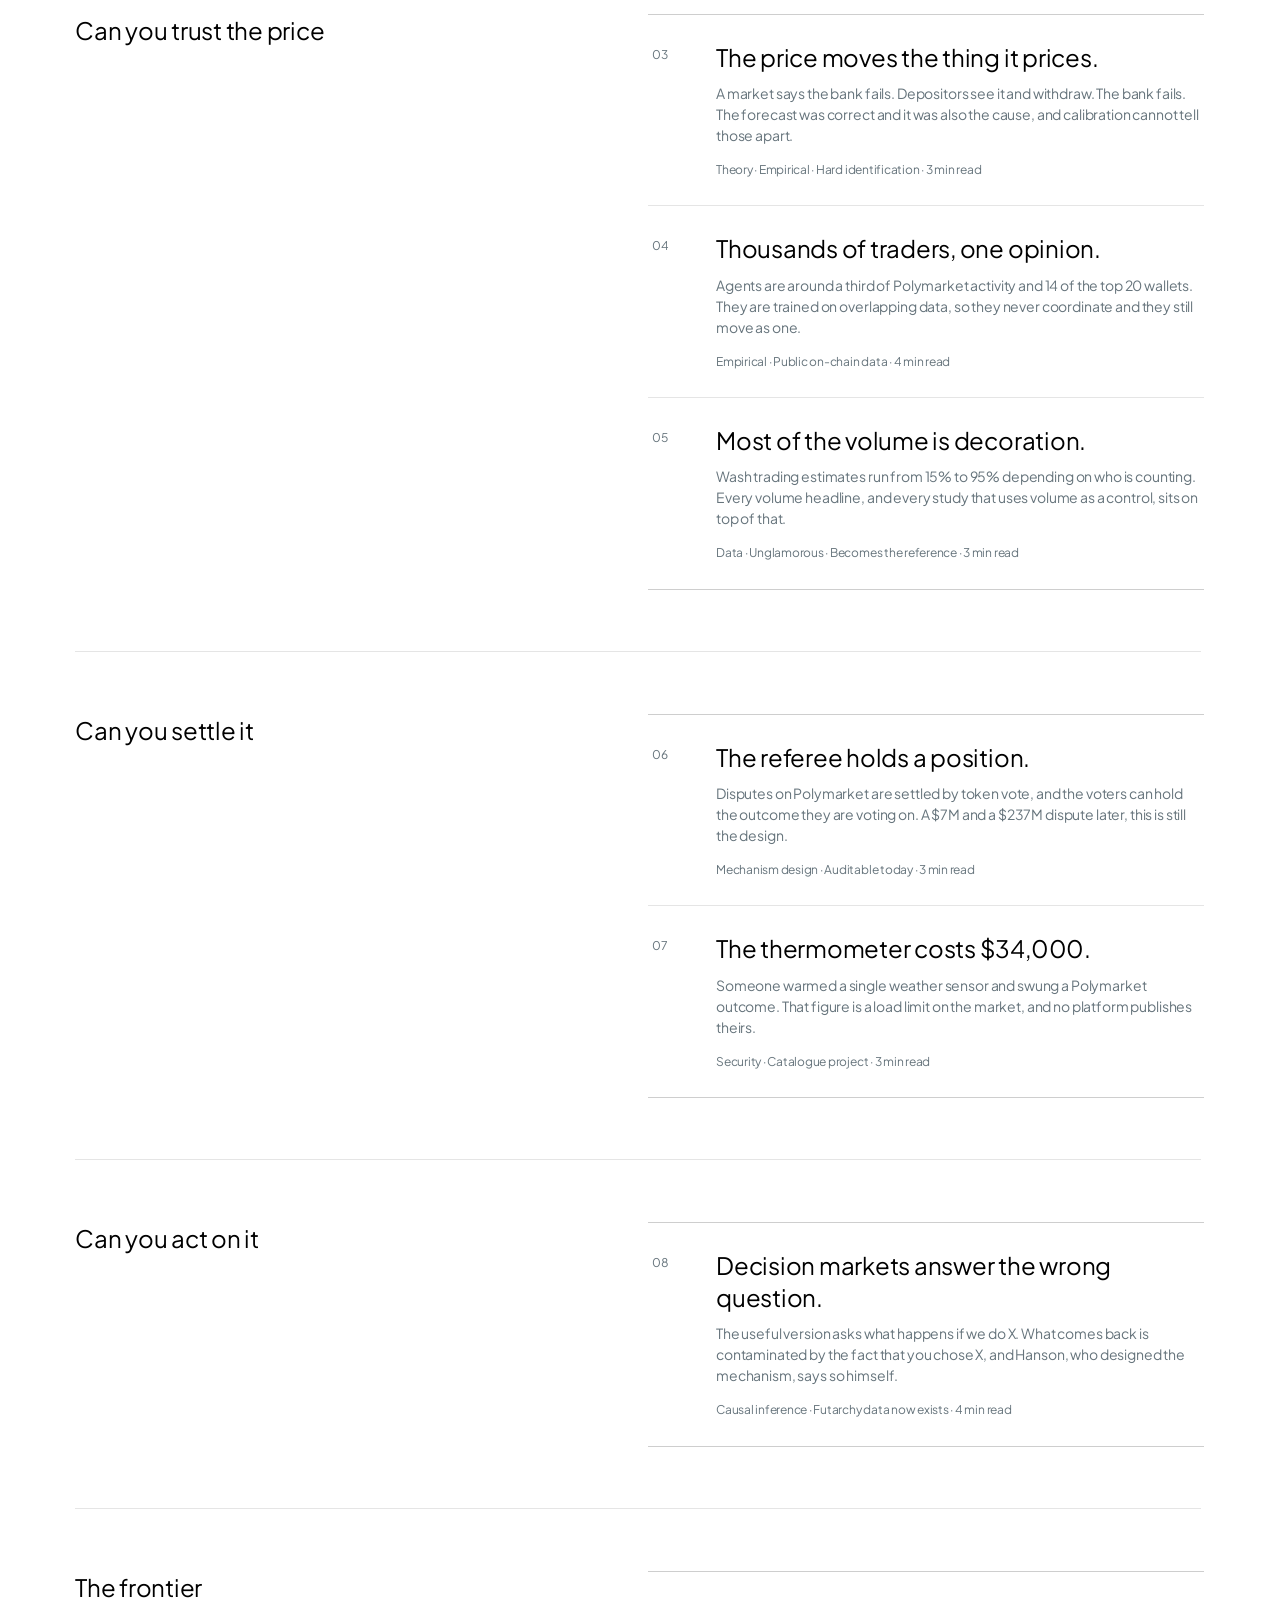
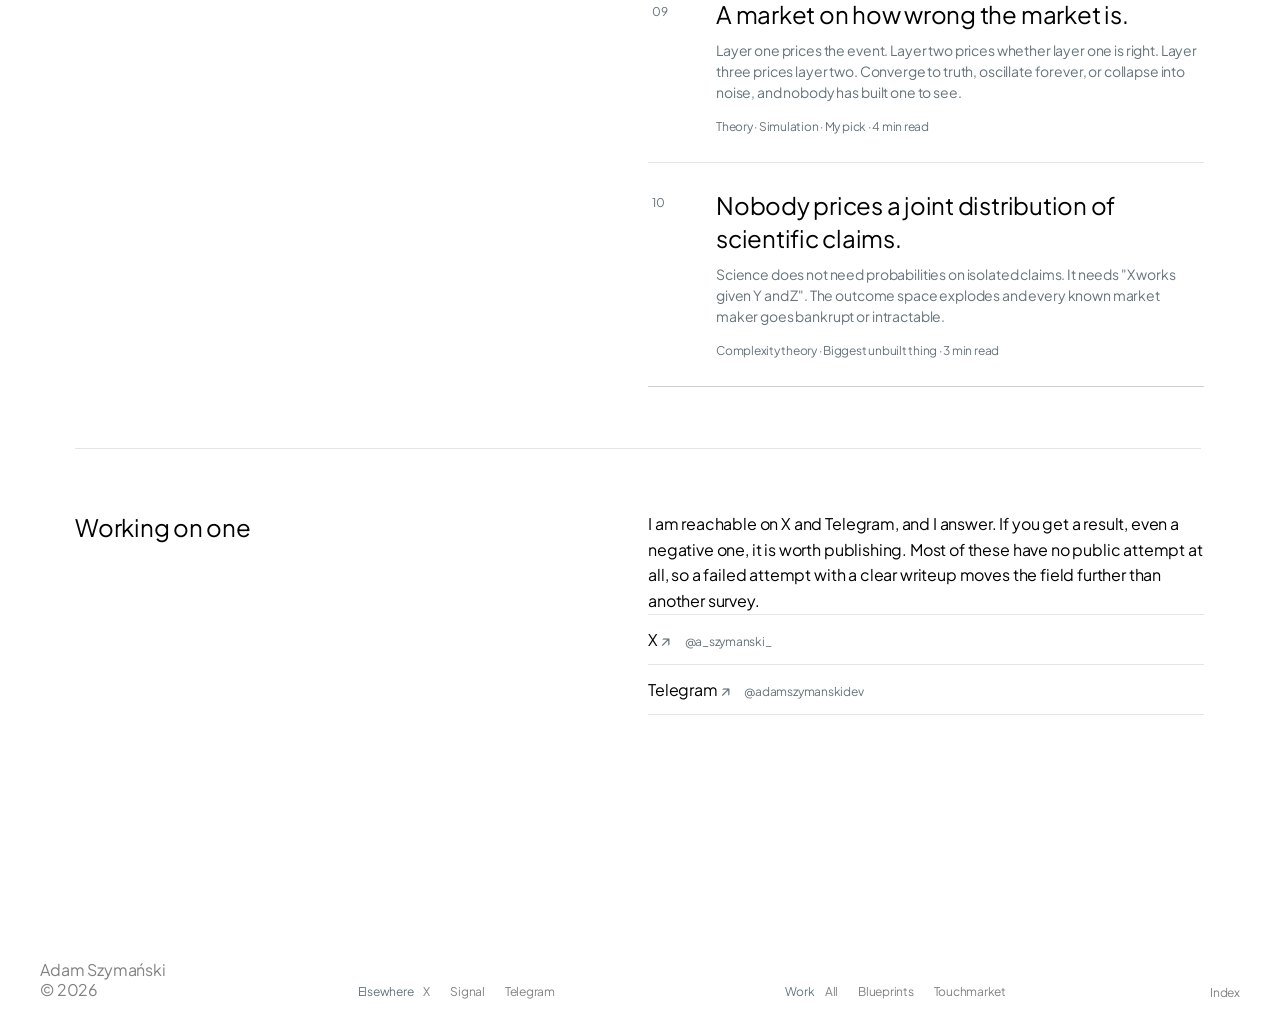
==== commit 33024c29: "Retitle problem 10 to scope it to scientific claims Venues now price combinations of event outcomes," ====
--- a/problems/index.html
+++ b/problems/index.html
@@ -226,7 +226,7 @@
           <li>
             <a class="card" href="/problems/combinatorial-makers.html">
               <span class="card-num">10</span>
-              <p class="card-title">Nobody can price a joint distribution.</p>
+              <p class="card-title">Nobody prices a joint distribution of scientific claims.</p>
               <p class="card-hook">
                 Science does not need probabilities on isolated claims. It needs
                 "X works given Y and Z". The outcome space explodes and every
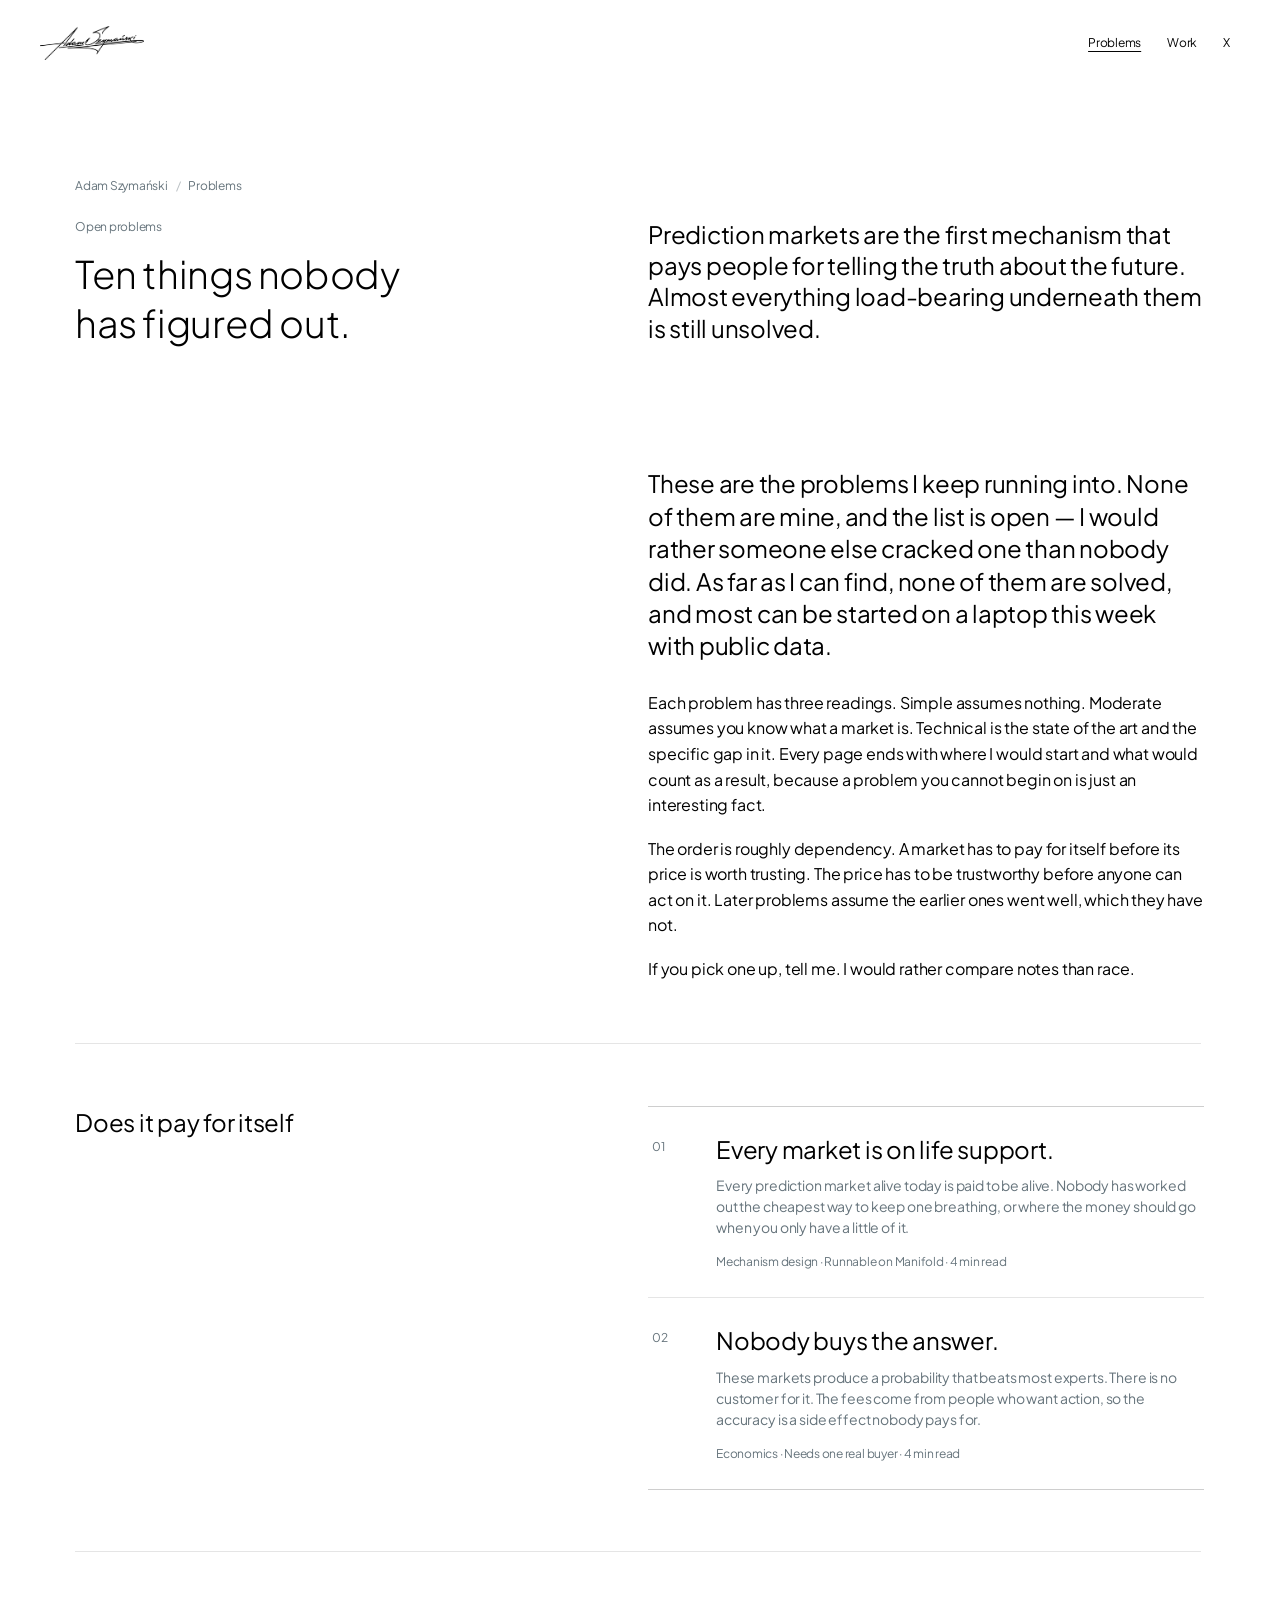
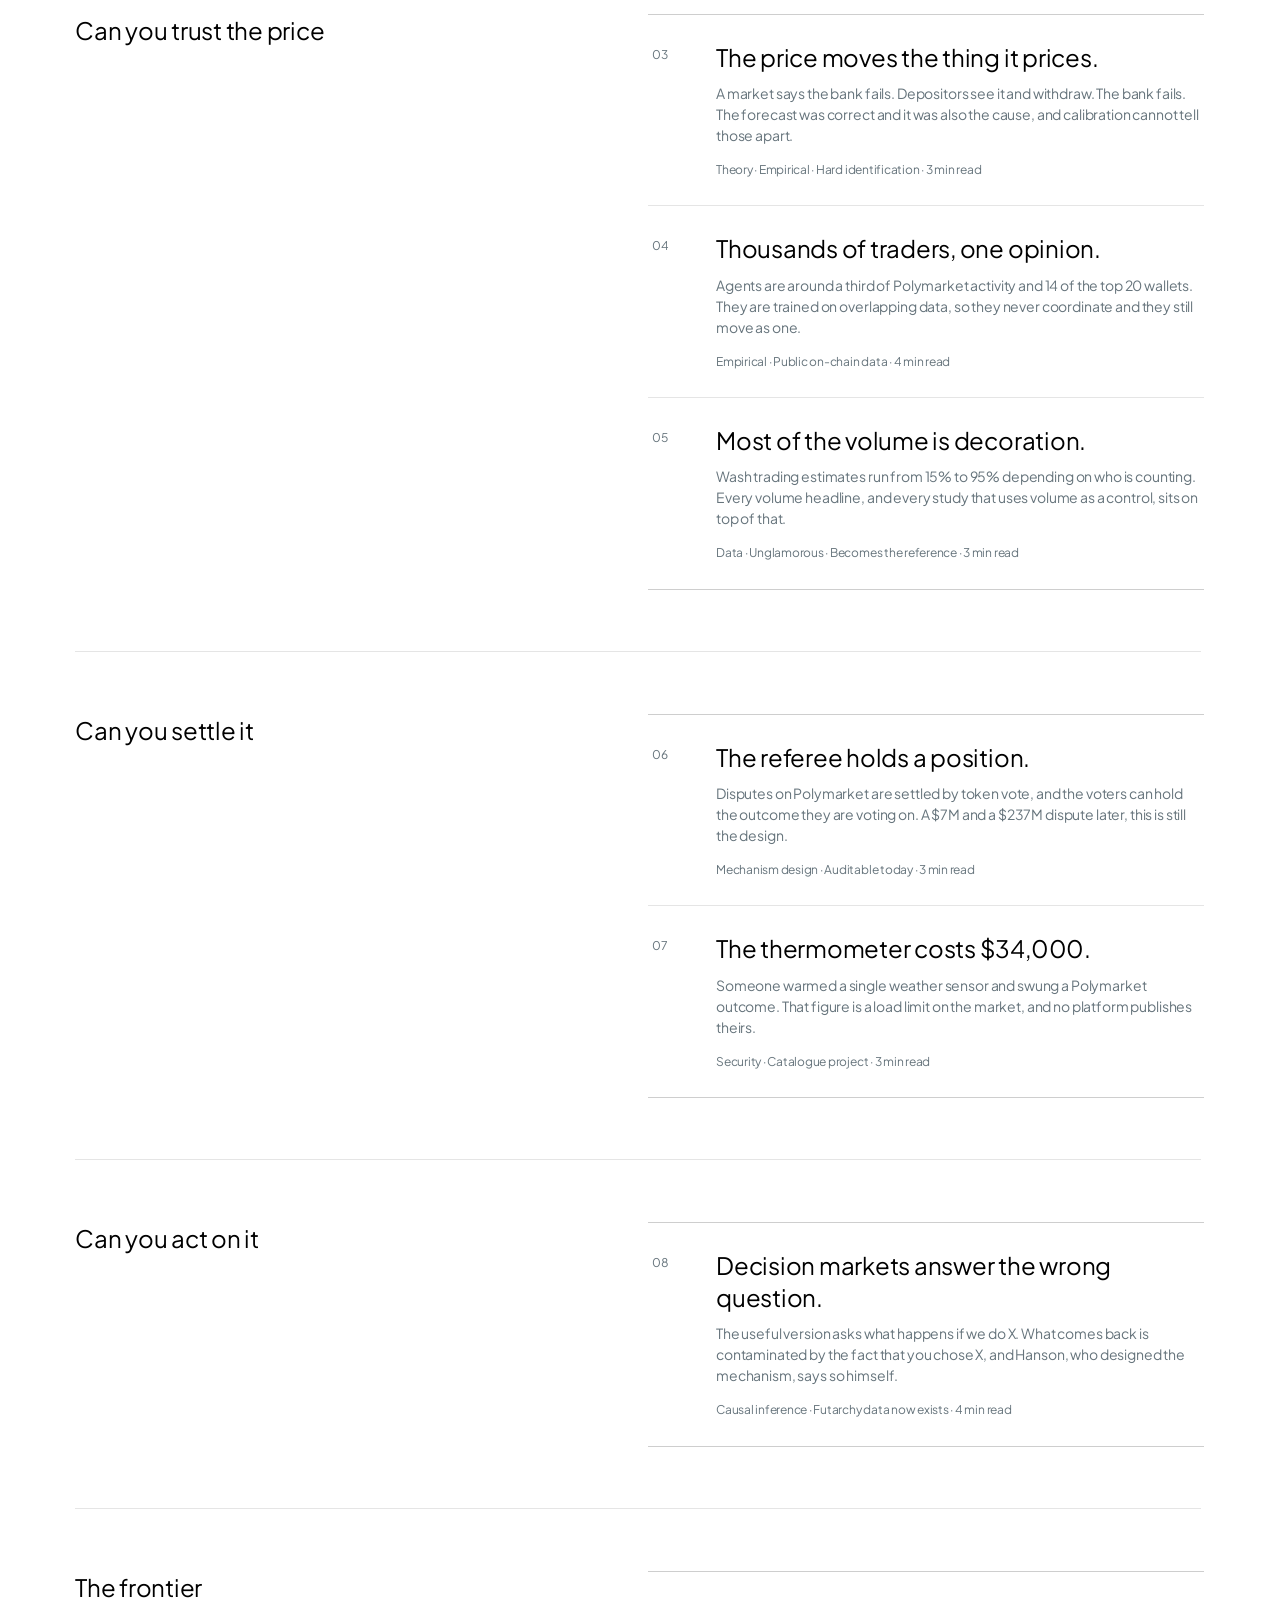
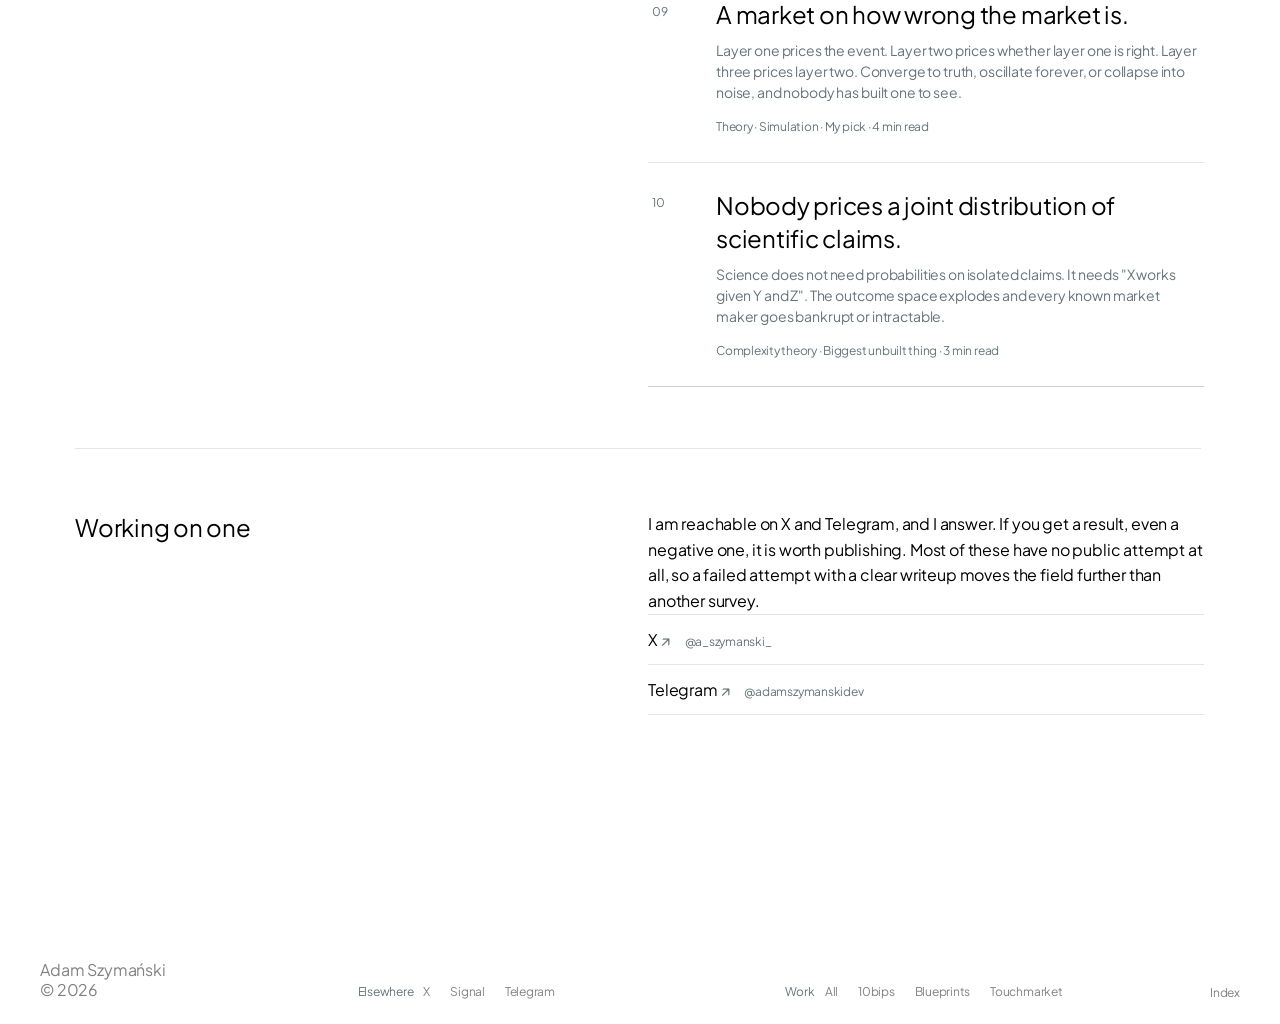
==== commit 6dbf8629: "Present Blueprints and Touchmarket as past work and link 10bips Adam left both companies in 2026. Th" ====
--- a/problems/index.html
+++ b/problems/index.html
@@ -270,6 +270,7 @@
         <div class="footer-group">
           <span>Work</span>
           <a href="/work/">All</a>
+          <a href="https://10bips.com/" target="_blank" rel="noopener">10bips</a>
           <a href="https://blueprints.finance/" target="_blank" rel="noopener">Blueprints</a>
           <a href="https://touch.market/" target="_blank" rel="noopener">Touchmarket</a>
         </div>
--- a/style.css
+++ b/style.css
@@ -1216,6 +1216,12 @@
   letter-spacing: -0.01em;
 }
 
+.introduction p a {
+  text-decoration: underline;
+  text-underline-offset: 4px;
+  text-decoration-thickness: 1px;
+}
+
 .hero {
   position: relative;
   aspect-ratio: 1360 / 448;
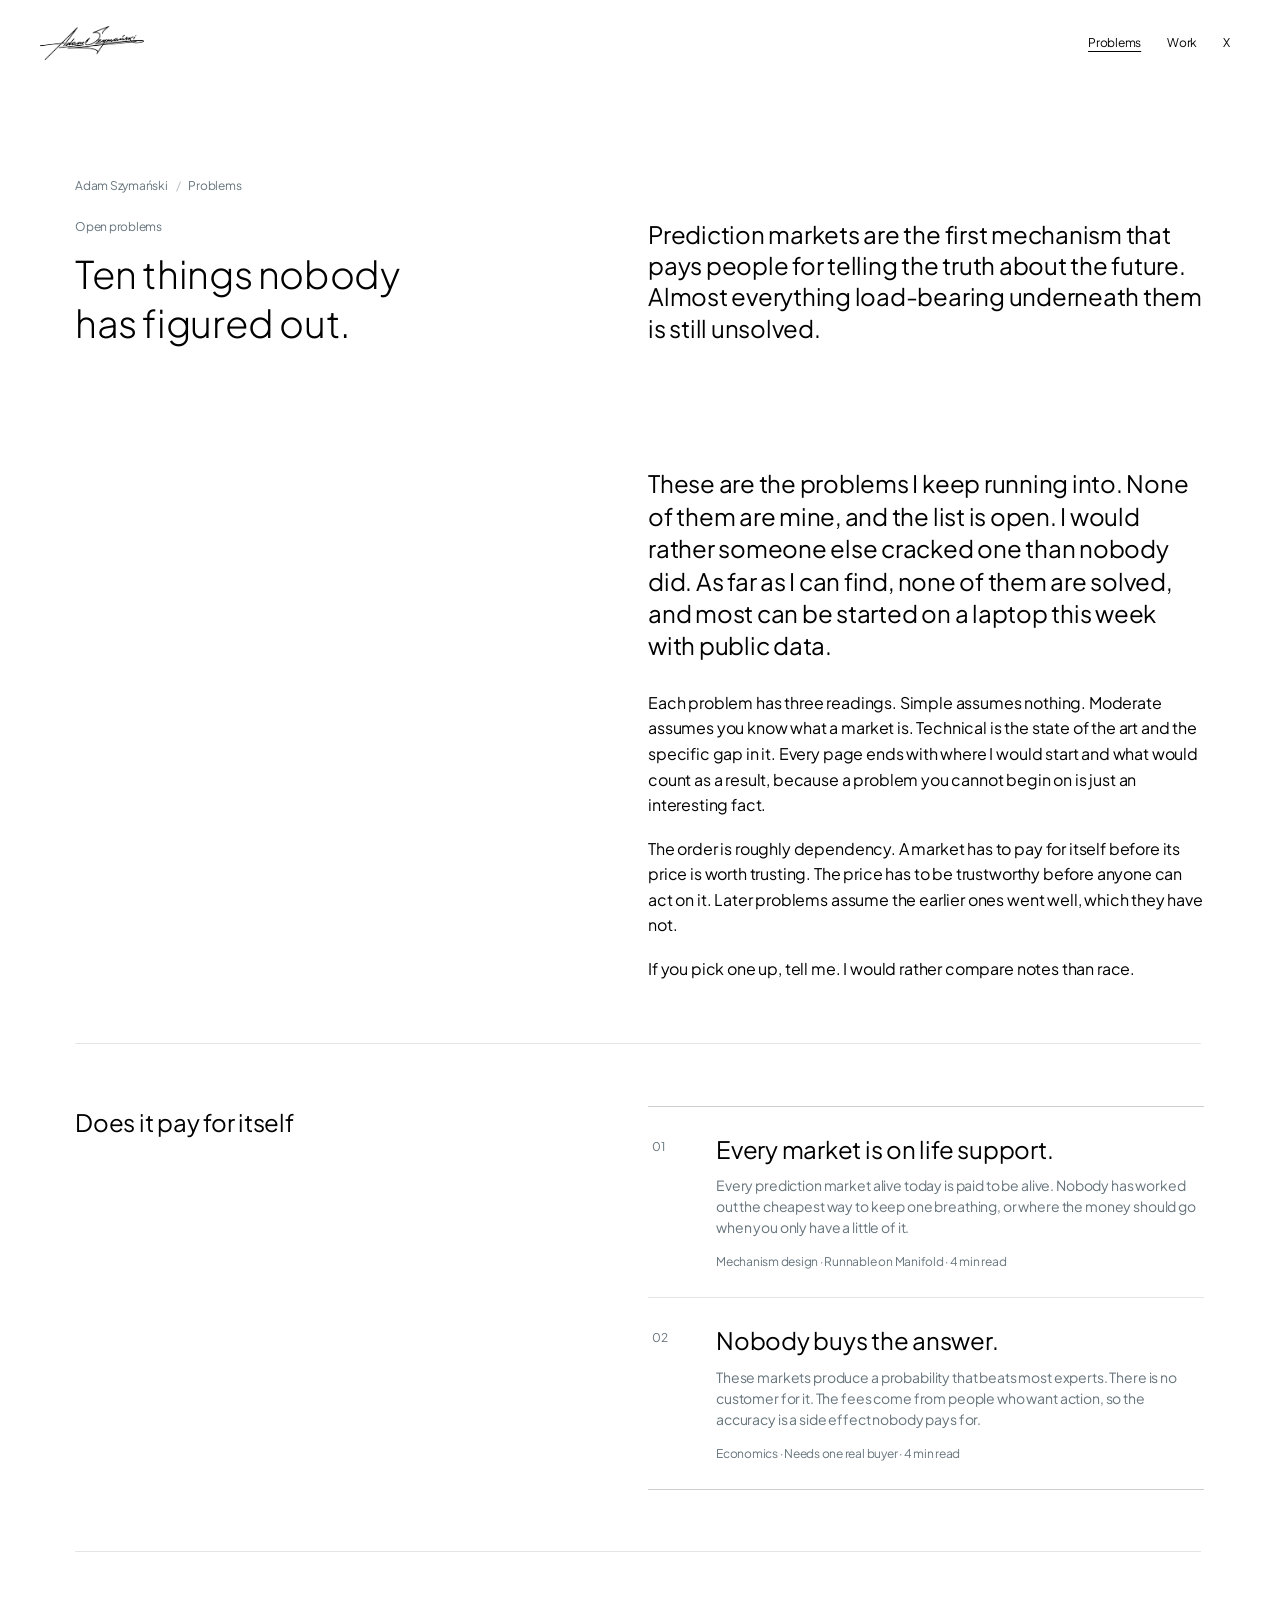
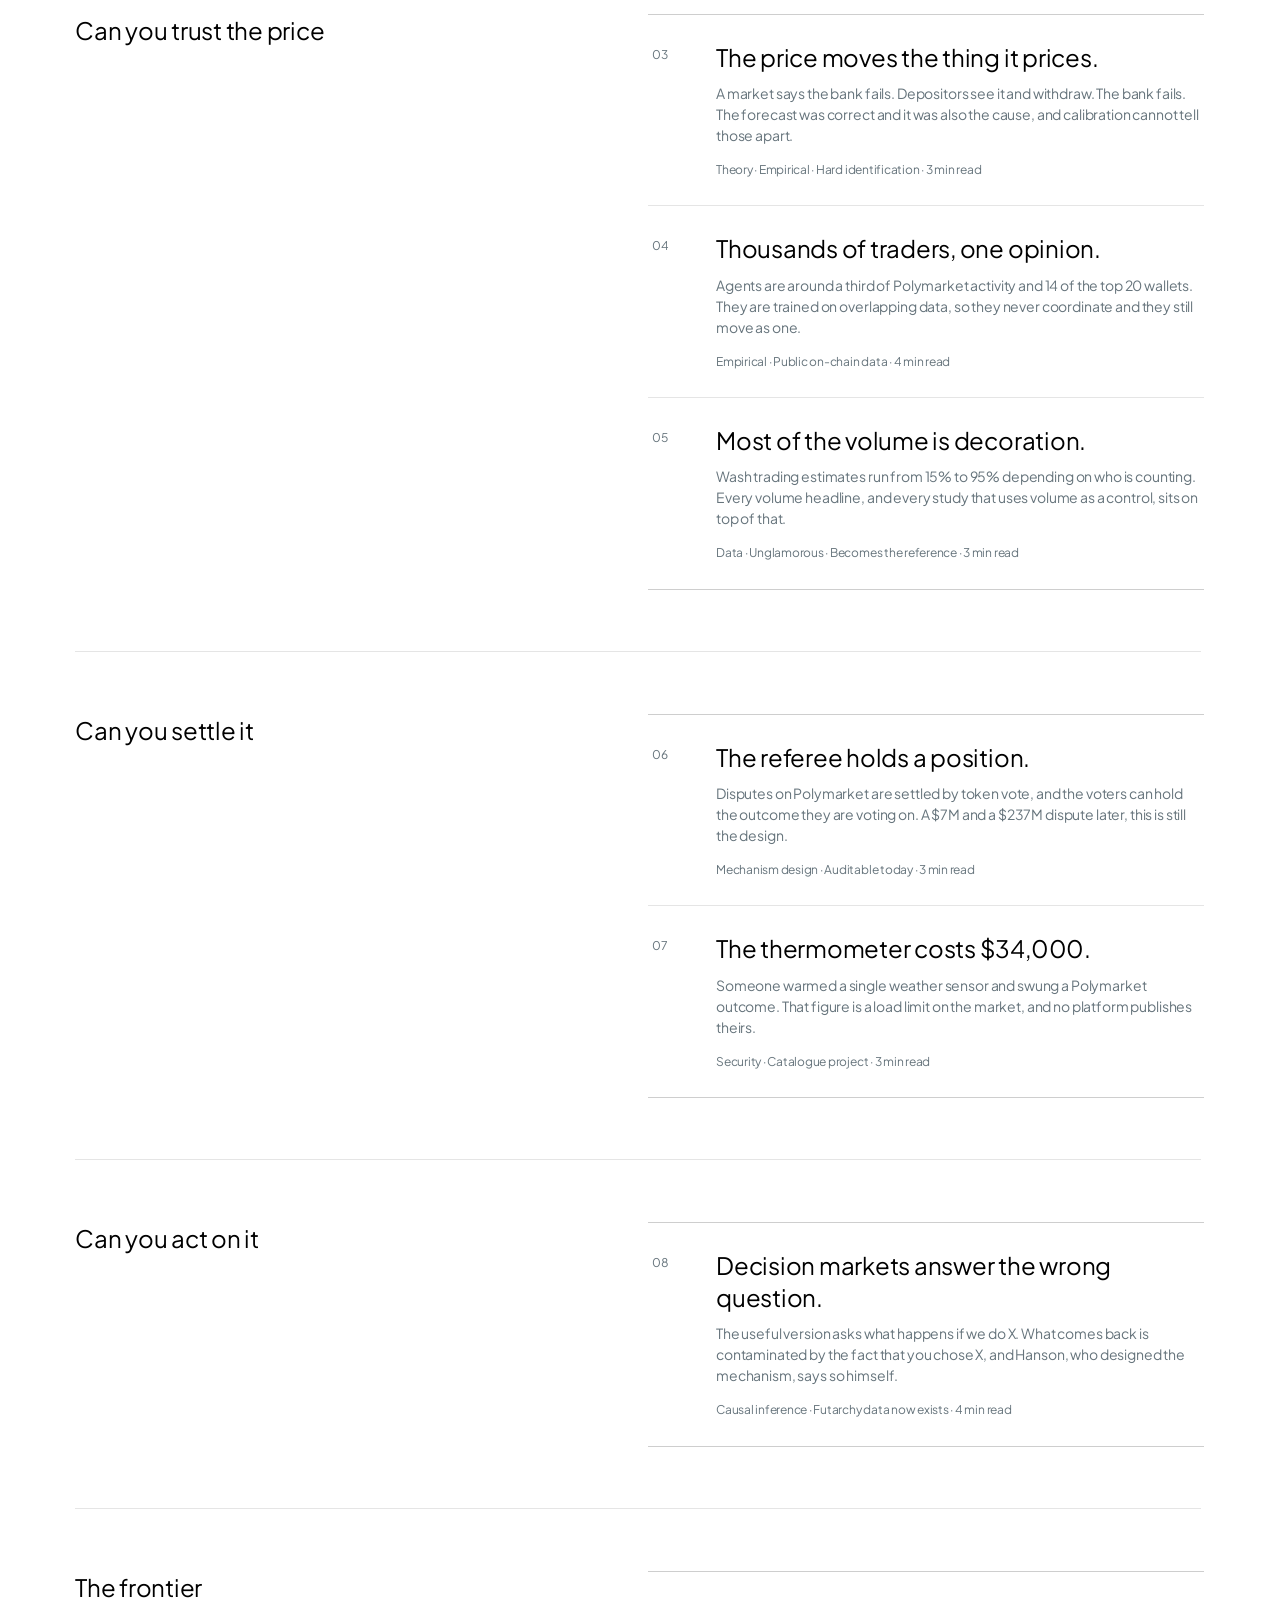
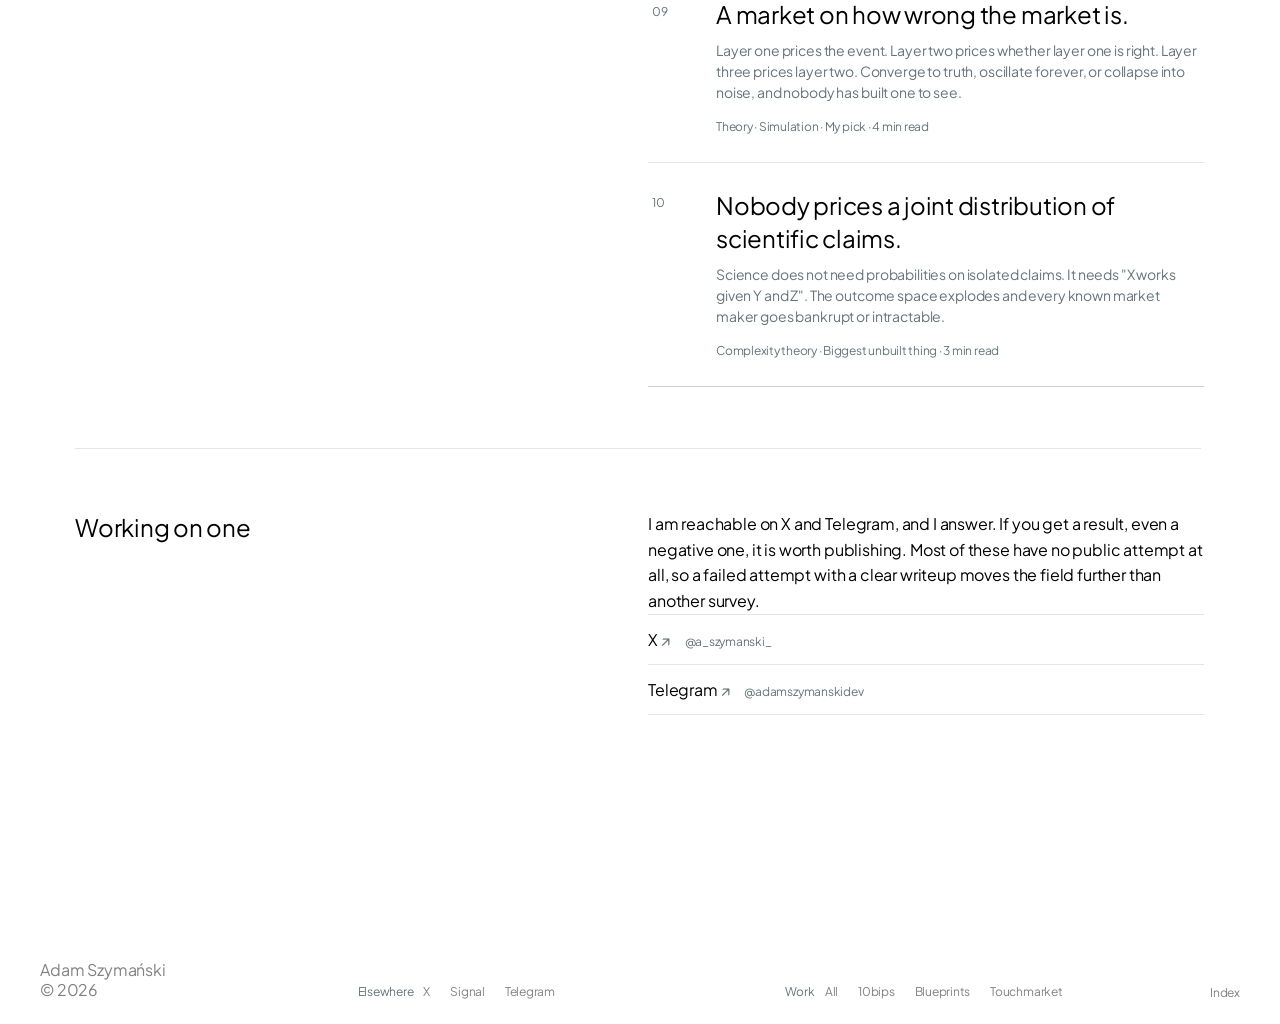
==== commit 0e8d0b08: "Take the dashes out of the logo label and the problems lede" ====
--- a/problems/index.html
+++ b/problems/index.html
@@ -38,7 +38,7 @@
   <body>
     <div class="page doc" data-theme="light">
       <header class="site-header">
-        <a class="logo" href="/" aria-label="Adam Szymański — home">
+        <a class="logo" href="/" aria-label="Adam Szymański, home">
           <img src="/assets/signature.webp" alt="Adam Szymański" />
         </a>
         <nav class="nav" aria-label="Site">
@@ -66,7 +66,7 @@
       <section class="block">
         <p class="lede">
           These are the problems I keep running into. None of them are mine, and
-          the list is open — I would rather someone else cracked one than nobody
+          the list is open. I would rather someone else cracked one than nobody
           did. As far as I can find, none of them are solved, and most can be
           started on a laptop this week with public data.
         </p>
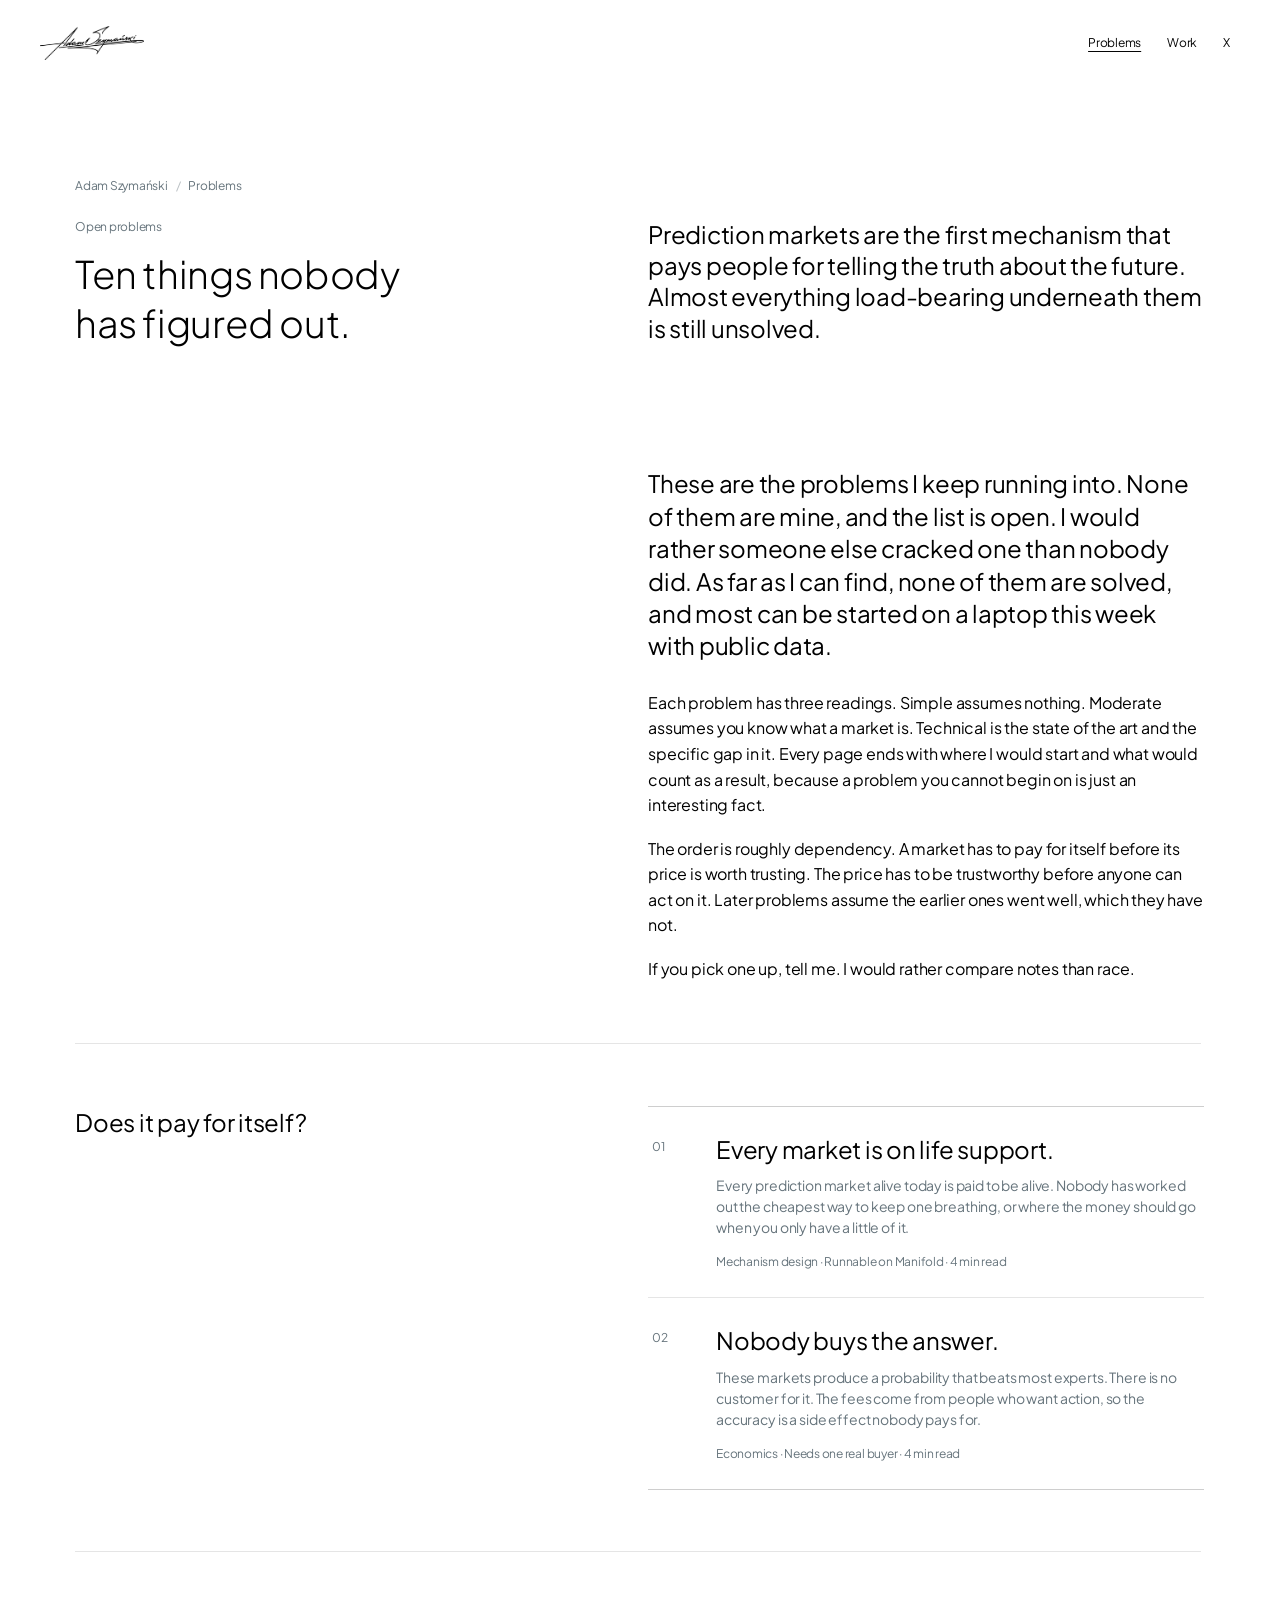
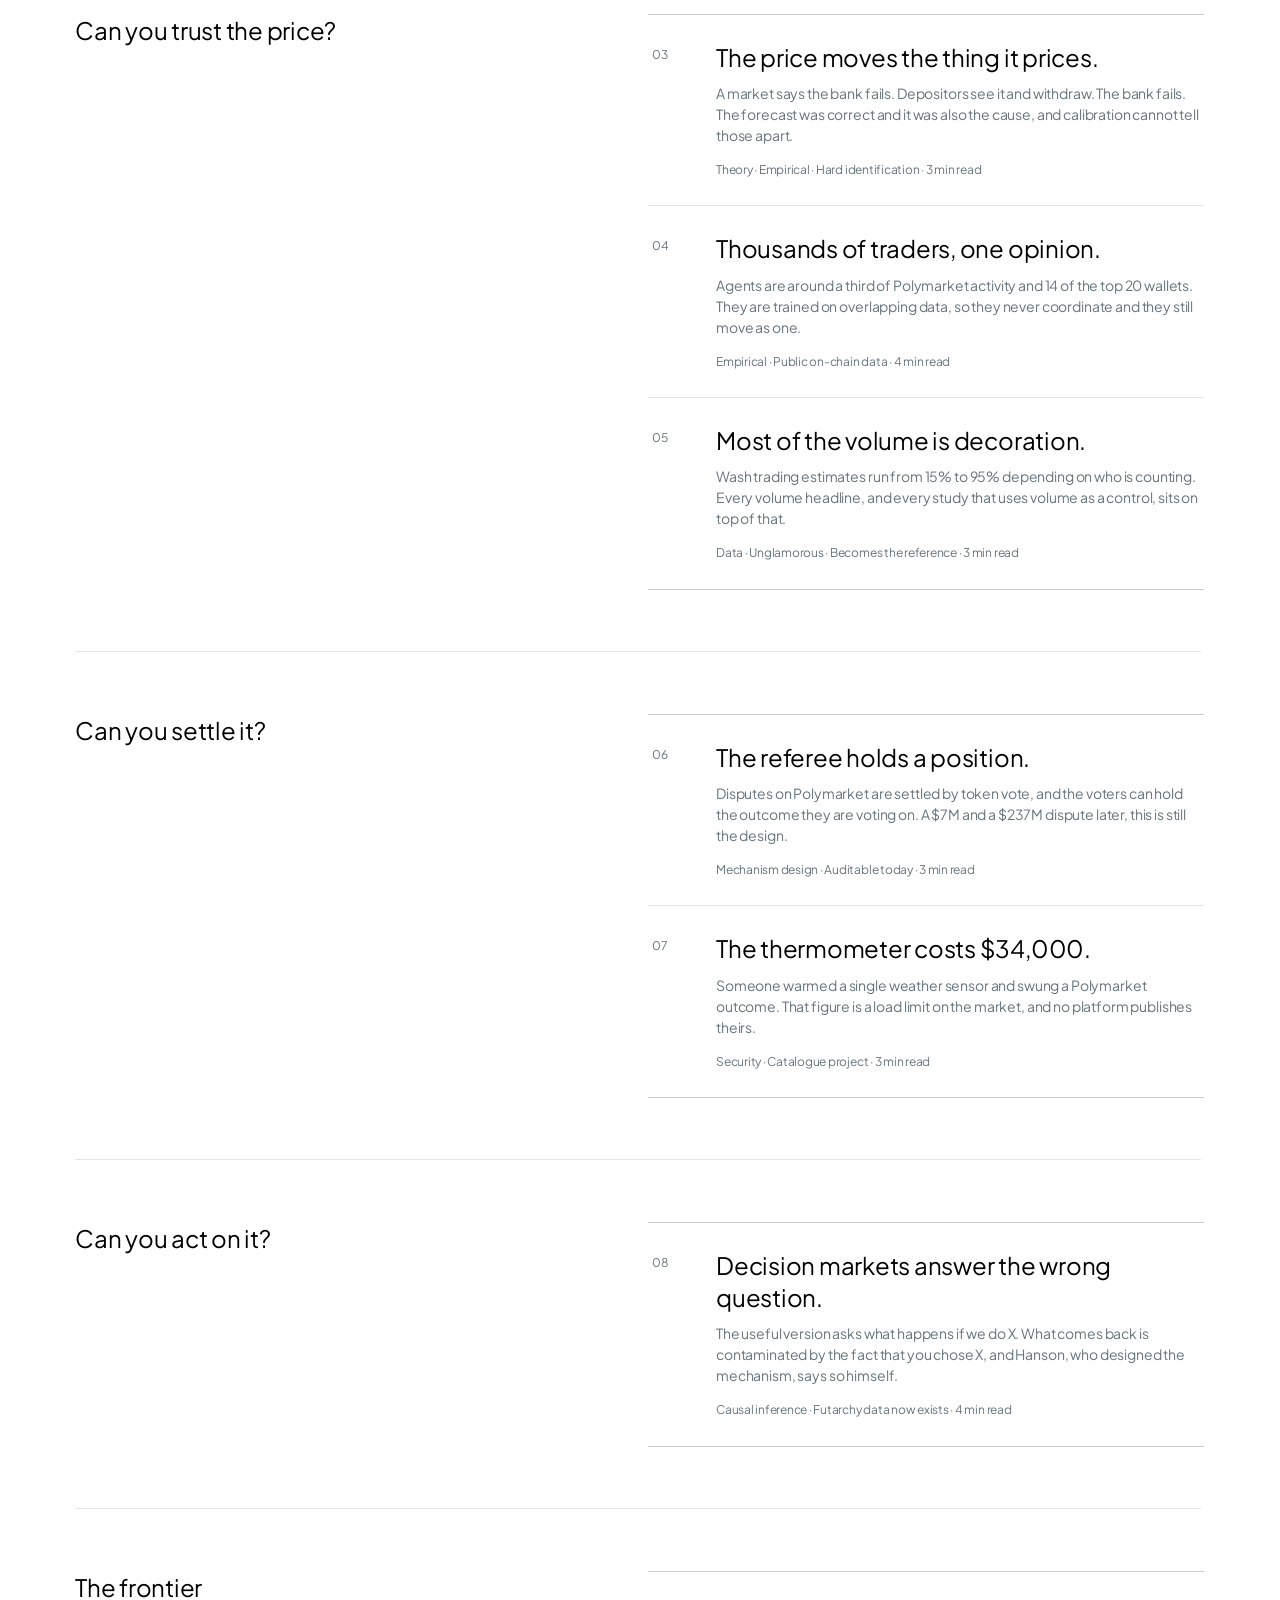
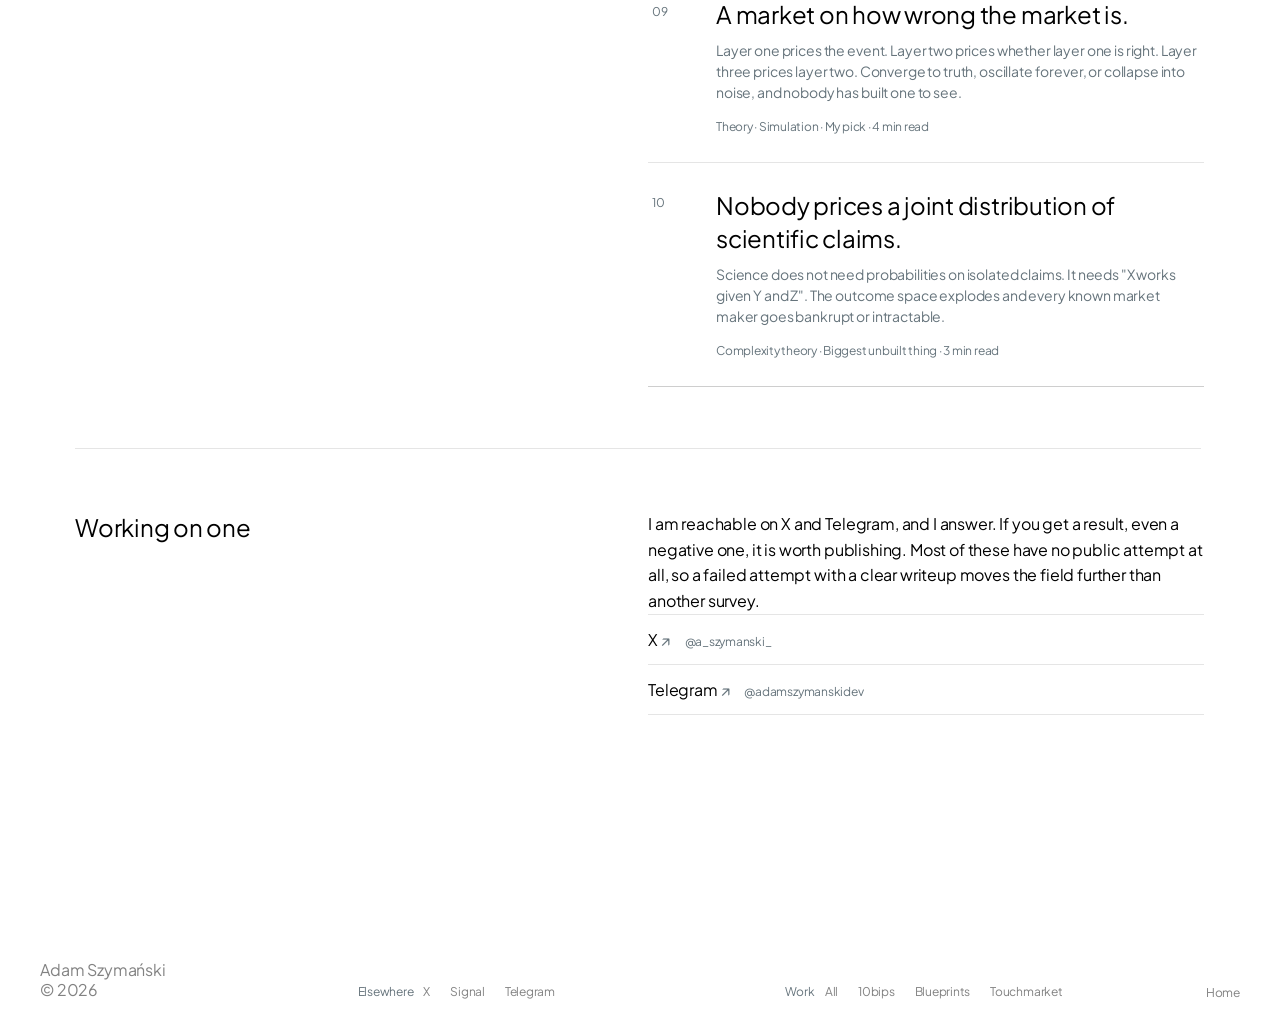
==== commit 64fafa53: "Fix landscape and short phones, tablets, contrast and tap targets; lighter phone clips From a QA pas" ====
--- a/problems/index.html
+++ b/problems/index.html
@@ -89,7 +89,7 @@
       </section>
 
       <section class="block">
-        <h2>Does it pay for itself</h2>
+        <h2>Does it pay for itself?</h2>
         <ul class="cards">
           <li>
             <a class="card" href="/problems/subsidies.html">
@@ -100,7 +100,7 @@
                 has worked out the cheapest way to keep one breathing, or where
                 the money should go when you only have a little of it.
               </p>
-              <p class="card-tags">Mechanism design · Runnable on Manifold · 4 min read</p>
+              <p class="card-tags">Mechanism design · Runnable on Manifold · 4&nbsp;min&nbsp;read</p>
             </a>
           </li>
           <li>
@@ -112,14 +112,14 @@
                 There is no customer for it. The fees come from people who want
                 action, so the accuracy is a side effect nobody pays for.
               </p>
-              <p class="card-tags">Economics · Needs one real buyer · 4 min read</p>
-            </a>
-          </li>
-        </ul>
-      </section>
-
-      <section class="block">
-        <h2>Can you trust the price</h2>
+              <p class="card-tags">Economics · Needs one real buyer · 4&nbsp;min&nbsp;read</p>
+            </a>
+          </li>
+        </ul>
+      </section>
+
+      <section class="block">
+        <h2>Can you trust the price?</h2>
         <ul class="cards">
           <li>
             <a class="card" href="/problems/reflexivity.html">
@@ -130,7 +130,7 @@
                 bank fails. The forecast was correct and it was also the cause,
                 and calibration cannot tell those apart.
               </p>
-              <p class="card-tags">Theory · Empirical · Hard identification · 3 min read</p>
+              <p class="card-tags">Theory · Empirical · Hard identification · 3&nbsp;min&nbsp;read</p>
             </a>
           </li>
           <li>
@@ -142,7 +142,7 @@
                 top 20 wallets. They are trained on overlapping data, so they
                 never coordinate and they still move as one.
               </p>
-              <p class="card-tags">Empirical · Public on-chain data · 4 min read</p>
+              <p class="card-tags">Empirical · Public on-chain data · 4&nbsp;min&nbsp;read</p>
             </a>
           </li>
           <li>
@@ -154,14 +154,14 @@
                 counting. Every volume headline, and every study that uses volume
                 as a control, sits on top of that.
               </p>
-              <p class="card-tags">Data · Unglamorous · Becomes the reference · 3 min read</p>
-            </a>
-          </li>
-        </ul>
-      </section>
-
-      <section class="block">
-        <h2>Can you settle it</h2>
+              <p class="card-tags">Data · Unglamorous · Becomes the reference · 3&nbsp;min&nbsp;read</p>
+            </a>
+          </li>
+        </ul>
+      </section>
+
+      <section class="block">
+        <h2>Can you settle it?</h2>
         <ul class="cards">
           <li>
             <a class="card" href="/problems/resolution-independence.html">
@@ -172,7 +172,7 @@
                 can hold the outcome they are voting on. A $7M and a $237M
                 dispute later, this is still the design.
               </p>
-              <p class="card-tags">Mechanism design · Auditable today · 3 min read</p>
+              <p class="card-tags">Mechanism design · Auditable today · 3&nbsp;min&nbsp;read</p>
             </a>
           </li>
           <li>
@@ -184,14 +184,14 @@
                 outcome. That figure is a load limit on the market, and no
                 platform publishes theirs.
               </p>
-              <p class="card-tags">Security · Catalogue project · 3 min read</p>
-            </a>
-          </li>
-        </ul>
-      </section>
-
-      <section class="block">
-        <h2>Can you act on it</h2>
+              <p class="card-tags">Security · Catalogue project · 3&nbsp;min&nbsp;read</p>
+            </a>
+          </li>
+        </ul>
+      </section>
+
+      <section class="block">
+        <h2>Can you act on it?</h2>
         <ul class="cards">
           <li>
             <a class="card" href="/problems/decision-selection-bias.html">
@@ -202,7 +202,7 @@
                 is contaminated by the fact that you chose X, and Hanson, who
                 designed the mechanism, says so himself.
               </p>
-              <p class="card-tags">Causal inference · Futarchy data now exists · 4 min read</p>
+              <p class="card-tags">Causal inference · Futarchy data now exists · 4&nbsp;min&nbsp;read</p>
             </a>
           </li>
         </ul>
@@ -220,7 +220,7 @@
                 right. Layer three prices layer two. Converge to truth, oscillate
                 forever, or collapse into noise, and nobody has built one to see.
               </p>
-              <p class="card-tags">Theory · Simulation · My pick · 4 min read</p>
+              <p class="card-tags">Theory · Simulation · My pick · 4&nbsp;min&nbsp;read</p>
             </a>
           </li>
           <li>
@@ -232,7 +232,7 @@
                 "X works given Y and Z". The outcome space explodes and every
                 known market maker goes bankrupt or intractable.
               </p>
-              <p class="card-tags">Complexity theory · Biggest unbuilt thing · 3 min read</p>
+              <p class="card-tags">Complexity theory · Biggest unbuilt thing · 3&nbsp;min&nbsp;read</p>
             </a>
           </li>
         </ul>
@@ -274,7 +274,7 @@
           <a href="https://blueprints.finance/" target="_blank" rel="noopener">Blueprints</a>
           <a href="https://touch.market/" target="_blank" rel="noopener">Touchmarket</a>
         </div>
-        <a class="footer-end" href="/">Index</a>
+        <a class="footer-end" href="/">Home</a>
       </footer>
     </div>
   </body>
--- a/style.css
+++ b/style.css
@@ -217,8 +217,10 @@
   --sig: none;
   --mark-bg: #c3d8e5;
   --rule: rgba(0, 0, 0, 0.12);
-  --dim: #66747c;
-  --chrome-label: #66747c;
+  /* #66747c, the grey the other themes use, is 3.97:1 on this blue;
+     this is the same grey taken down to 4.52:1. */
+  --dim: #5e6b72;
+  --chrome-label: #5e6b72;
   --glow: rgba(0, 0, 0, 0.022);
   --grain-blend: multiply;
   --grain-op: 0.02;
@@ -336,7 +338,10 @@
 .site-header .logo {
   display: flex;
   align-items: center;
-  height: 15px;
+  /* A 44px tall target around a 15px signature; the margins give the
+     extra height back, so the header row stays 28px. */
+  height: 44px;
+  margin: -8px 0;
 }
 
 .site-header .logo img {
@@ -353,7 +358,8 @@
 }
 
 .site-header .nav a {
-  padding: 10px;
+  padding: 18px 10px;
+  margin: -8px 0;
   line-height: 8px;
   transition: opacity 0.16s;
 }
@@ -399,6 +405,11 @@
 }
 
 .site-footer a {
+  /* The words are 12px; the target is 44px tall. The negative margins
+     take the padding back so the footer keeps its height. */
+  display: inline-block;
+  padding: 14px 6px;
+  margin: -14px -6px;
   color: var(--chrome-muted);
   transition: color 0.16s;
 }
@@ -444,7 +455,8 @@
   font: 400 16px / 13px var(--font-primary);
   letter-spacing: -0.01em;
   text-align: left;
-  opacity: 0.3;
+  /* 0.55 is the lowest that keeps clickable text at 4.5:1 on every theme. */
+  opacity: 0.55;
   transition: opacity 0.2s var(--easing);
 }
 
@@ -510,6 +522,12 @@
   letter-spacing: var(--copy-ls);
   font-feature-settings: "liga" 0;
   text-wrap: pretty;
+}
+
+/* A headline is balanced, so it never ends on one word ("sports.") or
+   strands one mid-way ("economies'"). The sub-line stays pretty. */
+.copy p:not(.sub) {
+  text-wrap: balance;
 }
 
 /* Line masks for the headline. app.js cuts the paragraph into one .line
@@ -629,8 +647,8 @@
 }
 
 /* Wordmarks on the work beat, sized to a common cap height rather than a
-   common box — Blueprints is a lockup, Touchmarket a bare wordmark. Same
-   rule as `.project-mark` on /work/. */
+   common box — 10bips and Blueprints are lockups, Touchmarket a bare
+   wordmark. Same rule as `.project-mark` on /work/. */
 .work-marks {
   display: flex;
   flex-wrap: wrap;
@@ -641,6 +659,8 @@
 
 .work-marks a {
   display: block;
+  padding: 10px 0;
+  margin: -10px 0;
   opacity: 0.66;
   transition: opacity 0.18s var(--easing);
 }
@@ -660,6 +680,10 @@
 
 .work-marks .mark-touchmarket {
   height: 22px;
+}
+
+.work-marks .mark-10bips {
+  height: 35px;
 }
 
 /* -------------------------------------------------------------------- *
@@ -741,7 +765,16 @@
   transition-delay: 0s;
 }
 
-/* Keyboard-reachable beat stepping, revealed on focus only. */
+/* The progress bar and the next beat. Phone only; the 760 block turns
+   them on. */
+.progress,
+.next-beat {
+  display: none;
+}
+
+/* Keyboard-reachable beat stepping, revealed on focus only. The box
+   itself takes no taps: unrevealed, it would sit invisibly over the
+   phone's next-beat tab and swallow them. */
 .step-controls {
   position: absolute;
   z-index: 10;
@@ -749,6 +782,7 @@
   left: var(--inset);
   display: flex;
   gap: 10px;
+  pointer-events: none;
 }
 
 .step-controls button {
@@ -773,7 +807,8 @@
  * 8. No-JS fallback — the stage collapses into an ordinary document.
  * -------------------------------------------------------------------- */
 html:not(.js) .sections,
-html:not(.js) .step-controls {
+html:not(.js) .step-controls,
+html:not(.js) .next-beat {
   display: none;
 }
 
@@ -831,6 +866,10 @@
 }
 
 .doc .crumb a {
+  /* 44px tall to a finger; the margins give the height back. */
+  display: inline-block;
+  padding: 14px 0;
+  margin: -14px 0;
   transition: color 0.16s;
 }
 
@@ -1048,6 +1087,10 @@
 }
 
 .doc ul.list li .a {
+  /* 44px tall inside the row's own 14px padding. */
+  display: inline-block;
+  padding: 11px 0;
+  margin: -11px 0;
   font-size: 16px;
   letter-spacing: -0.01em;
   transition: color 0.16s;
@@ -1056,6 +1099,12 @@
 .doc ul.list li .a::after {
   content: " ↗";
   color: var(--dim);
+}
+
+/* ↗ marks a link that leaves the site; a link to another page here gets
+   a plain arrow. */
+.doc ul.list li .a[href^="/"]::after {
+  content: " →";
 }
 
 .doc ul.list li .a:hover {
@@ -1295,11 +1344,11 @@
 }
 
 /* A company shows its wordmark where a project shows a text heading. The
-   four marks are built differently — Blueprints is a lockup, Touchmarket a
-   bare wordmark, TCM a boxed logotype, Varp a wordmark with a glyph for its
-   A — so they are sized to a common *cap height* (~17px, matching the 24px
-   h2 beside them), not to a common box. TCM's frame therefore sits taller
-   than the rest; that is the mark, not an error.
+   five marks are built differently — 10bips and Blueprints are lockups,
+   Touchmarket a bare wordmark, TCM a boxed logotype, Varp a wordmark with a
+   glyph for its A — so they are sized to a common *cap height* (~17px,
+   matching the 24px h2 beside them), not to a common box. TCM's frame
+   therefore sits taller than the rest; that is the mark, not an error.
 
    Every heading in this column gets the same box so a logo row and a text
    row put their `learn-more` on the same line. */
@@ -1328,6 +1377,10 @@
 
 .project-mark .mark-varp {
   height: 30px;
+}
+
+.project-mark .mark-10bips {
+  height: 40px;
 }
 
 .project-details p {
@@ -1457,7 +1510,12 @@
   }
 }
 
-@media (max-width: 760px) {
+/* The compact layouts: phones, portrait tablets, and any screen in
+   landscape that is 500px tall or less. They share the progress bar, the
+   Next cue and the compact footer; the landscape block near the end of
+   this file then moves the picture beside the copy instead of under it.
+   app.js reads the same three conditions (COMPACT_QUERY). */
+@media (max-width: 760px), (orientation: portrait) and (max-width: 1024px), (orientation: landscape) and (max-height: 500px) {
   :root {
     --inset: 20px;
     --copy-top: 35svh;
@@ -1480,7 +1538,14 @@
   }
 
   .site-header .nav a {
-    padding: 10px 8px;
+    padding: 18px 8px;
+  }
+
+  /* X is one letter; widen its target without moving the glyph. */
+  .site-header .nav a:last-child {
+    padding-right: 12px;
+    padding-left: 12px;
+    margin-right: -4px;
   }
 
   .stage {
@@ -1491,7 +1556,7 @@
     display: flex;
     flex-wrap: wrap;
     gap: 12px 20px;
-    top: 108px;
+    top: 122px;
     left: 20px;
     right: 20px;
   }
@@ -1505,9 +1570,120 @@
     display: none;
   }
 
+  /* Only the current beat is named up top, under the progress bar; the
+     next one is named over the bottom of the picture (.next-beat below). */
+  .sections button:not(.is-selected) {
+    display: none;
+  }
+
   .step-controls {
-    bottom: 10px;
+    display: none;
+  }
+
+  /* The contact buttons are the whole point of the closing beat; on a
+     touch screen each is 44px tall. */
+  .actions a {
+    padding: 17px 14px;
+  }
+
+  /* The progress bar: one segment per beat (app.js builds it from the
+     section list), past and current solid, the rest dim. Each segment's
+     tap area is 40px tall around its 2px line, so a thumb can jump
+     straight to any beat. The current beat's name sits under the bar. */
+  .progress {
+    position: absolute;
+    z-index: 4;
+    top: 82px;
     left: 20px;
+    right: 20px;
+    display: flex;
+    gap: 3px;
+  }
+
+  .progress button {
+    flex: 1 1 0;
+    min-width: 0;
+    padding: 19px 0;
+  }
+
+  .progress i {
+    display: block;
+    height: 2px;
+    background: currentColor;
+    /* 3:1 on every theme, the floor for a state indicator. */
+    opacity: 0.43;
+    transition: opacity 0.4s var(--easing);
+  }
+
+  .progress .is-past i,
+  .progress .is-current i {
+    opacity: 1;
+  }
+
+  .progress button:focus-visible {
+    outline-offset: -12px;
+  }
+
+  /* The next beat, named over the bottom of the band: "Next", its name
+     and an arrow, on a fade of page colour so it reads on any picture.
+     It hangs off the band's own bottom edge rather than the stage's, so
+     it stays on screen where a short phone pins the stage taller than
+     the screen. The 20px inset lines it up with the copy above. */
+  .next-beat {
+    position: absolute;
+    z-index: 3;
+    top: calc(var(--plate-top) + var(--plate-h));
+    left: 0;
+    display: flex;
+    align-items: baseline;
+    gap: 10px;
+    padding: 30px 20px 20px;
+    font: 400 14px / 1.3 var(--font-primary);
+    letter-spacing: -0.02em;
+    isolation: isolate;
+    transform: translateY(-100%);
+    transition: opacity 0.2s var(--easing),
+      visibility 0s linear 0s;
+  }
+
+  .next-beat::before {
+    content: "";
+    position: absolute;
+    z-index: -1;
+    left: 0;
+    bottom: 0;
+    width: 100vw;
+    height: 110px;
+    background-color: var(--bg);
+    -webkit-mask-image: linear-gradient(to top, rgba(0, 0, 0, 0.92), transparent);
+    mask-image: linear-gradient(to top, rgba(0, 0, 0, 0.92), transparent);
+    pointer-events: none;
+    transition: background-color var(--dur-theme) var(--easing);
+  }
+
+  .next-beat-pre {
+    opacity: 0.55;
+  }
+
+  .next-beat-label {
+    transition: opacity 0.2s var(--easing);
+  }
+
+  .next-beat.is-swapping .next-beat-label {
+    opacity: 0;
+  }
+
+  .next-beat:focus-visible {
+    outline-offset: -4px;
+  }
+
+  /* The closing beat has no next one, and its footer takes the corner. */
+  .page.is-ending .next-beat {
+    opacity: 0;
+    visibility: hidden;
+    pointer-events: none;
+    transition: opacity 0.2s var(--easing),
+      visibility 0s linear 0.2s;
   }
 
   /* On a phone the copy stands on the page and the plate is a
@@ -1530,6 +1706,19 @@
      to one short row. */
   .experience > .site-footer .footer-group {
     display: none;
+  }
+
+  /* The band runs to the bottom edge, so on the closing beat the footer
+     stands on the bottom of the picture. It takes the page colour, faded
+     in across its top padding so the picture dissolves under it rather
+     than being cut; the colour follows the theme cross-fade on exit. */
+  .experience > .site-footer {
+    background-color: var(--bg);
+    -webkit-mask-image: linear-gradient(to bottom, transparent 0, #000 18px);
+    mask-image: linear-gradient(to bottom, transparent 0, #000 18px);
+    transition: opacity var(--dur-theme) var(--easing),
+      visibility 0s linear var(--dur-theme),
+      background-color var(--dur-theme) var(--easing);
   }
 
   /* Compact the footer to a wrapped row: on a phone the stage has no
@@ -1658,6 +1847,7 @@
 
   .project-list {
     width: calc(100% - 40px);
+    max-width: none;
     margin: 96px 20px 0;
   }
 
@@ -1679,8 +1869,23 @@
   }
 }
 
-/* Short phones: the stage stops being proportional and gets pinned. */
-@media (max-width: 760px) and (max-height: 700px) {
+/* Very large screens: the copy, and the plate solved from it, grow with
+   the viewport instead of stopping at a laptop's size. */
+@media (min-width: 1800px) and (min-height: 900px) {
+  :root {
+    --copy-w: min(1000px, 46vw);
+    --copy-fs: clamp(58px, 3.4vw, 88px);
+    --sub-fs: clamp(19px, 1.05vw, 26px);
+    --sub-mt: 36px;
+  }
+
+  .sections button {
+    font-size: 18px;
+  }
+}
+
+/* Short phones bring the type down so the copy leaves the picture room. */
+@media (max-width: 760px) and (min-height: 501px) and (max-height: 700px) {
   :root {
     --copy-fs: clamp(26px, 7vw, 32px);
     --sub-fs: 15px;
@@ -1688,15 +1893,189 @@
   }
 }
 
-@media (max-width: 760px) and (max-height: 650px) {
+/* The shortest phones (iPhone SE and mini in Safari, 320x568) also pull
+   the chrome up. The stage stays exactly one screen tall: an earlier pin
+   to 760px left the closing footer below the screen and let a shared
+   section link scroll the whole layout. */
+@media (max-width: 760px) and (min-height: 501px) and (max-height: 620px) {
   :root {
-    --copy-top: 270px;
-  }
-
-  .stage {
-    min-height: 760px;
-  }
-}
+    --copy-fs: clamp(24px, 6.6vw, 28px);
+    --sub-fs: 14px;
+    --sub-mt: 12px;
+  }
+
+  .site-header {
+    top: 14px;
+  }
+
+  .progress {
+    top: 54px;
+  }
+
+  .sections {
+    top: 92px;
+  }
+
+  .work-marks {
+    gap: 10px 26px;
+    margin-top: 20px;
+  }
+
+  .work-marks .mark-10bips {
+    height: 28px;
+  }
+
+  .work-marks .mark-blueprints {
+    height: 21px;
+  }
+
+  .work-marks .mark-touchmarket {
+    height: 18px;
+  }
+}
+
+/* Tall phones have room to spare between the copy and the picture, so
+   the headline grows into it rather than leaving a gap. */
+@media (max-width: 760px) and (min-height: 820px) {
+  :root {
+    --copy-fs: clamp(32px, 8.4vw, 46px);
+    --sub-fs: 17px;
+  }
+}
+
+/* Portrait tablets take the stacked layout too (copy on the page, the
+   picture full-bleed below it), at desktop insets and a larger type. */
+@media (orientation: portrait) and (min-width: 600px) and (max-width: 1024px) {
+  :root {
+    --inset: 40px;
+    --copy-left: 40px;
+    --copy-w: calc(100% - 80px);
+    --copy-fs: clamp(40px, 6vw, 58px);
+    --sub-fs: 19px;
+    --sub-mt: 26px;
+  }
+
+  .site-header {
+    top: 29px;
+  }
+
+  .progress {
+    top: 96px;
+    left: 40px;
+    right: 40px;
+  }
+
+  .sections {
+    top: 144px;
+    left: 40px;
+    right: 40px;
+  }
+
+  .sections button {
+    font-size: 14px;
+  }
+
+  .next-beat {
+    padding: 34px 40px 28px;
+    font-size: 16px;
+  }
+
+  .site-footer {
+    padding: 22px 40px;
+  }
+}
+
+/* A phone on its side, or any screen 500px tall or less in landscape.
+   The stacked layout has no height to stack in, so the picture fills the
+   screen's height at its own aspect on the right, dimmed as on a desktop,
+   and the copy stands over its left side. The left edge of the picture
+   fades into the page so the copy does not sit across a hard seam.
+   app.js's solveLandscapePlate places it. */
+@media (orientation: landscape) and (max-height: 500px) {
+  :root {
+    --inset: 32px;
+    --copy-left: 32px;
+    --copy-w: min(540px, 66vw);
+    --copy-fs: clamp(20px, 6.8vh, 32px);
+    --copy-lh: 1.1;
+    --sub-fs: 14px;
+    --sub-mt: 10px;
+    --mark-band-h: 1.1em;
+  }
+
+  .site-header {
+    top: 12px;
+  }
+
+  .progress {
+    top: 44px;
+    left: 32px;
+    right: 32px;
+  }
+
+  .sections {
+    top: 80px;
+    left: 32px;
+    right: 32px;
+  }
+
+  .media-plate {
+    opacity: var(--plate-op, 0.3);
+  }
+
+  .media-window {
+    -webkit-mask-image: linear-gradient(to right, transparent 0, #000 120px);
+    mask-image: linear-gradient(to right, transparent 0, #000 120px);
+  }
+
+  .next-beat {
+    padding: 22px 32px 14px;
+    font-size: 13px;
+  }
+
+  .next-beat::before {
+    height: 64px;
+  }
+
+  .actions {
+    margin-top: 14px;
+  }
+
+  .work-marks {
+    gap: 8px 24px;
+    margin-top: 14px;
+  }
+
+  .work-marks .mark-10bips {
+    height: 24px;
+  }
+
+  .work-marks .mark-blueprints {
+    height: 18px;
+  }
+
+  .work-marks .mark-touchmarket {
+    height: 15px;
+  }
+
+  .site-footer {
+    padding: 14px 32px;
+  }
+}
+
+/* Touch screens that keep the desktop layout (a tablet in landscape):
+   the beat list's rows grow to a finger's height. */
+@media (pointer: coarse) and (min-width: 761px) and (min-height: 501px) and (orientation: landscape) {
+  .sections {
+    top: calc(var(--nav-top) - 14px);
+    gap: 0;
+  }
+
+  .sections button {
+    padding: 14px 0;
+  }
+}
+
 
 @media (prefers-reduced-motion: reduce) {
   .page,
